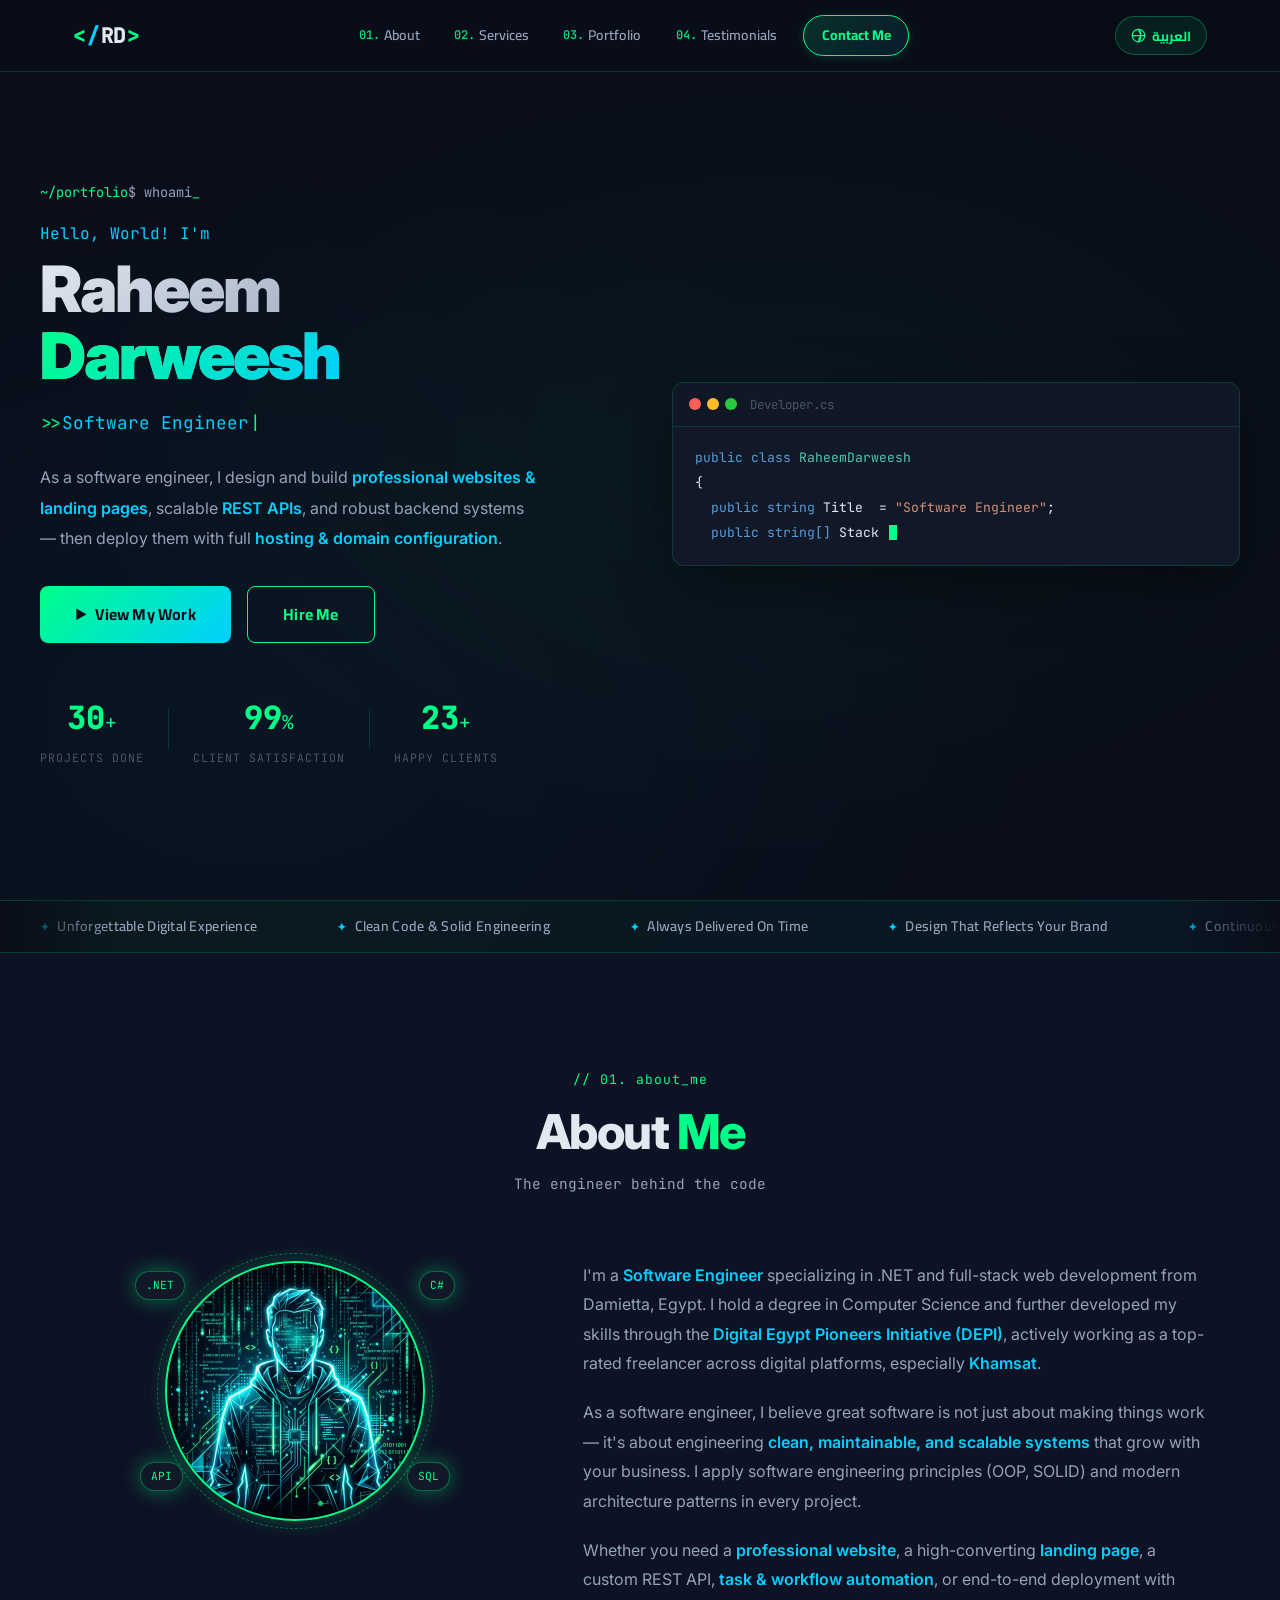
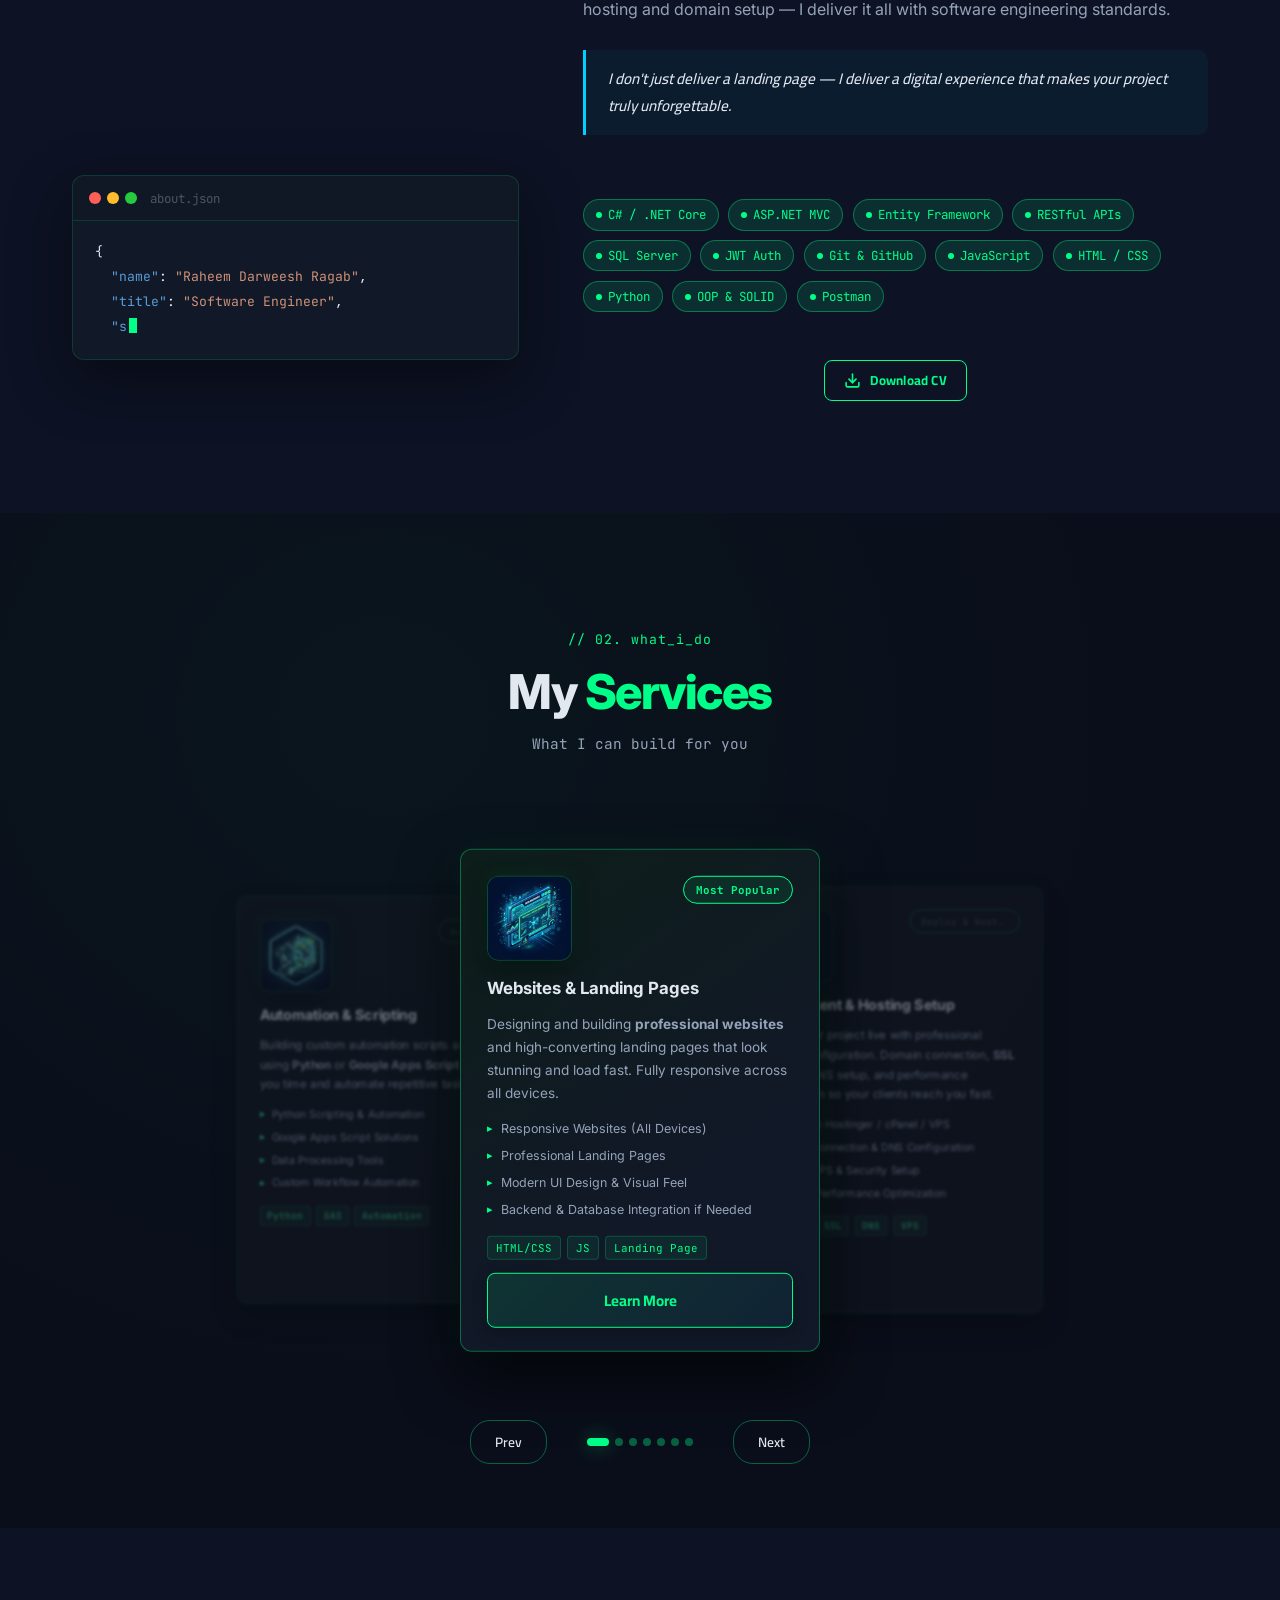
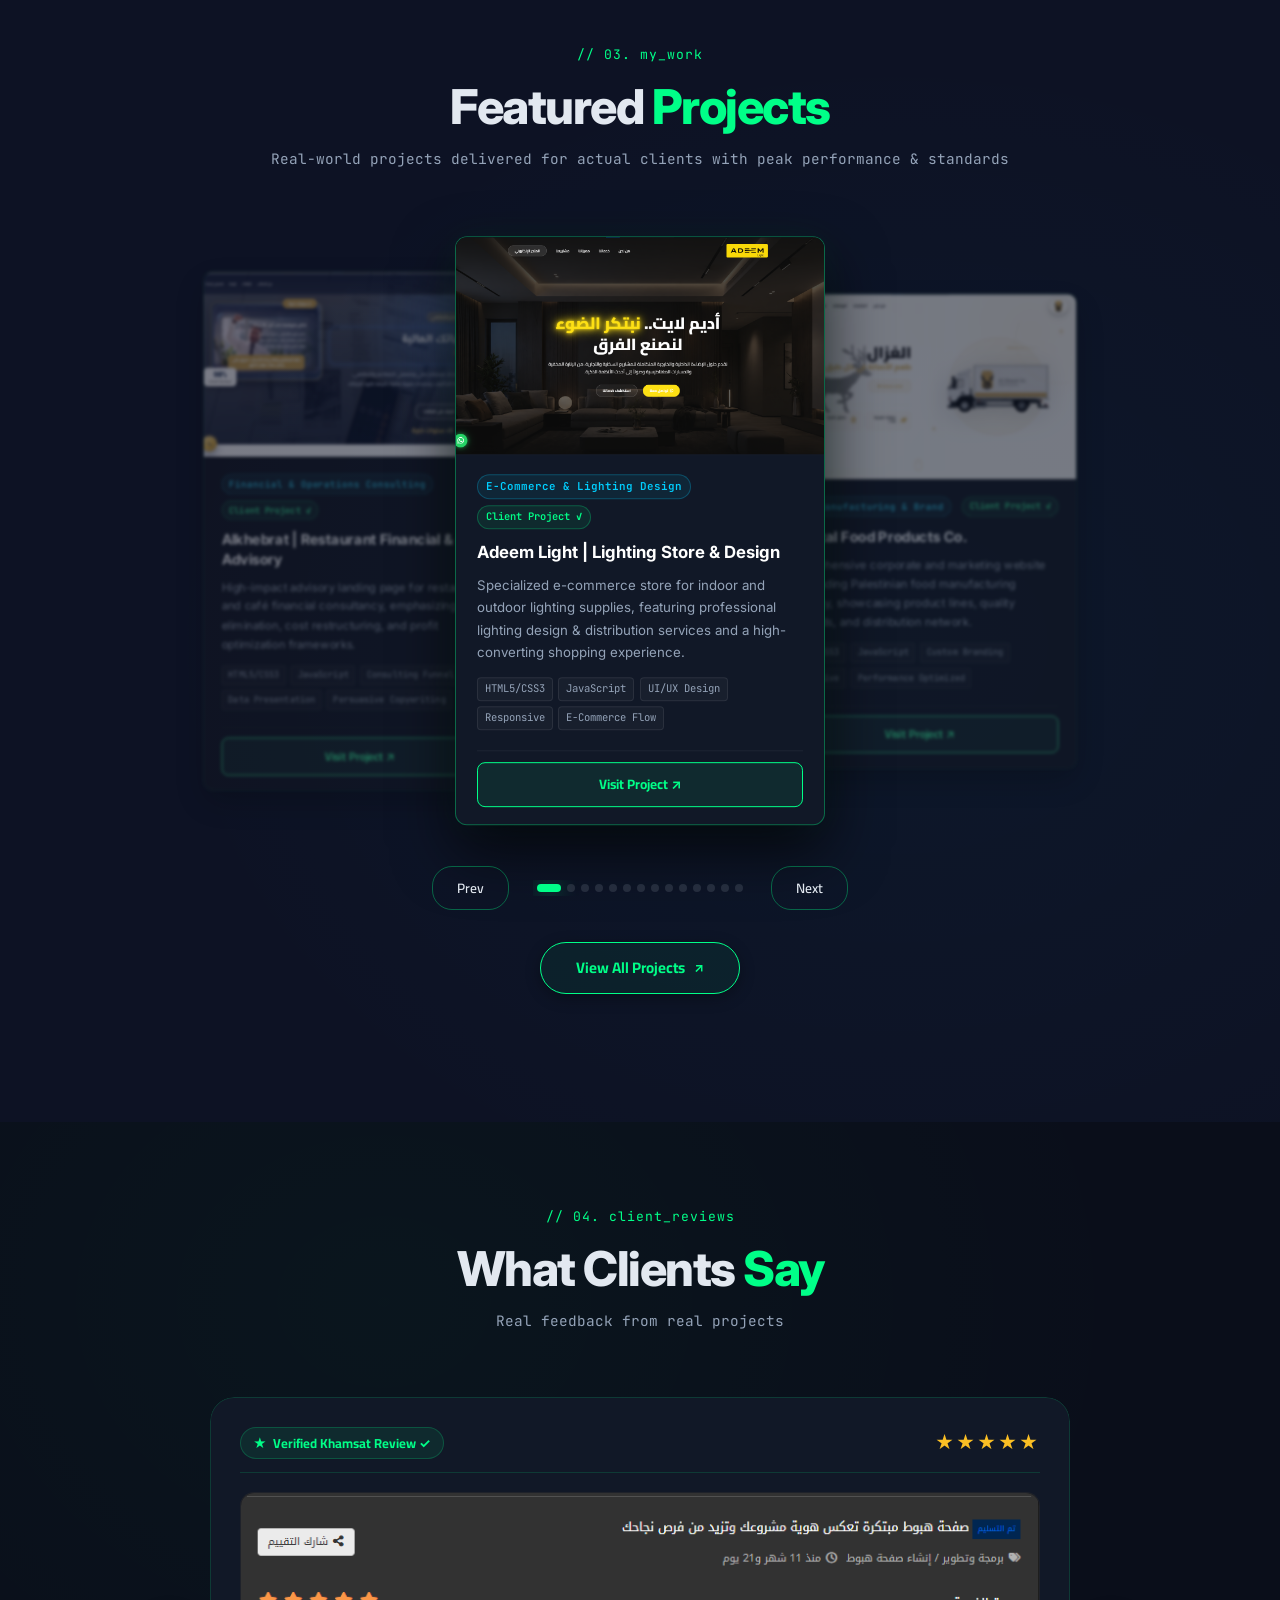
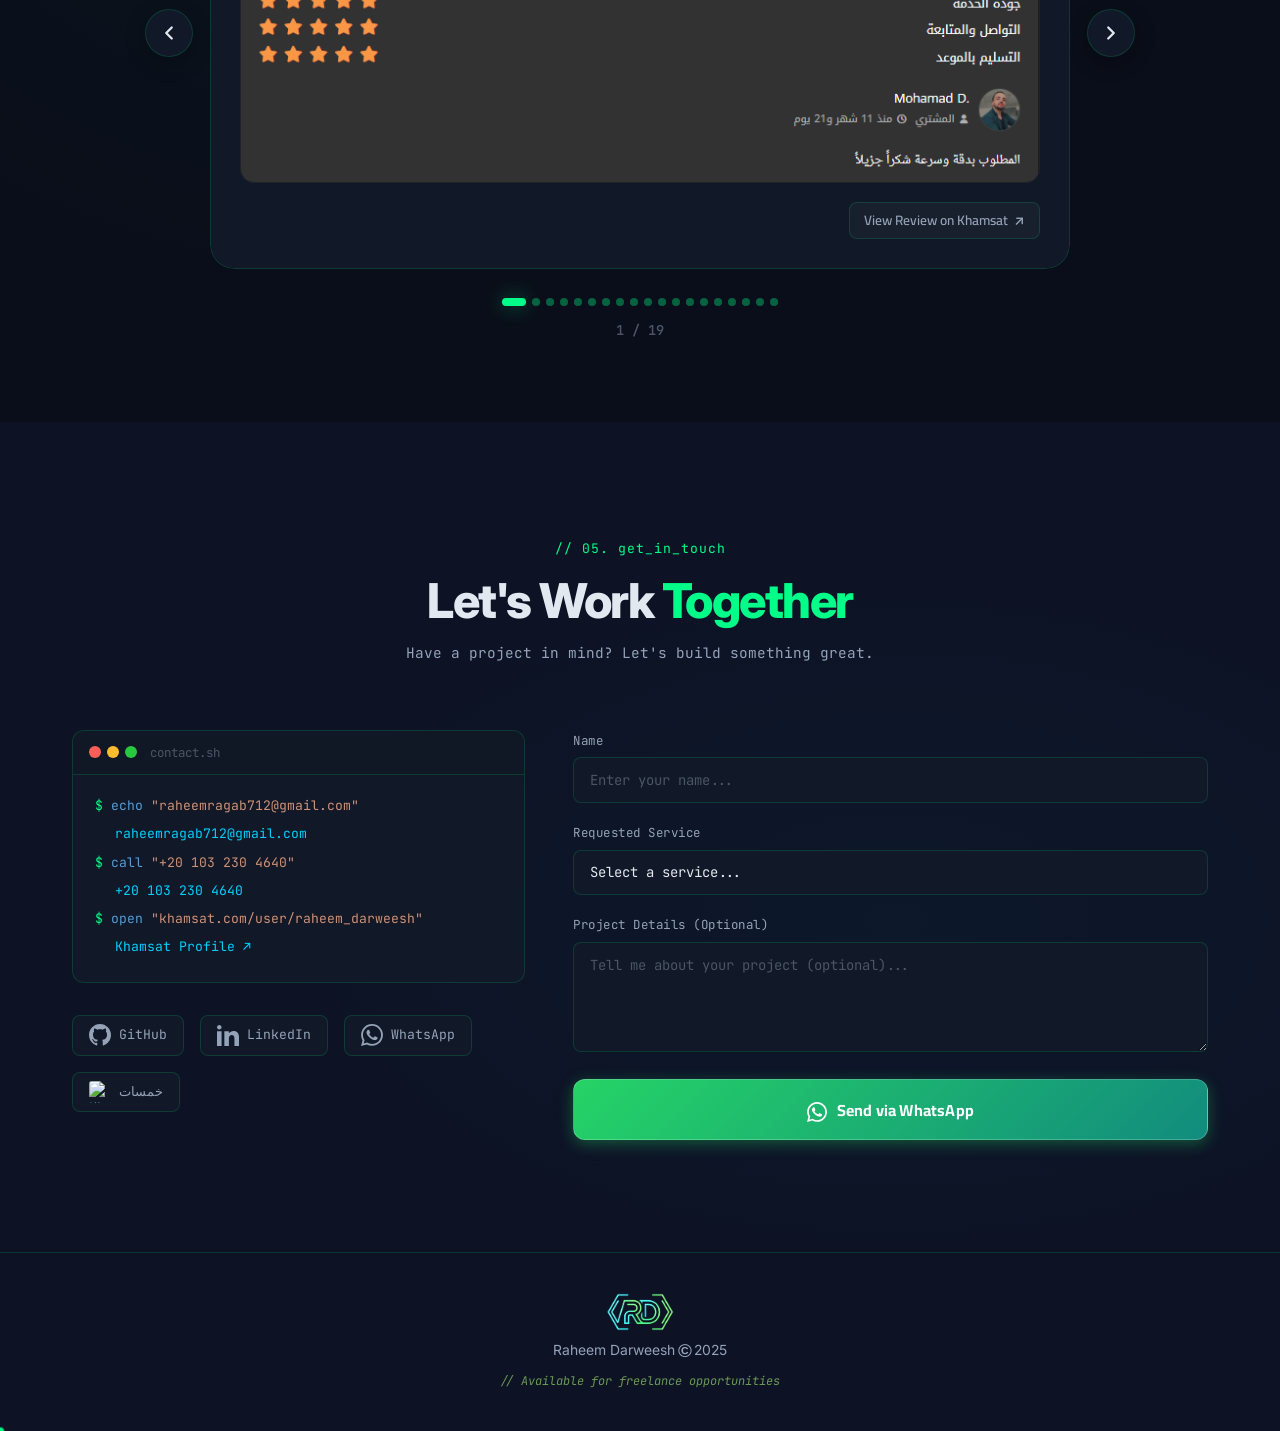
==== index.html @ 0e4fdbc1 "Initial commit" ====
<!DOCTYPE html>
<html lang="en" dir="ltr">

<head>
  <meta charset="UTF-8" />
  <meta name="viewport" content="width=device-width, initial-scale=1.0" />
  <title>Raheem Darweesh | Software Engineer</title>
  <link rel="icon" type="image/jpeg" href="favicon.png" />
  <meta name="description"
    content="Raheem Darweesh — Software Engineer & Full-Stack .NET Developer building modern web applications and RESTful APIs. Available for freelance projects." />
  <meta property="og:title" content="Raheem Darweesh | Software Engineer" />
  <meta property="og:description" content="Raheem Darweesh — Software Engineer & Full-Stack .NET Developer." />
  <link rel="preconnect" href="https://fonts.googleapis.com" />
  <link rel="preconnect" href="https://fonts.gstatic.com" crossorigin />
  <link
    href="https://fonts.googleapis.com/css2?family=Fira+Code:wght@300;400;500;600&family=Inter:wght@300;400;500;600;700;800;900&family=JetBrains+Mono:wght@300;400;700&family=Cairo:wght@300;400;500;600;700;800;900&display=swap"
    rel="stylesheet" />
  <link rel="stylesheet" href="style.css" />
</head>

<body>

  <div class="page-loader" id="page-loader" role="status" aria-live="polite">
    <div class="page-loader-orbit" aria-hidden="true"></div>
    <div class="page-loader-mark"><img src="favicon.png" alt="Raheem Darweesh logo" /></div>
    <span class="page-loader-status" data-i18n="loader_status">Initializing...</span>
  </div>

  <canvas id="matrix-canvas"></canvas>

  <!-- ============================  NAVBAR  ============================ -->
  <nav class="navbar" id="navbar">
    <div class="nav-container">
      <a href="#hero" class="nav-logo" dir="ltr">
        <span class="logo-bracket">&lt;</span>
        <span class="logo-slash"> /</span>
        <span class="logo-name">RD</span>
        <span class="logo-bracket">&gt;</span>
      </a>
      <ul class="nav-links" id="nav-links">
        <li><a href="#about" class="nav-link"><span class="nav-num">01.</span> <span
              data-i18n="nav_about">عني</span></a></li>
        <li><a href="#services" class="nav-link"><span class="nav-num">02.</span> <span
              data-i18n="nav_services">خدماتي</span></a></li>
        <li><a href="#portfolio" class="nav-link"><span class="nav-num">03.</span> <span
              data-i18n="nav_portfolio">أعمالي</span></a></li>
        <li><a href="#testimonials" class="nav-link"><span class="nav-num">04.</span> <span
              data-i18n="nav_testimonials">آراء العملاء</span></a></li>
        <li><a href="#contact" class="nav-link nav-link-cta" data-i18n="nav_contact">تواصل معي</a></li>
      </ul>

      <!-- Controls: Language + Hamburger -->
      <div class="nav-controls">
        <!-- Language Toggle -->
        <button class="lang-toggle" id="lang-toggle" aria-label="Toggle language" title="تغيير اللغة / Switch Language">
          <svg class="lang-icon" width="16" height="16" viewBox="0 0 24 24" fill="none" stroke="currentColor"
            stroke-width="2" stroke-linecap="round" stroke-linejoin="round">
            <circle cx="12" cy="12" r="10"></circle>
            <line x1="2" y1="12" x2="22" y2="12"></line>
            <path d="M12 2a15.3 15.3 0 0 1 4 10 15.3 15.3 0 0 1-4 10 15.3 15.3 0 0 1 4-10z"></path>
          </svg>
          <span id="lang-label">العربية</span>
        </button>
        <!-- Hamburger -->
        <button class="hamburger" id="hamburger" aria-label="Toggle menu">
          <span></span><span></span><span></span>
        </button>
      </div>
    </div>
  </nav>

  <!-- ============================  HERO  ============================ -->
  <section class="hero" id="hero">
    <div class="hero-container">
      <div class="hero-text">
        <div class="hero-terminal-line" dir="ltr">
          <span class="terminal-prompt">~/portfolio</span>
          <span class="terminal-cmd"> $ whoami</span>
          <span class="terminal-cursor">_</span>
        </div>
        <div class="hero-title-block">
          <p class="hero-greeting" data-i18n="hero_greeting">مرحباً، أنا</p>
          <h1 class="hero-name">رحيم<br /><span class="accent-text">درويش</span></h1>
        </div>
        <div class="hero-typed-wrapper" dir="ltr">
          <span class="typed-prefix" id="typed-prefix">&gt;&gt; </span>
          <span class="typed-text" id="typed-text"></span>
          <span class="typed-cursor">|</span>
        </div>
        <p class="hero-desc" data-i18n="hero_desc">
          أصمم وأبني <span class="highlight">أنظمة .NET الخلفية</span> وـ<span class="highlight">RESTful APIs</span>
          وتطبيقات ويب متكاملة تحوّل أفكارك إلى منتجات حقيقية تعمل بكفاءة.
        </p>
        <div class="hero-cta-group">
          <a href="#portfolio" class="btn btn-primary" id="hero-portfolio-btn">
            <span class="btn-icon">&#9654;</span> <span data-i18n="hero_btn_work">شوف أعمالي</span>
          </a>
          <a href="#contact" class="btn btn-outline" id="hero-contact-btn">
            <span data-i18n="hero_btn_hire">وظفني</span>
          </a>
        </div>
        <div class="hero-stats">
          <div class="stat-item">
            <span class="stat-num" data-target="30">0</span><span class="stat-plus">+</span>
            <span class="stat-label" data-i18n="stat_projects">مشروع منجز</span>
          </div>
          <div class="stat-divider"></div>
          <div class="stat-item">
            <span class="stat-num" data-target="99">0</span><span class="stat-plus">%</span>
            <span class="stat-label" data-i18n="stat_satisfaction">رضا العملاء</span>
          </div>
          <div class="stat-divider"></div>
          <div class="stat-item">
            <span class="stat-num" data-target="23">0</span><span class="stat-plus">+</span>
            <span class="stat-label" data-i18n="stat_clients">عميل سعيد</span>
          </div>
        </div>
      </div>
      <div class="hero-visual">

        <div class="hero-code-snippet" dir="ltr">
          <div class="snippet-header">
            <div class="snippet-dots">
              <span class="dot red"></span>
              <span class="dot yellow"></span>
              <span class="dot green"></span>
            </div>
            <span class="snippet-title">Developer.cs</span>
          </div>
          <pre class="snippet-body"><code id="hero-code-text"><span class="code-line"><span class="c-keyword">public class</span> <span class="c-class">RaheemDarweesh</span></span><span class="code-line">{</span><span class="code-line">  <span class="c-keyword">public string</span> Title  = <span class="c-string">"Software Engineer"</span>;</span><span class="code-line">  <span class="c-keyword">public string[]</span> Stack = {</span><span class="code-line">    <span class="c-string">"C#"</span>, <span class="c-string">".NET Core"</span>, <span class="c-string">"SQL Server"</span>,</span><span class="code-line">    <span class="c-string">"REST APIs"</span>, <span class="c-string">"HTML5/CSS3"</span>, <span class="c-string">"JavaScript"</span>,</span><span class="code-line">    <span class="c-string">"Full-Stack"</span></span><span class="code-line">  };</span><span class="code-line">  <span class="c-keyword">public bool</span> Available = <span class="c-bool">true</span>;</span><span class="code-line">  <span class="c-comment">// Ready to engineer your dream!</span></span><span class="code-line">}</span></code></pre>
        </div>
      </div>
    </div>

  </section>

  <!-- ============================  USP MARQUEE STRIP  ============================ -->
  <div class="usp-marquee-strip" aria-hidden="true">
    <div class="usp-marquee-track">
      <span class="usp-item"><span class="usp-dot">✦</span> <span data-i18n="usp1">تجربة رقمية لا تُنسى</span></span>
      <span class="usp-item"><span class="usp-dot">✦</span> <span data-i18n="usp2">كود نظيف وهندسة متقنة</span></span>
      <span class="usp-item"><span class="usp-dot">✦</span> <span data-i18n="usp3">تسليم في الموعد دائماً</span></span>
      <span class="usp-item"><span class="usp-dot">✦</span> <span data-i18n="usp4">تصميم يعكس هوية مشروعك</span></span>
      <span class="usp-item"><span class="usp-dot">✦</span> <span data-i18n="usp5">دعم وتواصل مستمر</span></span>
      <span class="usp-item"><span class="usp-dot">✦</span> <span data-i18n="usp6">Full Stack من الفكرة
          للإطلاق</span></span>
      <!-- Duplicate for seamless loop -->
      <span class="usp-item"><span class="usp-dot">✦</span> <span data-i18n="usp1">تجربة رقمية لا تُنسى</span></span>
      <span class="usp-item"><span class="usp-dot">✦</span> <span data-i18n="usp2">كود نظيف وهندسة متقنة</span></span>
      <span class="usp-item"><span class="usp-dot">✦</span> <span data-i18n="usp3">تسليم في الموعد دائماً</span></span>
      <span class="usp-item"><span class="usp-dot">✦</span> <span data-i18n="usp4">تصميم يعكس هوية مشروعك</span></span>
      <span class="usp-item"><span class="usp-dot">✦</span> <span data-i18n="usp5">دعم وتواصل مستمر</span></span>
      <span class="usp-item"><span class="usp-dot">✦</span> <span data-i18n="usp6">Full Stack من الفكرة
          للإطلاق</span></span>
    </div>
  </div>

  <!-- ============================  ABOUT  ============================ -->
  <section class="section about-section" id="about">
    <div class="container">
      <div class="section-header">
        <span class="section-tag">// 01. about_me</span>
        <h2 class="section-title"><span data-i18n="about_title">عني</span> <span class="accent-text"
            data-i18n="about_title2">أنا</span></h2>
        <p class="section-subtitle" data-i18n="about_subtitle">الشخص اللي وراء الكود</p>
      </div>
      <div class="about-grid">
        <div class="about-avatar-container">
          <div class="hero-avatar-wrapper">
            <div class="avatar-glow"></div>
            <div class="avatar-images-container">
              <img src="images/avatar.jpg" alt="رحيم درويش - مطور .NET" class="hero-avatar hacker-avatar" />
              <img src="images/profilePhoto2.png" alt="رحيم درويش" class="hero-avatar real-avatar real-avatar-one" />
              <img src="images/profilePhoto.jpg" alt="رحيم درويش" class="hero-avatar real-avatar real-avatar-two" />
            </div>
            <div class="avatar-border-ring"></div>
            <div class="avatar-code-badge top-left">.NET</div>
            <div class="avatar-code-badge top-right">C#</div>
            <div class="avatar-code-badge bottom-left">API</div>
            <div class="avatar-code-badge bottom-right">SQL</div>
          </div>
        </div>
        <div class="terminal-card about-terminal-card" dir="ltr">
          <div class="terminal-card-header">
            <div class="snippet-dots"><span class="dot red"></span><span class="dot yellow"></span><span
                class="dot green"></span></div>
            <span>about.json</span>
          </div>
          <div class="terminal-card-body">
            <pre><code id="about-code-text"><span class="code-line">{</span><span class="code-line">  <span class="c-key">"name"</span>: <span class="c-string">"Raheem Darweesh Ragab"</span>,</span><span class="code-line">  <span class="c-key">"title"</span>: <span class="c-string">"Software Engineer"</span>,</span><span class="code-line">  <span class="c-key">"specialty"</span>: <span class="c-string">".NET &amp; Full-Stack Web Dev"</span>,</span><span class="code-line">  <span class="c-key">"location"</span>: <span class="c-string">"Damietta, Egypt"</span>,</span><span class="code-line">  <span class="c-key">"education"</span>: <span class="c-string">"CS Graduate"</span>,</span><span class="code-line">  <span class="c-key">"training"</span>: <span class="c-string">"DEPI Initiative"</span>,</span><span class="code-line">  <span class="c-key">"freelance"</span>: <span class="c-string">"khamsat.com"</span>,</span><span class="code-line">  <span class="c-key">"passion"</span>: <span class="c-string">"Software Engineering &amp; Architecture"</span>,</span><span class="code-line">  <span class="c-key">"available"</span>: <span class="c-bool">true</span></span><span class="code-line">}</span></code></pre>
          </div>
        </div>
        <div class="about-bio-text">
          <p class="about-bio" data-i18n="about_p1">
            أنا مطور <span class="highlight">.NET Back-End</span> وفول ستاك من دمياط، مصر. تخرجت في علوم الكمبيوتر
            وطوّرت مهاراتي من خلال <span class="highlight">مبادرة بناة مصر الرقمية (DEPI)</span>.
          </p>
          <p class="about-bio" data-i18n="about_p2">
            أؤمن إن البرمجة الممتازة مش بس إنك تخلي الكود يشتغل — ده إنك تكتب <span class="highlight">كود نظيف وقابل
              للصيانة والتطوير</span> يكبر مع أعمالك. بطبّق مبادئ OOP وأنماط المعمارية الحديثة في كل مشروع.
          </p>
          <p class="about-bio" data-i18n="about_p3">
            سواء كنت محتاج <span class="highlight">موقع ويب</span> أو <span class="highlight">صفحة هبوط</span> أو API أو
            تطبيق Backend مخصص أو <span class="highlight">أتمتة المهام والعمليات</span>، وكمان بقدر أنشره على الإنترنت
            وأضبط إعدادات <span class="highlight">الاستضافة والدومين</span> — أنا هنا أحوّل رؤيتك لواقع بأعلى معايير
            هندسة البرمجيات.
          </p>

          <blockquote class="about-quote" data-i18n="about_quote">
            أنا لا أقدم فقط صفحة مقصودة، بل أقدم أيضًا تجربة رقمية تجعل المشروع الخاص بك لا يُنسى.
          </blockquote>
        </div>
        <div class="about-skills-wrapper">
          <div class="about-skills-grid">
            <div class="skill-pill"><span class="skill-dot"></span>C# / .NET Core</div>
            <div class="skill-pill"><span class="skill-dot"></span>ASP.NET MVC</div>
            <div class="skill-pill"><span class="skill-dot"></span>Entity Framework</div>
            <div class="skill-pill"><span class="skill-dot"></span>RESTful APIs</div>
            <div class="skill-pill"><span class="skill-dot"></span>SQL Server</div>
            <div class="skill-pill"><span class="skill-dot"></span>JWT Auth</div>
            <div class="skill-pill"><span class="skill-dot"></span>Git &amp; GitHub</div>
            <div class="skill-pill"><span class="skill-dot"></span>JavaScript</div>
            <div class="skill-pill"><span class="skill-dot"></span>HTML / CSS</div>
            <div class="skill-pill"><span class="skill-dot"></span>Python</div>
            <div class="skill-pill"><span class="skill-dot"></span>OOP &amp; SOLID</div>
            <div class="skill-pill"><span class="skill-dot"></span>Postman</div>
          </div>
          <a href="Raheem Darweesh .Net Developer.pdf" download class="btn btn-outline btn-sm" id="download-cv-btn">
            <svg class="btn-icon download-icon" width="16" height="16" viewBox="0 0 24 24" fill="none"
              stroke="currentColor" stroke-width="2.2" stroke-linecap="round" stroke-linejoin="round">
              <path d="M21 15v4a2 2 0 0 1-2 2H5a2 2 0 0 1-2-2v-4"></path>
              <polyline points="7 10 12 15 17 10"></polyline>
              <line x1="12" y1="15" x2="12" y2="3"></line>
            </svg>
            <span data-i18n="about_cv">تحميل السيرة الذاتية</span>
          </a>
        </div>
      </div>
    </div>
  </section>


  <!-- ============================  SERVICES  ============================ -->
  <section class="section services-section" id="services">
    <div class="container">
      <div class="section-header reveal">
        <span class="section-tag">// 02. what_i_do</span>
        <h2 class="section-title"><span data-i18n="services_title">خدماتي</span> <span class="accent-text"
            data-i18n="services_title2">المتاحة</span></h2>
        <p class="section-subtitle" data-i18n="services_subtitle">إيه اللي أقدر أبنيه لك</p>
      </div>

      <!-- Carousel Stage -->
      <div class="services-stage reveal">
        <div class="services-carousel" id="servicesCarousel">

          <!-- Slide 1 — Featured -->
          <article class="service-slide service-slide--featured" id="service-fullstack">
            <div class="service-slide-inner">
              <div class="service-slide-top">
                <div class="service-slide-icon"><img src="assets/images/service_web.jpg" alt="Websites" /></div>
                <span class="service-slide-badge service-slide-badge--hot" data-i18n="most_popular">الأكثر طلباً</span>
              </div>
              <h3 class="service-slide-title" data-i18n="s3_title">مواقع ويب وصفحات هبوط</h3>
              <p class="service-slide-desc" data-i18n="s3_desc">تصميم وبناء <strong>مواقع ويب احترافية</strong> وصفحات
                هبوط جذابة وسريعة تحوّل الزوار لعملاء. متجاوبة مع كل الشاشات.</p>
              <ul class="service-slide-features">
                <li data-i18n="s3_f1">مواقع ويب متجاوبة (Responsive)</li>
                <li data-i18n="s3_f2">صفحات هبوط محترفة وجذابة</li>
                <li data-i18n="s3_f3">تصميم UI عصري بإحساس بصري عالي</li>
                <li data-i18n="s3_f4">دمج Backend وقاعدة بيانات لو احتيجت</li>
              </ul>
              <div class="service-slide-tags"><span>HTML/CSS</span><span>JS</span><span>Landing Page</span></div>
              <button class="service-slide-btn" data-i18n="learn_more">اعرف المزيد</button>
            </div>
          </article>

          <!-- Slide 2 -->
          <article class="service-slide" id="service-analysis">
            <div class="service-slide-inner">
              <div class="service-slide-top">
                <div class="service-slide-icon"><img src="assets/images/service_deploy.jpg" alt="Deploy" /></div>
                <span class="service-slide-badge" data-i18n="s6_badge">استضافة ونشر</span>
              </div>
              <h3 class="service-slide-title" data-i18n="s6_title">النشر وإعدادات الاستضافة</h3>
              <p class="service-slide-desc" data-i18n="s6_desc">نشر مشروعك على الإنترنت وإعداد بيئة الاستضافة بشكل
                احترافي. ربط الدومين، ضبط <strong>SSL</strong> والأمان، وتحسين الأداء.</p>
              <ul class="service-slide-features">
                <li data-i18n="s6_f1">Deploy على Hostinger / cPanel / VPS</li>
                <li data-i18n="s6_f2">ربط الدومين وإعدادات DNS</li>
                <li data-i18n="s6_f3">ضبط SSL وHTTPS والأمان</li>
                <li data-i18n="s6_f4">تحسين سرعة الموقع (Performance)</li>
              </ul>
              <div class="service-slide-tags"><span>cPanel</span><span>SSL</span><span>DNS</span><span>VPS</span></div>
              <button class="service-slide-btn" data-i18n="learn_more">اعرف المزيد</button>
            </div>
          </article>

          <!-- Slide 3 -->
          <article class="service-slide" id="service-salla">
            <div class="service-slide-inner">
              <div class="service-slide-top">
                <div class="service-slide-icon"><img src="assets/images/service_ecommerce.jpg" alt="E-Commerce" /></div>
                <span class="service-slide-badge" data-i18n="s7_badge">متاجر إلكترونية</span>
              </div>
              <h3 class="service-slide-title" data-i18n="s7_title">تخصيص المتاجر الإلكترونية</h3>
              <p class="service-slide-desc" data-i18n="s7_desc">تطوير وتحسين مظهر متجرك على منصات <strong>سلة، زد،
                  Shopify، WooCommerce، و ExpandCart</strong>. تصميم واجهات احترافية وتعديلات برمجية مخصصة لزيادة
                المبيعات وتحسين تجربة العميل.</p>
              <ul class="service-slide-features">
                <li data-i18n="s7_f1">تعديلات برمجية مخصصة (HTML, CSS)</li>
                <li data-i18n="s7_f2">تصميم واجهات جذابة وعصرية</li>
                <li data-i18n="s7_f3">تحسين سرعة المتجر وتجربة الشراء</li>
                <li data-i18n="s7_f4">ربط ودمج الإضافات الخارجية</li>
              </ul>
              <div class="service-slide-tags">
                <span>Salla</span><span>Shopify</span><span>Zid</span><span>WooCommerce</span>
              </div>
              <button class="service-slide-btn" data-i18n="learn_more">اعرف المزيد</button>
            </div>
          </article>

          <!-- Slide 4 -->
          <article class="service-slide" id="service-backend">
            <div class="service-slide-inner">
              <div class="service-slide-top">
                <div class="service-slide-icon"><img src="assets/images/service_backend.jpg" alt="Back-End" /></div>
                <span class="service-slide-badge" data-i18n="s1_badge">Back-End</span>
              </div>
              <h3 class="service-slide-title" data-i18n="s1_title">تطوير الـ Back-End</h3>
              <p class="service-slide-desc" data-i18n="s1_desc">بناء تطبيقات Server-Side قوية ومنطق أعمال احترافي
                باستخدام <strong>ASP.NET Core</strong>. من معمارية قواعد البيانات لـ APIs نظيفة.</p>
              <ul class="service-slide-features">
                <li data-i18n="s1_f1">تطبيقات ASP.NET Core</li>
                <li data-i18n="s1_f2">معمارية MVC</li>
                <li data-i18n="s1_f3">طبقات منطق الأعمال والبيانات</li>
                <li data-i18n="s1_f4">تصميم وتحسين قواعد البيانات</li>
              </ul>
              <div class="service-slide-tags"><span>C#</span><span>.NET</span><span>SQL</span></div>
              <button class="service-slide-btn" data-i18n="learn_more">اعرف المزيد</button>
            </div>
          </article>

          <!-- Slide 4 -->
          <article class="service-slide" id="service-api">
            <div class="service-slide-inner">
              <div class="service-slide-top">
                <div class="service-slide-icon"><img src="assets/images/service_api.jpg" alt="APIs" /></div>
                <span class="service-slide-badge" data-i18n="s2_badge">APIs</span>
              </div>
              <h3 class="service-slide-title" data-i18n="s2_title">تطوير RESTful APIs</h3>
              <p class="service-slide-desc" data-i18n="s2_desc">تصميم وبناء <strong>REST APIs</strong> آمنة وقابلة
                للتطوير وموثّقة بشكل محترف لتشغيل تطبيقات الويب والموبايل. مع JWT Authentication.</p>
              <ul class="service-slide-features">
                <li data-i18n="s2_f1">تصميم وتنفيذ REST API</li>
                <li data-i18n="s2_f2">أنظمة JWT والمصادقة</li>
                <li data-i18n="s2_f3">اختبار API بـ Postman</li>
                <li data-i18n="s2_f4">تكامل مع APIs خارجية</li>
              </ul>
              <div class="service-slide-tags"><span>REST</span><span>JWT</span><span>Postman</span></div>
              <button class="service-slide-btn" data-i18n="learn_more">اعرف المزيد</button>
            </div>
          </article>

          <!-- Slide 5 -->
          <article class="service-slide" id="service-db">
            <div class="service-slide-inner">
              <div class="service-slide-top">
                <div class="service-slide-icon"><img src="assets/images/service_db.jpg" alt="Database" /></div>
                <span class="service-slide-badge" data-i18n="s4_badge">قواعد بيانات</span>
              </div>
              <h3 class="service-slide-title" data-i18n="s4_title">تصميم وإدارة قواعد البيانات</h3>
              <p class="service-slide-desc" data-i18n="s4_desc">تصميم schemas قواعد بيانات فعّالة وكتابة queries محسّنة
                بـ <strong>SQL Server</strong> وـEntity Framework. تخزين سريع وموثوق.</p>
              <ul class="service-slide-features">
                <li data-i18n="s4_f1">ERD وتصميم قاعدة البيانات</li>
                <li data-i18n="s4_f2">إدارة SQL Server</li>
                <li data-i18n="s4_f3">Entity Framework Core (LINQ)</li>
                <li data-i18n="s4_f4">تحسين الاستعلامات</li>
              </ul>
              <div class="service-slide-tags"><span>SQL</span><span>LINQ</span><span>EF Core</span></div>
              <button class="service-slide-btn" data-i18n="learn_more">اعرف المزيد</button>
            </div>
          </article>

          <!-- Slide 6 -->
          <article class="service-slide" id="service-script">
            <div class="service-slide-inner">
              <div class="service-slide-top">
                <div class="service-slide-icon"><img src="assets/images/service_automation.jpg" alt="Automation" />
                </div>
                <span class="service-slide-badge" data-i18n="s5_badge">أتمتة (Automation)</span>
              </div>
              <h3 class="service-slide-title" data-i18n="s5_title">الأتمتة والسكريبتات</h3>
              <p class="service-slide-desc" data-i18n="s5_desc">بناء سكريبتات وأدوات أتمتة مخصصة باستخدام
                <strong>Python</strong> أو <strong>Google Apps Script</strong> لتوفير وقتك وأتمتة المهام المتكررة.
              </p>
              <ul class="service-slide-features">
                <li data-i18n="s5_f1">سكريبتات Python والأتمتة</li>
                <li data-i18n="s5_f2">حلول Google Apps Script</li>
                <li data-i18n="s5_f3">أدوات معالجة البيانات</li>
                <li data-i18n="s5_f4">أتمتة سير العمل المخصصة</li>
              </ul>
              <div class="service-slide-tags"><span>Python</span><span>GAS</span><span>Automation</span></div>
              <button class="service-slide-btn" data-i18n="learn_more">اعرف المزيد</button>
            </div>
          </article>

        </div><!-- /.services-carousel -->

        <!-- Navigation Controls -->
        <div class="services-controls">
          <button class="services-nav-btn" id="servicesPrev" aria-label="Previous">
            <span data-i18n="slider_prev">السابق</span>
          </button>
          <div class="services-dots" id="servicesDots"></div>
          <button class="services-nav-btn" id="servicesNext" aria-label="Next">
            <span data-i18n="slider_next">التالي</span>
          </button>
        </div>

      </div><!-- /.services-stage -->
    </div>
  </section>






  <!-- ============================  PORTFOLIO  ============================ -->
  <section class="section portfolio-section" id="portfolio">
    <div class="container">
      <div class="section-header">
        <span class="section-tag">// 03. my_work</span>
        <h2 class="section-title"><span data-i18n="portfolio_title">أعمال</span> <span class="accent-text"
            data-i18n="portfolio_title2">مميزة</span></h2>
        <p class="section-subtitle" data-i18n="portfolio_subtitle">مشاريع حقيقية تم تسليمها لعملاء حقيقيين بأعلى معايير
          الجودة والأداء</p>
      </div>


      <!-- Portfolio 3D Coverflow Carousel Stage -->
      <div class="portfolio-stage">
        <div class="portfolio-carousel" id="portfolioCarousel">

          <!-- 1. Adeem Light -->
          <article class="portfolio-slide active" data-category="landing ecommerce" id="project-adeem">
            <div class="portfolio-slide-inner">
              <div class="project-img-wrapper">
                <img src="Projects/adeem-light.png" alt="Adeem Light" loading="lazy" />
                <div class="project-overlay">
                  <a href="https://ra-7-eem.github.io/adeem-light/" target="_blank" rel="noopener"
                    class="project-preview-btn" data-i18n="view_live">معاينة حية ↗</a>
                </div>
              </div>
              <div class="project-content">
                <div class="project-header">
                  <span class="project-category-badge" data-i18n="p_adeem_badge">متجر إلكتروني وتوزيع إضاءة</span>
                  <span class="project-verified-badge" data-i18n="client_project">مشروع معتمد ✓</span>
                </div>
                <h3 class="project-title" data-i18n="p_adeem_title">متجر أديم لايت | Adeem Light</h3>
                <p class="project-desc" data-i18n="p_adeem_desc">متجر إلكتروني متخصص في بيع مواد الإضاءة الداخلية
                  والخارجية، مع تقديم خدمة هندسية احترافية لتصميم وتوزيع الإضاءة وفق أعلى المعايير الفنية وتجربة شراء
                  سلسة وسريعة.</p>
                <div class="project-tech-list">
                  <span>HTML5/CSS3</span><span>JavaScript</span><span>UI/UX
                    Design</span><span>Responsive</span><span>E-Commerce Flow</span>
                </div>
                <div class="project-actions">
                  <a href="https://ra-7-eem.github.io/adeem-light/" target="_blank" rel="noopener"
                    class="project-cta-btn" data-i18n="visit_project">زيارة الموقع ↗</a>
                </div>
              </div>
            </div>
          </article>

          <!-- 2. Al Ghzal -->
          <article class="portfolio-slide next" data-category="landing corporate" id="project-alghzal">
            <div class="portfolio-slide-inner">
              <div class="project-img-wrapper">
                <img src="Projects/Alghzal.png" alt="Al Ghzal Food Products" loading="lazy" />
                <div class="project-overlay">
                  <a href="https://ra-7-eem.github.io/ALghzal/" target="_blank" rel="noopener"
                    class="project-preview-btn" data-i18n="view_live">معاينة حية ↗</a>
                </div>
              </div>
              <div class="project-content">
                <div class="project-header">
                  <span class="project-category-badge" data-i18n="p_alghzal_badge">شركة ومصنع غذائي</span>
                  <span class="project-verified-badge" data-i18n="client_project">مشروع معتمد ✓</span>
                </div>
                <h3 class="project-title" data-i18n="p_alghzal_title">شركة الغزال للمنتجات الغذائية</h3>
                <p class="project-desc" data-i18n="p_alghzal_desc">موقع تعريفي وتسويقي متكامل لشركة فلسطينية رائدة في
                  تصنيع وتسويق المنتجات الغذائية عالية الجودة، يبرز خطوط الإنتاج والشهادات والقدرات التوزيعية بهوية
                  بصرية مميزة.</p>
                <div class="project-tech-list">
                  <span>HTML5/CSS3</span><span>JavaScript</span><span>Custom
                    Branding</span><span>Responsive</span><span>Performance Optimized</span>
                </div>
                <div class="project-actions">
                  <a href="https://ra-7-eem.github.io/ALghzal/" target="_blank" rel="noopener" class="project-cta-btn"
                    data-i18n="visit_project">زيارة الموقع ↗</a>
                </div>
              </div>
            </div>
          </article>

          <!-- 3. Fahs Mabani -->
          <article class="portfolio-slide" data-category="landing corporate" id="project-fahsmabani">
            <div class="portfolio-slide-inner">
              <div class="project-img-wrapper">
                <img src="Projects/fahs-mabani.png" alt="Fahs Mabani" loading="lazy" />
                <div class="project-overlay">
                  <a href="https://ra-7-eem.github.io/fahs-mabani/" target="_blank" rel="noopener"
                    class="project-preview-btn" data-i18n="view_live">معاينة حية ↗</a>
                </div>
              </div>
              <div class="project-content">
                <div class="project-header">
                  <span class="project-category-badge" data-i18n="p_fahsmabani_badge">فحص واستشارات هندسية</span>
                  <span class="project-verified-badge" data-i18n="client_project">مشروع معتمد ✓</span>
                </div>
                <h3 class="project-title" data-i18n="p_fahsmabani_title">منصة فحص وتقييم المباني</h3>
                <p class="project-desc" data-i18n="p_fahsmabani_desc">صفحة هبوط تسويقية متقدمة لمهندس فحص منشآت معتمد،
                  مزودة بأحدث نماذج الحجز وعرض التقنيات والأجهزة الحديثة لضمان سلامة المباني والاستثمار العقاري.</p>
                <div class="project-tech-list">
                  <span>HTML5/CSS3</span><span>JavaScript</span><span>Lead
                    Generation</span><span>UI/UX</span><span>Direct WhatsApp Flow</span>
                </div>
                <div class="project-actions">
                  <a href="https://ra-7-eem.github.io/fahs-mabani/" target="_blank" rel="noopener"
                    class="project-cta-btn" data-i18n="visit_project">زيارة الموقع ↗</a>
                </div>
              </div>
            </div>
          </article>

          <!-- 4. Power Fitness Gym & Dashboard -->
          <article class="portfolio-slide featured-project" data-category="webapps landing" id="project-powerfitness">
            <div class="portfolio-slide-inner">
              <div class="project-img-wrapper">
                <img src="Projects/power-fitness.png" alt="Power Fitness Gym" loading="lazy" />
                <div class="project-overlay">
                  <a href="https://ra-7-eem.github.io/power-fitness/" target="_blank" rel="noopener"
                    class="project-preview-btn" data-i18n="view_live">معاينة حية ↗</a>
                </div>
              </div>
              <div class="project-content">
                <div class="project-header">
                  <span class="project-category-badge" data-i18n="p_powerfitness_badge">تطبيق ويب + لوحة تحكم</span>
                  <span class="project-verified-badge" data-i18n="client_project">مشروع معتمد ✓</span>
                </div>
                <h3 class="project-title" data-i18n="p_powerfitness_title">باور فيتنس جيم + لوحة تحكم الأدمن</h3>
                <p class="project-desc" data-i18n="p_powerfitness_desc">منصة إلكترونية متكاملة لتسجيل عضويات الجيم
                  واختيار الباقات، مع لوحة تحكم أدمن تفاعلية وشاملة لإدارة المشتركين والمدربين والتقارير المالية بكفاءة
                  وسلاسة.</p>
                <div class="project-tech-list">
                  <span>JavaScript (ES6+)</span><span>Admin Dashboard</span><span>State Management</span><span>Data
                    Visualization</span><span>Responsive UI</span>
                </div>
                <div class="project-actions multi-actions">
                  <a href="https://ra-7-eem.github.io/power-fitness/" target="_blank" rel="noopener"
                    class="project-cta-btn" data-i18n="visit_gym">موقع الجيم ↗</a>
                  <a href="https://ra-7-eem.github.io/power-fitness/dashboard" target="_blank" rel="noopener"
                    class="project-cta-btn secondary-btn" data-i18n="visit_dashboard">لوحة التحكم ↗</a>
                </div>
              </div>
            </div>
          </article>

          <!-- 5. ARCADE - Full Stack E-Commerce & Admin ERP -->
          <article class="portfolio-slide featured-project" data-category="ecommerce webapps" id="project-arcade">
            <div class="portfolio-slide-inner">
              <div class="project-img-wrapper">
                <img src="Projects/ARCADE/2.png" alt="ARCADE — Electronics Store & Admin ERP" loading="lazy" />
                <div class="project-overlay">
                  <button type="button" class="project-preview-btn open-arcade-gallery" data-i18n="p_arcade_cta">معاينة
                    الموقع ↗</button>
                </div>
              </div>
              <div class="project-content">
                <div class="project-header">
                  <span class="project-category-badge" data-i18n="p_arcade_badge">متجر إلكتروني + لوحة إدارة (Full
                    Stack)</span>
                  <span class="project-verified-badge" data-i18n="fullstack_badge">مشروع متكامل (Full Stack)</span>
                </div>
                <h3 class="project-title" data-i18n="p_arcade_title">منصة ARCADE | متجر إلكترونيات ولوحة تحكم شاملة</h3>
                <p class="project-desc" data-i18n="p_arcade_desc">منصة تجارة إلكترونية متكاملة لبيع الإلكترونيات وأجهزة
                  الكمبيوتر مع لوحة تحكم ERP شاملة لإدارة المنتجات، المخزون، الطلبات، والعملاء، مبنية بهندسة برمجية
                  متطورة (Angular 17 + ASP.NET Core 9 + SQL Server).</p>
                <div class="project-tech-list">
                  <span>Angular 17</span><span>ASP.NET Core 9.0</span><span>MS SQL Server</span><span>JWT
                    Auth</span><span>RESTful API</span><span>Inventory ERP</span><span>Order Workflow</span>
                </div>
                <div class="project-actions">
                  <button type="button" class="project-cta-btn open-arcade-gallery" data-i18n="p_arcade_cta">معاينة
                    الموقع ↗</button>
                </div>
              </div>
            </div>
          </article>

          <!-- 6. MZ Creative -->
          <article class="portfolio-slide" data-category="landing corporate" id="project-mzcreative">
            <div class="portfolio-slide-inner">
              <div class="project-img-wrapper">
                <img src="Projects/mzcreative.png" alt="MZ Creative Agency" loading="lazy" />
                <div class="project-overlay">
                  <a href="https://ra-7-eem.github.io/mzcreative/" target="_blank" rel="noopener"
                    class="project-preview-btn" data-i18n="view_live">معاينة حية ↗</a>
                </div>
              </div>
              <div class="project-content">
                <div class="project-header">
                  <span class="project-category-badge" data-i18n="p_mzcreative_badge">وكالة تصميم داخلي 3D</span>
                  <span class="project-verified-badge" data-i18n="client_project">مشروع معتمد ✓</span>
                </div>
                <h3 class="project-title" data-i18n="p_mzcreative_title">وكالة MZ Creative للتصميم الداخلي و3D</h3>
                <p class="project-desc" data-i18n="p_mzcreative_desc">موقع إلكتروني عصري وفخم لوكالة هندسة داخلية متخصصة
                  في التصميم المعماري ثلاثي الأبعاد وتخطيط المساحات الحديثة، يتميز بمعرض أعمال سينمائي وتجربة تصفح
                  غامرة.</p>
                <div class="project-tech-list">
                  <span>HTML5/CSS3</span><span>JavaScript</span><span>Cinematic UI</span><span>Image
                    Galleries</span><span>Dark Luxury Aesthetic</span>
                </div>
                <div class="project-actions">
                  <a href="https://ra-7-eem.github.io/mzcreative/" target="_blank" rel="noopener"
                    class="project-cta-btn" data-i18n="visit_project">زيارة الموقع ↗</a>
                </div>
              </div>
            </div>
          </article>

          <!-- 6. 3ds Max Architectural Course -->
          <article class="portfolio-slide" data-category="landing" id="project-3dsmax">
            <div class="portfolio-slide-inner">
              <div class="project-img-wrapper">
                <img src="Projects/3dsmax.mzcreative.png" alt="3ds Max Course" loading="lazy" />
                <div class="project-overlay">
                  <a href="https://3dsmax.mzcreative.ma/" target="_blank" rel="noopener" class="project-preview-btn"
                    data-i18n="view_live">معاينة حية ↗</a>
                </div>
              </div>
              <div class="project-content">
                <div class="project-header">
                  <span class="project-category-badge" data-i18n="p_3dsmax_badge">صفحة هبوط دورة تدريبية</span>
                  <span class="project-verified-badge" data-i18n="client_project">مشروع معتمد ✓</span>
                </div>
                <h3 class="project-title" data-i18n="p_3dsmax_title">دورة التصميم المعماري 3ds Max & V-Ray</h3>
                <p class="project-desc" data-i18n="p_3dsmax_desc">صفحة هبوط تسويقية مخصصة للتسجيل في دورة حضورية لتعليم
                  التصميم المعماري ثلاثي الأبعاد والـ Rendering بـ 3ds Max و V-Ray، مصممة لرفع معدل التحويل وسرعة
                  التسجيل.</p>
                <div class="project-tech-list">
                  <span>HTML5/CSS3</span><span>JavaScript</span><span>Conversion Funnel</span><span>Countdown
                    Logic</span><span>Registration Form</span>
                </div>
                <div class="project-actions">
                  <a href="https://3dsmax.mzcreative.ma/" target="_blank" rel="noopener" class="project-cta-btn"
                    data-i18n="visit_project">زيارة الموقع ↗</a>
                </div>
              </div>
            </div>
          </article>

          <!-- 7. Tamayouz Award -->
          <article class="portfolio-slide" data-category="landing corporate" id="project-tamayouz">
            <div class="portfolio-slide-inner">
              <div class="project-img-wrapper">
                <img src="Projects/tamayouz-award.png" alt="Tamayouz Award" loading="lazy" />
                <div class="project-overlay">
                  <a href="https://ra-7-eem.github.io/tamayouz-award/" target="_blank" rel="noopener"
                    class="project-preview-btn" data-i18n="view_live">معاينة حية ↗</a>
                </div>
              </div>
              <div class="project-content">
                <div class="project-header">
                  <span class="project-category-badge" data-i18n="p_tamayouz_badge">منصة جوائز وتكريم</span>
                  <span class="project-verified-badge" data-i18n="client_project">مشروع معتمد ✓</span>
                </div>
                <h3 class="project-title" data-i18n="p_tamayouz_title">جائزة التميز في التدريب والموارد البشرية</h3>
                <p class="project-desc" data-i18n="p_tamayouz_desc">بوابة رقمية رسمية لجائزة التميز في التدريب وتطوير
                  الموارد البشرية، تتيح للمؤسسات والمدربين الاطلاع على معايير الجائزة، الشروط، وتقديم ملفات الترشح
                  إلكترونياً.</p>
                <div class="project-tech-list">
                  <span>HTML5/CSS3</span><span>JavaScript</span><span>Corporate UI</span><span>Multi-section
                    Portal</span><span>Responsive Design</span>
                </div>
                <div class="project-actions">
                  <a href="https://ra-7-eem.github.io/tamayouz-award/" target="_blank" rel="noopener"
                    class="project-cta-btn" data-i18n="visit_project">زيارة الموقع ↗</a>
                </div>
              </div>
            </div>
          </article>

          <!-- 8. Bilal Musleh -->
          <article class="portfolio-slide" data-category="landing corporate" id="project-bilal">
            <div class="portfolio-slide-inner">
              <div class="project-img-wrapper">
                <img src="Projects/Bilal-Musleh.png" alt="Bilal Musleh" loading="lazy" />
                <div class="project-overlay">
                  <a href="https://ra-7-eem.github.io/Bilal-Musleh/" target="_blank" rel="noopener"
                    class="project-preview-btn" data-i18n="view_live">معاينة حية ↗</a>
                </div>
              </div>
              <div class="project-content">
                <div class="project-header">
                  <span class="project-category-badge" data-i18n="p_bilal_badge">مطابخ وديكورات خشبية</span>
                  <span class="project-verified-badge" data-i18n="client_project">مشروع معتمد ✓</span>
                </div>
                <h3 class="project-title" data-i18n="p_bilal_title">بلال مصلح للمطابخ والديكور الخشبي</h3>
                <p class="project-desc" data-i18n="p_bilal_desc">موقع تعريفي احترافي يستعرض أعمال تصنيع وتركيب المطابخ
                  والديكورات الخشبية الراقية، مع كتالوج مشاريع مصورة ونماذج تفاعلية لحساب القياسات والتواصل الفوري.</p>
                <div class="project-tech-list">
                  <span>HTML5/CSS3</span><span>JavaScript</span><span>Custom Gallery</span><span>Interactive
                    Quotes</span><span>RTL/LTR Layout</span>
                </div>
                <div class="project-actions">
                  <a href="https://ra-7-eem.github.io/Bilal-Musleh/" target="_blank" rel="noopener"
                    class="project-cta-btn" data-i18n="visit_project">زيارة الموقع ↗</a>
                </div>
              </div>
            </div>
          </article>

          <!-- 9. Juman -->
          <article class="portfolio-slide" data-category="landing corporate" id="project-juman">
            <div class="portfolio-slide-inner">
              <div class="project-img-wrapper">
                <img src="Projects/Juman.png" alt="Juman Kitchens & Furniture" loading="lazy" />
                <div class="project-overlay">
                  <a href="https://ra-7-eem.github.io/Juman/" target="_blank" rel="noopener" class="project-preview-btn"
                    data-i18n="view_live">معاينة حية ↗</a>
                </div>
              </div>
              <div class="project-content">
                <div class="project-header">
                  <span class="project-category-badge" data-i18n="p_juman_badge">أثاث ومطابخ عصرية</span>
                  <span class="project-verified-badge" data-i18n="client_project">مشروع معتمد ✓</span>
                </div>
                <h3 class="project-title" data-i18n="p_juman_title">جمان لتصميم وتصنيع المطابخ والأثاث</h3>
                <p class="project-desc" data-i18n="p_juman_desc">موقع إلكتروني يعكس هوية شركة جمان في تصميم وتنفيذ
                  الأثاث الداخلي والمطابخ العصرية بأعلى جودة وخامات مستوردة، مدمج به معرض صور فائق الجودة وقنوات طلب
                  مباشرة.</p>
                <div class="project-tech-list">
                  <span>HTML5/CSS3</span><span>JavaScript</span><span>Modern UI/UX</span><span>Smooth
                    Scroll</span><span>Mobile-First Grid</span>
                </div>
                <div class="project-actions">
                  <a href="https://ra-7-eem.github.io/Juman/" target="_blank" rel="noopener" class="project-cta-btn"
                    data-i18n="visit_project">زيارة الموقع ↗</a>
                </div>
              </div>
            </div>
          </article>

          <!-- 10. Dr. Asma Clinic -->
          <article class="portfolio-slide featured-project has-gallery" data-category="landing corporate"
            id="project-drasma">
            <div class="portfolio-slide-inner">
              <div class="project-img-wrapper">
                <div class="project-gallery-slides">
                  <img src="Projects/DrAsma.clinic.png" alt="Dr. Asma Clinic — Page 1"
                    class="project-gallery-img active" loading="lazy" />
                  <img src="Projects/DrAsma.clinic2.png" alt="Dr. Asma Clinic — Page 2" class="project-gallery-img"
                    loading="lazy" />
                </div>
                <div class="project-gallery-nav">
                  <button class="gallery-dot active" data-img-idx="0" aria-label="Page 1" title="الصفحة 1"></button>
                  <button class="gallery-dot" data-img-idx="1" aria-label="Page 2" title="الصفحة 2"></button>
                </div>
                <div class="project-overlay">
                  <a href="https://ra-7-eem.github.io/DrAsma.clinic/" target="_blank" rel="noopener"
                    class="project-preview-btn" data-i18n="view_live">معاينة حية ↗</a>
                </div>
              </div>
              <div class="project-content">
                <div class="project-header">
                  <span class="project-category-badge" data-i18n="p_drasma_badge">عيادة طب وتجميل أسنان</span>
                  <span class="project-verified-badge" data-i18n="client_project">مشروع معتمد ✓</span>
                </div>
                <h3 class="project-title" data-i18n="p_drasma_title">عيادة د. أسماء لتجميل وزراعة الأسنان</h3>
                <p class="project-desc" data-i18n="p_drasma_desc">صفحة هبوط طبية فاخرة لطبيبة أسنان متخصصة في زراعة
                  الأسنان وتجميل الوجه اللاجراحي، تشمل استعراض حالات العلاج، آراء المراجعين، وحجز مواعيد فوري بنسختين
                  متطورتين.</p>
                <div class="project-tech-list">
                  <span>HTML5/CSS3</span><span>JavaScript</span><span>Medical UI/UX</span><span>Online
                    Booking</span><span>Dual Layouts</span>
                </div>
                <div class="project-actions multi-actions">
                  <a href="https://ra-7-eem.github.io/DrAsma.clinic/" target="_blank" rel="noopener"
                    class="project-cta-btn" data-i18n="visit_version1">الصفحة 1 ↗</a>
                  <a href="https://ra-7-eem.github.io/DrAsma.clinic2/" target="_blank" rel="noopener"
                    class="project-cta-btn secondary-btn" data-i18n="visit_version2">الصفحة 2 ↗</a>
                </div>
              </div>
            </div>
          </article>

          <!-- 11. Smart Catalog & Order System -->
          <article class="portfolio-slide featured-project has-gallery" data-category="ecommerce webapps"
            id="project-catalog">
            <div class="portfolio-slide-inner">
              <div class="project-img-wrapper">
                <div class="project-gallery-slides">
                  <img src="Projects/catalog.png" alt="Smart Product Catalog — Intro" class="project-gallery-img active"
                    loading="lazy" />
                  <img src="Projects/catalog2.png" alt="Smart Product Catalog — Products & Cart"
                    class="project-gallery-img" loading="lazy" />
                </div>
                <div class="project-gallery-nav">
                  <button class="gallery-dot active" data-img-idx="0" aria-label="Intro Screen"
                    title="الواجهة"></button>
                  <button class="gallery-dot" data-img-idx="1" aria-label="Catalog & Cart"
                    title="الكتالوج والسلة"></button>
                </div>
                <div class="project-overlay">
                  <a href="https://catalog.page.gd/" target="_blank" rel="noopener" class="project-preview-btn"
                    data-i18n="view_live">معاينة حية ↗</a>
                </div>
              </div>
              <div class="project-content">
                <div class="project-header">
                  <span class="project-category-badge" data-i18n="p_catalog_badge">كتالوج وسلة + لوحة تحكم</span>
                  <span class="project-verified-badge" data-i18n="client_project">مشروع معتمد ✓</span>
                </div>
                <h3 class="project-title" data-i18n="p_catalog_title">كتالوج المنتجات الذكي + سلة ولوحة تحكم</h3>
                <p class="project-desc" data-i18n="p_catalog_desc">منصة تجارة إلكترونية سريعة تتيح تصفح المنتجات
                  وإضافتها للسلة وإرسال الطلبات عبر الواتساب، مع لوحة تحكم أدمن كاملة لإضافة وتعديل المنتجات والأسعار
                  وإدارة المخزون.</p>
                <div class="project-tech-list">
                  <span>JavaScript (SPA)</span><span>Admin Dashboard</span><span>Shopping Cart Logic</span><span>CRUD
                    Operations</span><span>WhatsApp Checkout</span>
                </div>
                <div class="project-actions">
                  <a href="https://catalog.page.gd/" target="_blank" rel="noopener" class="project-cta-btn"
                    data-i18n="visit_project">زيارة المنصة ↗</a>
                </div>
              </div>
            </div>
          </article>

          <!-- 12. OPIS International School -->
          <article class="portfolio-slide" data-category="landing corporate" id="project-opis">
            <div class="portfolio-slide-inner">
              <div class="project-img-wrapper">
                <img src="Projects/opis.png" alt="OPIS International School" loading="lazy" />
                <div class="project-overlay">
                  <a href="https://opis.edu.sa/co/" target="_blank" rel="noopener" class="project-preview-btn"
                    data-i18n="view_live">معاينة حية ↗</a>
                </div>
              </div>
              <div class="project-content">
                <div class="project-header">
                  <span class="project-category-badge" data-i18n="p_opis_badge">صرح تعليمي ودولي</span>
                  <span class="project-verified-badge" data-i18n="client_project">مشروع معتمد ✓</span>
                </div>
                <h3 class="project-title" data-i18n="p_opis_title">مدارس رواد المدارات العالمية والأهلية</h3>
                <p class="project-desc" data-i18n="p_opis_desc">بوابة تعريفية شاملة لمؤسسة تعليمية دولية كبرى، تستعرض
                  البرامج الأكاديمية والمراحل الدراسية والأنشطة والاعتمادات الدولية مع نموذج تسجيل وقبول إلكتروني سلس.
                </p>
                <div class="project-tech-list">
                  <span>HTML5/CSS3</span><span>JavaScript</span><span>Educational Portal</span><span>Admission
                    Forms</span><span>Responsive UI</span>
                </div>
                <div class="project-actions">
                  <a href="https://opis.edu.sa/co/" target="_blank" rel="noopener" class="project-cta-btn"
                    data-i18n="visit_project">زيارة الموقع ↗</a>
                </div>
              </div>
            </div>
          </article>

          <!-- 13. Alkhebrat -->
          <article class="portfolio-slide prev" data-category="landing corporate" id="project-alkhebrat">
            <div class="portfolio-slide-inner">
              <div class="project-img-wrapper">
                <img src="Projects/alkhebrat.png" alt="Alkhebrat Restaurant Advisory" loading="lazy" />
                <div class="project-overlay">
                  <a href="https://ra-7-eem.github.io/alkhebrat/" target="_blank" rel="noopener"
                    class="project-preview-btn" data-i18n="view_live">معاينة حية ↗</a>
                </div>
              </div>
              <div class="project-content">
                <div class="project-header">
                  <span class="project-category-badge" data-i18n="p_alkhebrat_badge">استشارات مالية وتشغيلية</span>
                  <span class="project-verified-badge" data-i18n="client_project">مشروع معتمد ✓</span>
                </div>
                <h3 class="project-title" data-i18n="p_alkhebrat_title">مكتب الخبرات المتعددة | استشارات المطاعم</h3>
                <p class="project-desc" data-i18n="p_alkhebrat_desc">صفحة هبوط تسويقية لمستشار مالي وتشغيلي متخصص في
                  قطاع المطاعم والمقاهي، تركز على كشف الهدر وهيكلة التكاليف وبناء خطط مالية دقيقة تضاعف أرباح
                  المستثمرين.</p>
                <div class="project-tech-list">
                  <span>HTML5/CSS3</span><span>JavaScript</span><span>Consulting Funnel</span><span>Data
                    Presentation</span><span>Persuasive Copywriting</span>
                </div>
                <div class="project-actions">
                  <a href="https://ra-7-eem.github.io/alkhebrat/" target="_blank" rel="noopener" class="project-cta-btn"
                    data-i18n="visit_project">زيارة الموقع ↗</a>
                </div>
              </div>
            </div>
          </article>

        </div><!-- /#portfolioCarousel -->

        <!-- Navigation Controls -->
        <div class="portfolio-controls">
          <button class="portfolio-nav-btn" id="portfolioPrev" aria-label="Previous Project"
            data-i18n="slider_prev">السابق</button>
          <div class="portfolio-dots" id="portfolioDots"></div>
          <button class="portfolio-nav-btn" id="portfolioNext" aria-label="Next Project"
            data-i18n="slider_next">التالي</button>
        </div>

        <!-- View All Projects Button -->
        <div class="portfolio-all-btn-wrapper">
          <a href="projects.html" class="portfolio-view-all-btn" target="_blank">
            <span data-i18n="view_all_projects_btn">عرض جميع الأعمال</span>
            <span class="btn-icon">↗</span>
          </a>
        </div>

      </div><!-- /.portfolio-stage -->

    </div>
  </section>

  <!-- ============================  TESTIMONIALS  ============================ -->
  <section class="section testimonials-section" id="testimonials">
    <div class="container">
      <div class="section-header">
        <span class="section-tag">// 04. client_reviews</span>
        <h2 class="section-title"><span data-i18n="test_title">آراء</span> <span class="accent-text"
            data-i18n="test_title2">العملاء</span></h2>
        <p class="section-subtitle" data-i18n="test_subtitle">تقييمات حقيقية من مشاريع حقيقية</p>
      </div>
      <!-- Testimonials Carousel Stage -->
      <div class="testimonials-stage">
        <button class="testimonials-arrow testimonials-prev" id="testPrev" aria-label="Previous Review">
          <svg width="22" height="22" viewBox="0 0 24 24" fill="none" stroke="currentColor" stroke-width="2.5"
            stroke-linecap="round" stroke-linejoin="round">
            <polyline points="9 18 15 12 9 6"></polyline>
          </svg>
        </button>

        <div class="testimonials-carousel" id="testimonialsCarousel">
          <!-- 1 -->
          <div class="testimonial-slide active" data-index="0">
            <div class="testimonial-slide-inner">
              <div class="testimonial-header">
                <div class="testimonial-platform-badge">
                  <span class="platform-icon">★</span>
                  <span data-i18n="review_verified">تقييم موثق على خمسات ✓</span>
                </div>
                <div class="testimonial-stars-gold">★★★★★</div>
              </div>
              <div class="testimonial-img-wrapper">
                <img src="client_reviews/1.png" alt="Khamsat Client Review 1" loading="lazy" />
              </div>
              <div class="testimonial-footer">
                <a href="https://khamsat.com/user/raheem_darweesh/reviews/1089096" target="_blank" rel="noopener"
                  class="testimonial-link-btn">
                  <span data-i18n="view_khamsat_review">عرض التقييم في خمسات</span> ↗
                </a>
              </div>
            </div>
          </div>

          <!-- 2 -->
          <div class="testimonial-slide" data-index="1">
            <div class="testimonial-slide-inner">
              <div class="testimonial-header">
                <div class="testimonial-platform-badge">
                  <span class="platform-icon">★</span>
                  <span data-i18n="review_verified">تقييم موثق على خمسات ✓</span>
                </div>
                <div class="testimonial-stars-gold">★★★★★</div>
              </div>
              <div class="testimonial-img-wrapper">
                <img src="client_reviews/2.png" alt="Khamsat Client Review 2" loading="lazy" />
              </div>
              <div class="testimonial-footer">
                <a href="https://khamsat.com/user/raheem_darweesh/reviews/1089515" target="_blank" rel="noopener"
                  class="testimonial-link-btn">
                  <span data-i18n="view_khamsat_review">عرض التقييم في خمسات</span> ↗
                </a>
              </div>
            </div>
          </div>

          <!-- 3 -->
          <div class="testimonial-slide" data-index="2">
            <div class="testimonial-slide-inner">
              <div class="testimonial-header">
                <div class="testimonial-platform-badge">
                  <span class="platform-icon">★</span>
                  <span data-i18n="review_verified">تقييم موثق على خمسات ✓</span>
                </div>
                <div class="testimonial-stars-gold">★★★★★</div>
              </div>
              <div class="testimonial-img-wrapper">
                <img src="client_reviews/3.png" alt="Khamsat Client Review 3" loading="lazy" />
              </div>
              <div class="testimonial-footer">
                <a href="https://khamsat.com/user/raheem_darweesh/reviews/1126121" target="_blank" rel="noopener"
                  class="testimonial-link-btn">
                  <span data-i18n="view_khamsat_review">عرض التقييم في خمسات</span> ↗
                </a>
              </div>
            </div>
          </div>

          <!-- 4 -->
          <div class="testimonial-slide" data-index="3">
            <div class="testimonial-slide-inner">
              <div class="testimonial-header">
                <div class="testimonial-platform-badge">
                  <span class="platform-icon">★</span>
                  <span data-i18n="review_verified">تقييم موثق على خمسات ✓</span>
                </div>
                <div class="testimonial-stars-gold">★★★★★</div>
              </div>
              <div class="testimonial-img-wrapper">
                <img src="client_reviews/4.png" alt="Khamsat Client Review 4" loading="lazy" />
              </div>
              <div class="testimonial-footer">
                <a href="https://khamsat.com/user/raheem_darweesh/reviews/1145497" target="_blank" rel="noopener"
                  class="testimonial-link-btn">
                  <span data-i18n="view_khamsat_review">عرض التقييم في خمسات</span> ↗
                </a>
              </div>
            </div>
          </div>

          <!-- 5 -->
          <div class="testimonial-slide" data-index="4">
            <div class="testimonial-slide-inner">
              <div class="testimonial-header">
                <div class="testimonial-platform-badge">
                  <span class="platform-icon">★</span>
                  <span data-i18n="review_verified">تقييم موثق على خمسات ✓</span>
                </div>
                <div class="testimonial-stars-gold">★★★★★</div>
              </div>
              <div class="testimonial-img-wrapper">
                <img src="client_reviews/5.png" alt="Khamsat Client Review 5" loading="lazy" />
              </div>
              <div class="testimonial-footer">
                <a href="https://khamsat.com/user/raheem_darweesh/reviews/1130767" target="_blank" rel="noopener"
                  class="testimonial-link-btn">
                  <span data-i18n="view_khamsat_review">عرض التقييم في خمسات</span> ↗
                </a>
              </div>
            </div>
          </div>

          <!-- 6 -->
          <div class="testimonial-slide" data-index="5">
            <div class="testimonial-slide-inner">
              <div class="testimonial-header">
                <div class="testimonial-platform-badge">
                  <span class="platform-icon">★</span>
                  <span data-i18n="review_verified">تقييم موثق على خمسات ✓</span>
                </div>
                <div class="testimonial-stars-gold">★★★★★</div>
              </div>
              <div class="testimonial-img-wrapper">
                <img src="client_reviews/6.png" alt="Khamsat Client Review 6" loading="lazy" />
              </div>
              <div class="testimonial-footer">
                <a href="https://khamsat.com/user/raheem_darweesh/reviews/1133749" target="_blank" rel="noopener"
                  class="testimonial-link-btn">
                  <span data-i18n="view_khamsat_review">عرض التقييم في خمسات</span> ↗
                </a>
              </div>
            </div>
          </div>

          <!-- 7 -->
          <div class="testimonial-slide" data-index="6">
            <div class="testimonial-slide-inner">
              <div class="testimonial-header">
                <div class="testimonial-platform-badge">
                  <span class="platform-icon">★</span>
                  <span data-i18n="review_verified">تقييم موثق على خمسات ✓</span>
                </div>
                <div class="testimonial-stars-gold">★★★★★</div>
              </div>
              <div class="testimonial-img-wrapper">
                <img src="client_reviews/7.png" alt="Khamsat Client Review 7" loading="lazy" />
              </div>
              <div class="testimonial-footer">
                <a href="https://khamsat.com/user/raheem_darweesh/reviews/1134309" target="_blank" rel="noopener"
                  class="testimonial-link-btn">
                  <span data-i18n="view_khamsat_review">عرض التقييم في خمسات</span> ↗
                </a>
              </div>
            </div>
          </div>

          <!-- 8 -->
          <div class="testimonial-slide" data-index="7">
            <div class="testimonial-slide-inner">
              <div class="testimonial-header">
                <div class="testimonial-platform-badge">
                  <span class="platform-icon">★</span>
                  <span data-i18n="review_verified">تقييم موثق على خمسات ✓</span>
                </div>
                <div class="testimonial-stars-gold">★★★★★</div>
              </div>
              <div class="testimonial-img-wrapper">
                <img src="client_reviews/8.png" alt="Khamsat Client Review 8" loading="lazy" />
              </div>
              <div class="testimonial-footer">
                <a href="https://khamsat.com/user/raheem_darweesh/reviews/1137011" target="_blank" rel="noopener"
                  class="testimonial-link-btn">
                  <span data-i18n="view_khamsat_review">عرض التقييم في خمسات</span> ↗
                </a>
              </div>
            </div>
          </div>

          <!-- 9 -->
          <div class="testimonial-slide" data-index="8">
            <div class="testimonial-slide-inner">
              <div class="testimonial-header">
                <div class="testimonial-platform-badge">
                  <span class="platform-icon">★</span>
                  <span data-i18n="review_verified">تقييم موثق على خمسات ✓</span>
                </div>
                <div class="testimonial-stars-gold">★★★★★</div>
              </div>
              <div class="testimonial-img-wrapper">
                <img src="client_reviews/9.png" alt="Khamsat Client Review 9" loading="lazy" />
              </div>
              <div class="testimonial-footer">
                <a href="https://khamsat.com/user/raheem_darweesh/reviews/1138684" target="_blank" rel="noopener"
                  class="testimonial-link-btn">
                  <span data-i18n="view_khamsat_review">عرض التقييم في خمسات</span> ↗
                </a>
              </div>
            </div>
          </div>

          <!-- 10 -->
          <div class="testimonial-slide" data-index="9">
            <div class="testimonial-slide-inner">
              <div class="testimonial-header">
                <div class="testimonial-platform-badge">
                  <span class="platform-icon">★</span>
                  <span data-i18n="review_verified">تقييم موثق على خمسات ✓</span>
                </div>
                <div class="testimonial-stars-gold">★★★★★</div>
              </div>
              <div class="testimonial-img-wrapper">
                <img src="client_reviews/10.png" alt="Khamsat Client Review 10" loading="lazy" />
              </div>
              <div class="testimonial-footer">
                <a href="https://khamsat.com/user/raheem_darweesh/reviews/1139656" target="_blank" rel="noopener"
                  class="testimonial-link-btn">
                  <span data-i18n="view_khamsat_review">عرض التقييم في خمسات</span> ↗
                </a>
              </div>
            </div>
          </div>

          <!-- 11 -->
          <div class="testimonial-slide" data-index="10">
            <div class="testimonial-slide-inner">
              <div class="testimonial-header">
                <div class="testimonial-platform-badge">
                  <span class="platform-icon">★</span>
                  <span data-i18n="review_verified">تقييم موثق على خمسات ✓</span>
                </div>
                <div class="testimonial-stars-gold">★★★★★</div>
              </div>
              <div class="testimonial-img-wrapper">
                <img src="client_reviews/11.png" alt="Khamsat Client Review 11" loading="lazy" />
              </div>
              <div class="testimonial-footer">
                <a href="https://khamsat.com/user/raheem_darweesh/reviews/1141613" target="_blank" rel="noopener"
                  class="testimonial-link-btn">
                  <span data-i18n="view_khamsat_review">عرض التقييم في خمسات</span> ↗
                </a>
              </div>
            </div>
          </div>

          <!-- 12 -->
          <div class="testimonial-slide" data-index="11">
            <div class="testimonial-slide-inner">
              <div class="testimonial-header">
                <div class="testimonial-platform-badge">
                  <span class="platform-icon">★</span>
                  <span data-i18n="review_verified">تقييم موثق على خمسات ✓</span>
                </div>
                <div class="testimonial-stars-gold">★★★★★</div>
              </div>
              <div class="testimonial-img-wrapper">
                <img src="client_reviews/12.png" alt="Khamsat Client Review 12" loading="lazy" />
              </div>
              <div class="testimonial-footer">
                <a href="https://khamsat.com/user/raheem_darweesh/reviews/1142025" target="_blank" rel="noopener"
                  class="testimonial-link-btn">
                  <span data-i18n="view_khamsat_review">عرض التقييم في خمسات</span> ↗
                </a>
              </div>
            </div>
          </div>

          <!-- 13 -->
          <div class="testimonial-slide" data-index="12">
            <div class="testimonial-slide-inner">
              <div class="testimonial-header">
                <div class="testimonial-platform-badge">
                  <span class="platform-icon">★</span>
                  <span data-i18n="review_verified">تقييم موثق على خمسات ✓</span>
                </div>
                <div class="testimonial-stars-gold">★★★★★</div>
              </div>
              <div class="testimonial-img-wrapper">
                <img src="client_reviews/13.png" alt="Khamsat Client Review 13" loading="lazy" />
              </div>
              <div class="testimonial-footer">
                <a href="https://khamsat.com/user/raheem_darweesh/reviews/1128966" target="_blank" rel="noopener"
                  class="testimonial-link-btn">
                  <span data-i18n="view_khamsat_review">عرض التقييم في خمسات</span> ↗
                </a>
              </div>
            </div>
          </div>

          <!-- 14 -->
          <div class="testimonial-slide" data-index="13">
            <div class="testimonial-slide-inner">
              <div class="testimonial-header">
                <div class="testimonial-platform-badge">
                  <span class="platform-icon">★</span>
                  <span data-i18n="review_verified">تقييم موثق على خمسات ✓</span>
                </div>
                <div class="testimonial-stars-gold">★★★★★</div>
              </div>
              <div class="testimonial-img-wrapper">
                <img src="client_reviews/14.png" alt="Khamsat Client Review 14" loading="lazy" />
              </div>
              <div class="testimonial-footer">
                <a href="https://khamsat.com/user/raheem_darweesh/reviews/1145790" target="_blank" rel="noopener"
                  class="testimonial-link-btn">
                  <span data-i18n="view_khamsat_review">عرض التقييم في خمسات</span> ↗
                </a>
              </div>
            </div>
          </div>

          <!-- 15 -->
          <div class="testimonial-slide" data-index="14">
            <div class="testimonial-slide-inner">
              <div class="testimonial-header">
                <div class="testimonial-platform-badge">
                  <span class="platform-icon">★</span>
                  <span data-i18n="review_verified">تقييم موثق على خمسات ✓</span>
                </div>
                <div class="testimonial-stars-gold">★★★★★</div>
              </div>
              <div class="testimonial-img-wrapper">
                <img src="client_reviews/15.png" alt="Khamsat Client Review 15" loading="lazy" />
              </div>
              <div class="testimonial-footer">
                <a href="https://khamsat.com/user/raheem_darweesh/reviews/1146723" target="_blank" rel="noopener"
                  class="testimonial-link-btn">
                  <span data-i18n="view_khamsat_review">عرض التقييم في خمسات</span> ↗
                </a>
              </div>
            </div>
          </div>

          <!-- 16 -->
          <div class="testimonial-slide" data-index="15">
            <div class="testimonial-slide-inner">
              <div class="testimonial-header">
                <div class="testimonial-platform-badge">
                  <span class="platform-icon">★</span>
                  <span data-i18n="review_verified">تقييم موثق على خمسات ✓</span>
                </div>
                <div class="testimonial-stars-gold">★★★★★</div>
              </div>
              <div class="testimonial-img-wrapper">
                <img src="client_reviews/16.png" alt="Khamsat Client Review 16" loading="lazy" />
              </div>
              <div class="testimonial-footer">
                <a href="https://khamsat.com/user/raheem_darweesh/reviews/1133749" target="_blank" rel="noopener"
                  class="testimonial-link-btn">
                  <span data-i18n="view_khamsat_review">عرض التقييم في خمسات</span> ↗
                </a>
              </div>
            </div>
          </div>

          <!-- 17 -->
          <div class="testimonial-slide" data-index="16">
            <div class="testimonial-slide-inner">
              <div class="testimonial-header">
                <div class="testimonial-platform-badge">
                  <span class="platform-icon">★</span>
                  <span data-i18n="review_verified">تقييم موثق على خمسات ✓</span>
                </div>
                <div class="testimonial-stars-gold">★★★★★</div>
              </div>
              <div class="testimonial-img-wrapper">
                <img src="client_reviews/17.png" alt="Khamsat Client Review 17" loading="lazy" />
              </div>
              <div class="testimonial-footer">
                <a href="https://khamsat.com/user/raheem_darweesh/reviews/1138687" target="_blank" rel="noopener"
                  class="testimonial-link-btn">
                  <span data-i18n="view_khamsat_review">عرض التقييم في خمسات</span> ↗
                </a>
              </div>
            </div>
          </div>

          <!-- 18 -->
          <div class="testimonial-slide" data-index="17">
            <div class="testimonial-slide-inner">
              <div class="testimonial-header">
                <div class="testimonial-platform-badge">
                  <span class="platform-icon">★</span>
                  <span data-i18n="review_verified">تقييم موثق على خمسات ✓</span>
                </div>
                <div class="testimonial-stars-gold">★★★★★</div>
              </div>
              <div class="testimonial-img-wrapper">
                <img src="client_reviews/18.png" alt="Khamsat Client Review 18" loading="lazy" />
              </div>
              <div class="testimonial-footer">
                <a href="https://khamsat.com/user/raheem_darweesh/reviews/1145499" target="_blank" rel="noopener"
                  class="testimonial-link-btn">
                  <span data-i18n="view_khamsat_review">عرض التقييم في خمسات</span> ↗
                </a>
              </div>
            </div>
          </div>

          <!-- 19 -->
          <div class="testimonial-slide" data-index="18">
            <div class="testimonial-slide-inner">
              <div class="testimonial-header">
                <div class="testimonial-platform-badge">
                  <span class="platform-icon">★</span>
                  <span data-i18n="client_project">مشروع معتمد ✓</span>
                </div>
                <div class="testimonial-stars-gold">★★★★★</div>
              </div>
              <div class="testimonial-img-wrapper">
                <img src="client_reviews/19.png" alt="Client Review 19" loading="lazy" />
              </div>
              <div class="testimonial-footer">
                <button type="button" class="testimonial-link-btn open-review-lightbox"
                  data-img="client_reviews/19.png">
                  <span data-i18n="view_khamsat_review">عرض التقييم</span> ↗
                </button>
              </div>
            </div>
          </div>


        </div>

        <button class="testimonials-arrow testimonials-next" id="testNext" aria-label="Next Review">
          <svg width="22" height="22" viewBox="0 0 24 24" fill="none" stroke="currentColor" stroke-width="2.5"
            stroke-linecap="round" stroke-linejoin="round">
            <polyline points="15 18 9 12 15 6"></polyline>
          </svg>
        </button>
      </div>

      <!-- Navigation Dots & Counter -->
      <div class="testimonials-controls">
        <div class="testimonials-dots" id="testDots"></div>
        <div class="testimonials-counter" id="testCounter" dir="ltr">1 / 18</div>
      </div>
    </div>
  </section>

  <!-- ============================  CONTACT  ============================ -->
  <section class="section contact-section" id="contact">
    <div class="container">
      <div class="section-header">
        <span class="section-tag">// 05. get_in_touch</span>
        <h2 class="section-title"><span data-i18n="contact_title">هيا نشتغل</span> <span class="accent-text"
            data-i18n="contact_title2">مع بعض</span></h2>
        <p class="section-subtitle" data-i18n="contact_subtitle">عندك مشروع في بالك؟ هيا نبني حاجة عظيمة.</p>
      </div>
      <div class="contact-grid">
        <div class="contact-info-block">
          <div class="contact-terminal" dir="ltr">
            <div class="terminal-card-header">
              <div class="snippet-dots"><span class="dot red"></span><span class="dot yellow"></span><span
                  class="dot green"></span></div>
              <span>contact.sh</span>
            </div>
            <div class="terminal-card-body contact-commands">
              <p><span class="terminal-prompt">$</span> <span class="c-keyword">echo</span> <span
                  class="c-string">"raheemragab712@gmail.com"</span></p>
              <p class="cmd-output"><a href="mailto:raheemragab712@gmail.com"
                  id="contact-email-link">raheemragab712@gmail.com</a></p>
              <p><span class="terminal-prompt">$</span> <span class="c-keyword">call</span> <span class="c-string">"+20
                  103 230 4640"</span></p>
              <p class="cmd-output"><a href="tel:+201032304640" id="contact-phone-link">+20 103 230 4640</a></p>
              <p><span class="terminal-prompt">$</span> <span class="c-keyword">open</span> <span
                  class="c-string">"khamsat.com/user/raheem_darweesh"</span></p>
              <p class="cmd-output"><a href="https://khamsat.com/user/raheem_darweesh" target="_blank" rel="noopener"
                  id="contact-khamsat-link">Khamsat Profile ↗</a></p>
            </div>
          </div>
          <div class="contact-social-links">
            <a href="https://github.com/ra-7-eem" target="_blank" rel="noopener" class="social-link" id="social-github"
              aria-label="GitHub Profile">
              <svg xmlns="http://www.w3.org/2000/svg" width="22" height="22" viewBox="0 0 24 24" fill="currentColor">
                <path
                  d="M12 0c-6.626 0-12 5.373-12 12 0 5.302 3.438 9.8 8.207 11.387.599.111.793-.261.793-.577v-2.234c-3.338.726-4.033-1.416-4.033-1.416-.546-1.387-1.333-1.756-1.333-1.756-1.089-.745.083-.729.083-.729 1.205.084 1.839 1.237 1.839 1.237 1.07 1.834 2.807 1.304 3.492.997.107-.775.418-1.305.762-1.604-2.665-.305-5.467-1.334-5.467-5.931 0-1.311.469-2.381 1.236-3.221-.124-.303-.535-1.524.117-3.176 0 0 1.008-.322 3.301 1.23.957-.266 1.983-.399 3.003-.404 1.02.005 2.047.138 3.006.404 2.291-1.552 3.297-1.23 3.297-1.23.653 1.653.242 2.874.118 3.176.77.84 1.235 1.911 1.235 3.221 0 4.609-2.807 5.624-5.479 5.921.43.372.823 1.102.823 2.222v3.293c0 .319.192.694.801.576 4.765-1.589 8.199-6.086 8.199-11.386 0-6.627-5.373-12-12-12z" />
              </svg>
              GitHub
            </a>
            <a href="https://www.linkedin.com/in/raheem-darweesh" target="_blank" rel="noopener" class="social-link"
              id="social-linkedin" aria-label="LinkedIn Profile">
              <svg xmlns="http://www.w3.org/2000/svg" width="22" height="22" viewBox="0 0 24 24" fill="currentColor">
                <path
                  d="M4.98 3.5c0 1.381-1.11 2.5-2.48 2.5s-2.48-1.119-2.48-2.5c0-1.38 1.11-2.5 2.48-2.5s2.48 1.12 2.48 2.5zm.02 4.5h-5v16h5v-16zm7.982 0h-4.968v16h4.969v-8.399c0-4.67 6.029-5.052 6.029 0v8.399h4.988v-10.131c0-7.88-8.922-7.593-11.018-3.714v-2.155z" />
              </svg>
              LinkedIn
            </a>
            <a href="https://wa.me/201032304640" target="_blank" rel="noopener" class="social-link whatsapp"
              id="social-whatsapp" aria-label="WhatsApp Contact">
              <svg xmlns="http://www.w3.org/2000/svg" width="22" height="22" viewBox="0 0 24 24" fill="currentColor">
                <path
                  d="M.057 24l1.687-6.163c-1.041-1.804-1.588-3.849-1.587-5.946.003-6.556 5.338-11.891 11.893-11.891 3.181.001 6.167 1.24 8.413 3.488 2.245 2.248 3.481 5.236 3.48 8.414-.003 6.557-5.338 11.892-11.893 11.892-1.99-.001-3.951-.5-5.688-1.448l-6.305 1.654zm6.597-3.807c1.676.995 3.276 1.591 5.392 1.592 5.448 0 9.886-4.434 9.889-9.885.002-5.462-4.415-9.89-9.881-9.892-5.452 0-9.887 4.434-9.889 9.884-.001 2.225.651 3.891 1.746 5.634l-.999 3.648 3.742-.981zm11.387-5.464c-.074-.124-.272-.198-.57-.347-.297-.149-1.758-.868-2.031-.967-.272-.099-.47-.149-.669.149-.198.297-.768.967-.941 1.165-.173.198-.347.223-.644.074-.297-.149-1.255-.462-2.39-1.475-.883-.788-1.48-1.761-1.653-2.059-.173-.297-.018-.458.13-.606.134-.133.297-.347.446-.521.151-.172.2-.296.3-.495.099-.198.05-.372-.025-.521-.075-.148-.669-1.611-.916-2.206-.242-.579-.487-.501-.669-.51l-.57-.01c-.198 0-.52.074-.792.372s-1.04 1.016-1.04 2.479 1.065 2.876 1.213 3.074c.149.198 2.095 3.2 5.076 4.487.709.306 1.263.489 1.694.626.712.226 1.36.194 1.872.118.571-.085 1.758-.719 2.006-1.413.248-.695.248-1.29.173-1.414z" />
              </svg>
              WhatsApp
            </a>
            <a href="https://khamsat.com/user/raheem_darweesh" target="_blank" rel="noopener"
              class="social-link khamsat" id="social-khamsat" aria-label="Khamsat Profile">
              <img src="https://khamsat.com/favicon.ico" width="22" height="22" alt="Khamsat"
                style="border-radius:3px; object-fit:contain;" />
              خمسات
            </a>
          </div>

        </div>
        <div class="contact-form-block">
          <form class="contact-form" id="contact-form">
            <div class="form-group">
              <label for="contact-name" class="form-label" data-i18n="form_name">الاسم</label>
              <input type="text" id="contact-name" name="name" class="form-input" data-placeholder-ar="اكتب اسمك هنا..."
                data-placeholder-en="Enter your name..." placeholder="اكتب اسمك هنا..." required />
            </div>
            <div class="form-group">
              <label for="contact-subject" class="form-label" data-i18n="form_subject">الخدمة المطلوبة</label>
              <select id="contact-subject" name="subject" class="form-input form-select" required>
                <option value="" data-i18n="form_select_placeholder">اختر نوع الخدمة...</option>
                <option value="service-fullstack" data-i18n="form_opt3">مواقع ويب وصفحات هبوط</option>
                <option value="service-analysis" data-i18n="form_opt6">النشر وإعدادات الاستضافة</option>
                <option value="service-salla" data-i18n="form_opt7">تخصيص المتاجر الإلكترونية</option>
                <option value="service-backend" data-i18n="form_opt1">تطوير Back-End (.NET)</option>
                <option value="service-api" data-i18n="form_opt2">تطوير RESTful APIs</option>
                <option value="service-db" data-i18n="form_opt4">تصميم وإدارة قواعد البيانات</option>
                <option value="service-script" data-i18n="form_opt5">أتمتة وسكريبتات (Python/GAS)</option>
                <option value="other" data-i18n="form_opt8">استشارة أو مشروع آخر</option>
              </select>
            </div>
            <div class="form-group">
              <label for="contact-message" class="form-label" data-i18n="form_message">تفاصيل المشروع (اختياري)</label>
              <textarea id="contact-message" name="message" class="form-input form-textarea" rows="4"
                data-placeholder-ar="اكتب أي تفاصيل إضافية عن مشروعك (اختياري)..."
                data-placeholder-en="Tell me about your project (optional)..."
                placeholder="اكتب أي تفاصيل إضافية عن مشروعك (اختياري)..."></textarea>
            </div>
            <button type="submit" class="btn btn-primary btn-full contact-whatsapp-btn" id="contact-submit-btn">
              <span>
                <svg width="20" height="20" viewBox="0 0 24 24" fill="currentColor"
                  style="vertical-align: middle; margin-inline-end: 6px;">
                  <path
                    d="M.057 24l1.687-6.163c-1.041-1.804-1.588-3.849-1.587-5.946.003-6.556 5.338-11.891 11.893-11.891 3.181.001 6.167 1.24 8.413 3.488 2.245 2.248 3.481 5.236 3.48 8.414-.003 6.557-5.338 11.892-11.893 11.892-1.99-.001-3.951-.5-5.688-1.448l-6.305 1.654zm6.597-3.807c1.676.995 3.276 1.591 5.392 1.592 5.448 0 9.886-4.434 9.889-9.885.002-5.462-4.415-9.89-9.881-9.892-5.452 0-9.887 4.434-9.889 9.884-.001 2.225.651 3.891 1.746 5.634l-.999 3.648 3.742-.981zm11.387-5.464c-.074-.124-.272-.198-.57-.347-.297-.149-1.758-.868-2.031-.967-.272-.099-.47-.149-.669.149-.198.297-.768.967-.941 1.165-.173.198-.347.223-.644.074-.297-.149-1.255-.462-2.39-1.475-.883-.788-1.48-1.761-1.653-2.059-.173-.297-.018-.458.13-.606.134-.133.297-.347.446-.521.151-.172.2-.296.3-.495.099-.198.05-.372-.025-.521-.075-.148-.669-1.611-.916-2.206-.242-.579-.487-.501-.669-.51l-.57-.01c-.198 0-.52.074-.792.372s-1.04 1.016-1.04 2.479 1.065 2.876 1.213 3.074c.149.198 2.095 3.2 5.076 4.487.709.306 1.263.489 1.694.626.712.226 1.36.194 1.872.118.571-.085 1.758-.719 2.006-1.413.248-.695.248-1.29.173-1.414z" />
                </svg>
                <span data-i18n="form_send">إرسال عبر واتساب</span>
              </span>
            </button>
          </form>
        </div>
      </div>
    </div>
  </section>

  <!-- ============================  SERVICE MODAL  ============================ -->
  <div class="service-modal" id="serviceModal">
    <div class="service-modal-overlay" id="serviceModalOverlay"></div>
    <div class="service-modal-content">
      <button class="service-modal-close" id="serviceModalClose" aria-label="Close Modal">&times;</button>

      <div class="service-modal-body">
        <!-- Service Image (First on Mobile, Top-Left on Desktop) -->
        <div class="service-modal-image-wrapper">
          <img src="" id="serviceModalImg" alt="Service Image" />
        </div>

        <!-- Main Column: Header + Detailed Overview + Deliverables -->
        <div class="service-modal-info">
          <div class="service-modal-header">
            <span class="service-slide-badge" id="serviceModalBadge"></span>
            <h3 class="service-modal-title" id="serviceModalTitle"></h3>
          </div>

          <div class="service-modal-section">
            <h4 class="service-modal-subheading" id="serviceModalOverviewTitle">نبذة عن الخدمة</h4>
            <p class="service-modal-desc" id="serviceModalDesc"></p>
          </div>

          <div class="service-modal-section">
            <h4 class="service-modal-subheading" id="serviceModalFeaturesTitle">ما الذي ستحصل عليه بالتحديد:</h4>
            <ul class="service-modal-features-list" id="serviceModalFeatures"></ul>
          </div>
        </div>

        <!-- Sidebar / Bottom CTA Area: Tech Stack + CTA Button -->
        <div class="service-modal-sidebar">
          <div class="service-modal-tech-box">
            <div class="service-slide-tags" id="serviceModalTags"></div>
          </div>
          <a href="#contact" class="service-modal-cta-btn" id="serviceModalCta">
            <span id="serviceModalCtaText">اطلب هذه الخدمة الآن</span>
            <span class="btn-icon">◄</span>
          </a>
        </div>
      </div>
    </div>
  </div>

  <!-- ============================  FOOTER  ============================ -->
  <footer class="footer">
    <div class="container footer-inner">
      <div class="footer-logo">
        <img src="favicon2.png" alt="RD Logo" style="height: 38px; width: auto; display: block; border-radius: 4px;" />
      </div>
      <div class="footer-text" dir="ltr">
        <span class="footer-copy">Raheem Darweesh <span class="copyright-symbol">©</span> 2025</span>
      </div>
      <p class="footer-sub">
        <span class="c-comment">// <span data-i18n="footer_available">متاح لمشاريع العمل الحر</span></span>
      </p>
    </div>
  </footer>

  <!-- ============================  PROJECT SHOWCASE / VIDEO MODAL  ============================ -->
  <div class="project-modal" id="projectGalleryModal" aria-hidden="true" role="dialog"
    aria-label="معرض واستعراض المشروع">
    <div class="project-modal-overlay" id="projectModalOverlay"></div>
    <div class="project-modal-wrapper">
      <div class="project-modal-container">

        <!-- Modal Top Bar -->
        <div class="project-modal-top">
          <div class="project-modal-header-info">
            <div class="project-modal-badges">
              <span class="project-modal-tag" id="pmTag" data-i18n="arcade_modal_tag">Full Stack Enterprise</span>
              <div class="project-modal-mode-tabs">
                <button type="button" class="pm-mode-tab active" id="pmTabVideo">
                  <span data-i18n="tab_video">استعراض الفيديو ▶</span>
                </button>
                <button type="button" class="pm-mode-tab" id="pmTabGallery">
                  <span data-i18n="tab_screens">صور الواجهات</span>
                </button>
              </div>
            </div>
            <h2 class="project-modal-title" id="pmTitle" data-i18n="arcade_modal_title">منصة ARCADE | متجر إلكترونيات
              ولوحة تحكم متكاملة</h2>
          </div>
          <button type="button" class="project-modal-close" id="projectModalClose" aria-label="إغلاق المعرض">
            <svg width="22" height="22" viewBox="0 0 24 24" fill="none" stroke="currentColor" stroke-width="2.2"
              stroke-linecap="round" stroke-linejoin="round">
              <line x1="18" y1="6" x2="6" y2="18"></line>
              <line x1="6" y1="6" x2="18" y2="18"></line>
            </svg>
          </button>
        </div>

        <!-- Video Stage View -->
        <div class="pm-video-stage" id="pmVideoStage">
          <div class="pm-video-frame">
            <iframe id="pmVideoIframe" src="" allow="autoplay; encrypted-media; fullscreen" allowfullscreen
              webkitallowfullscreen="true" mozallowfullscreen="true"></iframe>
          </div>
          <div class="pm-video-actions">
            <a href="https://drive.google.com/file/d/1jtJatQcDNpOSRsGC-Wgm11loa31jvqkb/view?usp=drivesdk"
              target="_blank" rel="noopener" class="pm-drive-btn" id="pmDriveLink">
              <span data-i18n="open_in_drive">فتح الفيديو على Google Drive ↗</span>
            </a>
          </div>
        </div>

        <!-- Screenshots Gallery Stage View (Hidden when in video mode) -->
        <div class="project-modal-stage" id="pmGalleryStage" style="display: none;">
          <button type="button" class="pm-nav-btn pm-prev-btn" id="pmPrevBtn" aria-label="الصورة السابقة">
            <svg width="22" height="22" viewBox="0 0 24 24" fill="none" stroke="currentColor" stroke-width="2.5"
              stroke-linecap="round" stroke-linejoin="round">
              <polyline points="15 18 9 12 15 6"></polyline>
            </svg>
          </button>

          <div class="pm-image-frame">
            <img src="Projects/ARCADE/2.png" alt="Screen preview" id="pmMainImage" class="pm-main-image" />
          </div>

          <button type="button" class="pm-nav-btn pm-next-btn" id="pmNextBtn" aria-label="الصورة التالية">
            <svg width="22" height="22" viewBox="0 0 24 24" fill="none" stroke="currentColor" stroke-width="2.5"
              stroke-linecap="round" stroke-linejoin="round">
              <polyline points="9 18 15 12 9 6"></polyline>
            </svg>
          </button>
        </div>

        <!-- Caption & Tech Stack Info -->
        <div class="project-modal-details">
          <div class="pm-caption-box">
            <h4 class="pm-screen-title" id="pmScreenTitle">واجهة المتجر الرئيسية (Storefront Home)</h4>
            <p class="pm-screen-desc" id="pmScreenDesc">استعراض فيديو حي لجميع عمليات الشراء، تصفح الكتالوج، وتحديثات
              لوحة تحكم الأدمن والـ ERP.</p>
          </div>
          <div class="pm-tech-chips" id="pmTechChips">
            <span>Angular 17</span>
            <span>ASP.NET Core 9.0</span>
            <span>MS SQL Server</span>
            <span>JWT Auth</span>
            <span>REST API</span>
          </div>
        </div>

        <!-- Thumbnails Strip (Only visible in Gallery Mode) -->
        <div class="pm-thumbnails-bar" id="pmThumbnailsBar" style="display: none;"></div>

      </div>
    </div>
  </div>

  <!-- ============================  REVIEW LIGHTBOX MODAL  ============================ -->
  <div class="lightbox-modal" id="lightboxModal" aria-hidden="true" role="dialog" aria-label="عرض الصورة بالكامل">
    <div class="lightbox-overlay" id="lightboxOverlay"></div>
    <div class="lightbox-content" id="lightboxContent">
      <button class="lightbox-close" id="lightboxClose" aria-label="إغلاق">&times;</button>
      <img src="" id="lightboxImg" alt="Review Image" />
      <div class="lightbox-controls">
        <button class="lightbox-nav lightbox-prev" id="lightboxPrev" aria-label="الصورة السابقة">
          <svg width="20" height="20" viewBox="0 0 24 24" fill="none" stroke="currentColor" stroke-width="2.5"
            stroke-linecap="round" stroke-linejoin="round">
            <polyline points="15 18 9 12 15 6"></polyline>
          </svg>
        </button>
        <div class="lightbox-counter" id="lightboxCounter"></div>
        <button class="lightbox-nav lightbox-next" id="lightboxNext" aria-label="الصورة التالية">
          <svg width="20" height="20" viewBox="0 0 24 24" fill="none" stroke="currentColor" stroke-width="2.5"
            stroke-linecap="round" stroke-linejoin="round">
            <polyline points="9 18 15 12 9 6"></polyline>
          </svg>
        </button>
      </div>
    </div>
  </div>

  <script src="script.js"></script>
</body>

</html>
---- style.css ----
/* =====================================================
   RAHEEM DARWEESH — PORTFOLIO CSS
   Developer / Software Engineer Aesthetic
   Dark + Light Mode | RTL + LTR | Terminal Vibes
   ===================================================== */

/* ---- IMPORTS & RESET ---- */
*,
*::before,
*::after {
  box-sizing: border-box;
  margin: 0;
  padding: 0;
}

html {
  scroll-behavior: smooth;
  font-size: 16px;
}

/* ---- DARK THEME (Default) ---- */
:root {
  --bg-primary: #0a0e1a;
  --bg-secondary: #0d1224;
  --bg-card: #111827;
  --bg-card-hover: #161e30;
  --bg-navbar: rgba(10, 14, 26, 0.85);
  --bg-mobile-menu: rgba(10, 14, 26, 0.98);
  --accent-green: #00ff88;
  --accent-cyan: #00cfff;
  --accent-dim: rgba(0, 255, 136, 0.12);
  --text-primary: #e2e8f0;
  --text-secondary: #94a3b8;
  --text-muted: #4b5563;
  --text-card-title: #ffffff;
  --border: rgba(0, 255, 136, 0.15);
  --border-strong: rgba(0, 255, 136, 0.35);
  --glow-green: 0 0 20px rgba(0, 255, 136, 0.4);
  --glow-cyan: 0 0 20px rgba(0, 207, 255, 0.4);
  --shadow-card: 0 20px 60px rgba(0, 0, 0, 0.4);
  --shadow-hover: 0 25px 50px rgba(0, 0, 0, 0.4);
  --font-mono: 'JetBrains Mono', 'Fira Code', monospace;
  --font-sans: 'Cairo', 'Inter', sans-serif;
  --radius: 12px;
  --radius-sm: 8px;
  --transition: 0.3s cubic-bezier(0.4, 0, 0.2, 1);
  --matrix-bg: rgba(10, 14, 26, 0.05);
  --matrix-color: #00ff88;
}

/* ---- LIGHT THEME ---- */
body.light-theme {
  --bg-primary: #f0f4ff;
  --bg-secondary: #e8edf8;
  --bg-card: #ffffff;
  --bg-card-hover: #f5f8ff;
  --bg-navbar: rgba(240, 244, 255, 0.9);
  --bg-mobile-menu: rgba(240, 244, 255, 0.99);
  --accent-green: #00a85a;
  --accent-cyan: #0080c8;
  --accent-dim: rgba(0, 168, 90, 0.1);
  --text-primary: #0f172a;
  --text-secondary: #334155;
  --text-muted: #64748b;
  --text-card-title: #0f172a;
  --border: rgba(0, 168, 90, 0.2);
  --border-strong: rgba(0, 168, 90, 0.45);
  --glow-green: 0 0 20px rgba(0, 168, 90, 0.25);
  --glow-cyan: 0 0 20px rgba(0, 128, 200, 0.25);
  --shadow-card: 0 4px 24px rgba(0, 0, 0, 0.08);
  --shadow-hover: 0 12px 40px rgba(0, 0, 0, 0.12);
  --matrix-bg: rgba(240, 244, 255, 0.08);
  --matrix-color: #00a85a;
}

/* ---- BASE ---- */
body {
  background-color: var(--bg-primary);
  color: var(--text-primary);
  font-family: var(--font-sans);
  line-height: 1.7;
  overflow-x: hidden;
  transition: background-color 0.4s ease, color 0.4s ease;
}

/* Arabic font preference when RTL */
html[lang="ar"] body {
  font-family: 'Cairo', 'Inter', sans-serif;
}

html[lang="en"] body {
  font-family: 'Inter', 'Cairo', sans-serif;
}

/* ---- PAGE LOADER ---- */
.page-loader {
  position: fixed;
  inset: 0;
  z-index: 9999;
  display: grid;
  place-items: center;
  background: var(--bg-primary);
  transition: opacity 0.6s ease, visibility 0.6s ease;
}

.page-loader.is-hidden {
  opacity: 0;
  visibility: hidden;
  pointer-events: none;
}

.page-loader-orbit {
  position: absolute;
  width: 82px;
  height: 82px;
  border: 2px solid rgba(148, 163, 184, 0.22);
  border-top-color: var(--accent-cyan);
  border-right-color: var(--accent-green);
  border-radius: 50%;
  animation: loader-orbit 1.2s linear infinite;
}

.page-loader-mark {
  position: relative;
  z-index: 1;
  display: grid;
  place-items: center;
  width: 48px;
  height: 48px;
}

.page-loader-mark img {
  display: block;
  width: 100%;
  height: 100%;
  object-fit: contain;
  border-radius: 8px;
}

.page-loader-status {
  position: absolute;
  top: calc(50% + 64px);
  color: var(--text-secondary);
  font-family: var(--font-mono);
  font-size: 0.72rem;
  letter-spacing: 0.02em;
}

@keyframes loader-orbit {
  to {
    transform: rotate(360deg);
  }
}

@media (prefers-reduced-motion: reduce) {
  .page-loader-orbit {
    animation: none;
  }
}

@media (min-width: 769px) {
  .page-loader-orbit {
    width: 112px;
    height: 112px;
  }

  .page-loader-mark {
    width: 66px;
    height: 66px;
  }

  .page-loader-status {
    top: calc(50% + 82px);
  }
}

/* ---- MATRIX CANVAS ---- */
#matrix-canvas {
  position: fixed;
  top: 0;
  left: 0;
  width: 100%;
  height: 100%;
  z-index: 0;
  opacity: 0.05;
  pointer-events: none;
}

/* ---- SCROLLBAR ---- */
::-webkit-scrollbar {
  width: 6px;
}

::-webkit-scrollbar-track {
  background: var(--bg-primary);
}

::-webkit-scrollbar-thumb {
  background: var(--accent-green);
  border-radius: 3px;
}

/* ---- UTILITY ---- */
.container {
  max-width: 1200px;
  margin: 0 auto;
  padding: 0 2rem;
  position: relative;
  z-index: 2;
}

.accent-text {
  color: var(--accent-green);
}

.highlight {
  color: var(--accent-cyan);
  font-weight: 600;
}

.section {
  padding: 7rem 0;
  position: relative;
  z-index: 2;
}

/* ---- BUTTONS ---- */
.btn {
  display: inline-flex;
  align-items: center;
  gap: 0.5rem;
  padding: 0.9rem 2.2rem;
  border-radius: var(--radius-sm);
  font-family: var(--font-sans);
  font-size: 1rem;
  font-weight: 700;
  cursor: pointer;
  border: none;
  text-decoration: none;
  transition: var(--transition);
  position: relative;
  overflow: hidden;
  letter-spacing: 0.2px;
}

.btn::before {
  content: '';
  position: absolute;
  inset: 0;
  background: linear-gradient(135deg, rgba(255, 255, 255, 0.12), transparent);
  opacity: 0;
  transition: var(--transition);
}

.btn:hover::before {
  opacity: 1;
}

.btn-primary {
  background: linear-gradient(135deg, var(--accent-green), var(--accent-cyan));
  color: #0a0e1a;
  font-weight: 700;
}

.btn-primary:hover {
  transform: translateY(-3px);
  box-shadow: var(--glow-green);
}

.btn-outline {
  background: transparent;
  color: var(--accent-green);
  border: 1.5px solid var(--accent-green);
}

.btn-outline:hover {
  background: var(--accent-dim);
  transform: translateY(-3px);
  box-shadow: var(--glow-green);
}

.btn-sm {
  padding: 0.5rem 1.2rem;
  font-size: 0.82rem;
  margin-top: 1.5rem;
}

.btn-full {
  width: 100%;
  justify-content: center;
}

.btn-icon {
  font-size: 0.8rem;
}

/* =====================================================
   NAVBAR
   ===================================================== */
/* =====================================================
   NAVBAR — DYNAMIC FLOATING GLASS CAPSULE (SMOOTH SCROLL MORPH)
   ===================================================== */
.navbar {
  position: fixed;
  top: 0;
  left: 0;
  width: 100%;
  z-index: 1000;
  padding: 0.9rem 0;
  background: var(--bg-navbar);
  backdrop-filter: blur(16px);
  -webkit-backdrop-filter: blur(16px);
  border-bottom: 1px solid var(--border);
  pointer-events: auto;
  transition: all 0.4s cubic-bezier(0.4, 0, 0.2, 1);
}

.navbar.scrolled {
  padding: 0.6rem 1rem 0;
  background: transparent;
  backdrop-filter: none;
  -webkit-backdrop-filter: none;
  border-bottom-color: transparent;
  pointer-events: none;
}

.nav-container {
  max-width: 1200px;
  width: 100%;
  margin: 0 auto;
  padding: 0 2rem;
  display: flex;
  align-items: center;
  justify-content: space-between;
  border-radius: 0;
  background: transparent;
  border: 1px solid transparent;
  box-shadow: none;
  backdrop-filter: none;
  -webkit-backdrop-filter: none;
  pointer-events: auto;
  transition: all 0.4s cubic-bezier(0.4, 0, 0.2, 1);
}

/* Scrolled Floating Pill Shape */
.navbar.scrolled .nav-container {
  max-width: 1120px;
  border-radius: 50px;
  background: rgba(10, 14, 26, 0.92);
  backdrop-filter: blur(16px);
  -webkit-backdrop-filter: blur(16px);
  border: 1px solid rgba(0, 255, 136, 0.25);
  box-shadow: 0 15px 35px rgba(0, 0, 0, 0.5), 0 0 25px rgba(0, 255, 136, 0.08);
  padding: 0.5rem 1.5rem;
}

body.light-theme .navbar.scrolled .nav-container {
  background: rgba(255, 255, 255, 0.95);
  border-color: rgba(0, 180, 90, 0.3);
  box-shadow: 0 12px 30px rgba(0, 0, 0, 0.1), 0 0 20px rgba(0, 255, 136, 0.08);
}

.nav-logo {
  font-family: var(--font-mono);
  font-size: 1.35rem;
  font-weight: 700;
  text-decoration: none;
  color: var(--text-primary);
  letter-spacing: -1px;
  display: inline-flex;
  align-items: center;
  gap: 2px;
  transition: transform 0.3s ease, filter 0.3s ease;
}

.nav-logo:hover {
  transform: scale(1.06);
  filter: drop-shadow(0 0 10px rgba(0, 255, 136, 0.5));
}

.logo-bracket {
  color: var(--accent-green);
  font-weight: 800;
}

.logo-slash {
  color: var(--accent-cyan);
  font-weight: 800;
}

.logo-name {
  font-weight: 800;
}

.nav-links {
  display: flex;
  align-items: center;
  gap: 0.35rem;
  list-style: none;
  margin: 0;
  padding: 0;
}

.nav-link {
  font-family: var(--font-sans);
  font-size: 0.88rem;
  font-weight: 600;
  color: var(--text-secondary);
  text-decoration: none;
  padding: 0.45rem 0.9rem;
  border-radius: 25px;
  transition: all 0.3s cubic-bezier(0.4, 0, 0.2, 1);
  display: inline-flex;
  align-items: center;
  position: relative;
}

.nav-link:hover {
  color: var(--accent-green);
  background: rgba(0, 255, 136, 0.08);
  transform: translateY(-1px);
}

.nav-link.active {
  color: var(--accent-green) !important;
  background: rgba(0, 255, 136, 0.12) !important;
  box-shadow: inset 0 0 0 1px rgba(0, 255, 136, 0.25), 0 0 15px rgba(0, 255, 136, 0.15);
}

.nav-num {
  color: var(--accent-green);
  margin-inline-end: 4px;
  font-size: 0.75rem;
  font-family: var(--font-mono);
  opacity: 0.85;
}

.nav-link-cta {
  background: linear-gradient(135deg, rgba(0, 255, 136, 0.15), rgba(0, 207, 255, 0.08));
  border: 1px solid var(--accent-green);
  color: var(--accent-green);
  padding: 0.45rem 1.1rem;
  margin-inline-start: 0.4rem;
  font-weight: 700;
  border-radius: 25px;
  box-shadow: 0 2px 10px rgba(0, 255, 136, 0.15);
}

.nav-link-cta:hover {
  background: linear-gradient(135deg, var(--accent-green), var(--accent-cyan));
  color: #0a0e1a !important;
  border-color: transparent;
  box-shadow: 0 0 20px rgba(0, 255, 136, 0.45), 0 4px 12px rgba(0, 0, 0, 0.25);
  transform: translateY(-2px);
}

/* Nav Controls */
.nav-controls {
  display: flex;
  align-items: center;
  gap: 0.6rem;
}

/* Language Toggle Button — Enhanced Pill Design */
.lang-toggle {
  display: inline-flex;
  align-items: center;
  gap: 6px;
  padding: 0.4rem 0.95rem;
  border-radius: 20px;
  background: rgba(0, 255, 136, 0.08);
  border: 1px solid rgba(0, 255, 136, 0.28);
  color: var(--accent-green);
  cursor: pointer;
  font-family: var(--font-sans);
  font-size: 0.82rem;
  font-weight: 700;
  transition: all 0.3s cubic-bezier(0.4, 0, 0.2, 1);
  box-shadow: 0 2px 8px rgba(0, 0, 0, 0.25);
}

.lang-toggle .lang-icon {
  width: 15px;
  height: 15px;
  stroke: var(--accent-green);
  transition: transform 0.4s ease, stroke 0.3s ease;
  flex-shrink: 0;
}

.lang-toggle:hover {
  background: rgba(0, 255, 136, 0.18);
  border-color: var(--accent-green);
  color: #ffffff;
  box-shadow: 0 0 15px rgba(0, 255, 136, 0.35), 0 4px 12px rgba(0, 0, 0, 0.3);
  transform: translateY(-2px);
}

.lang-toggle:hover .lang-icon {
  transform: rotate(25deg);
  stroke: #ffffff;
}

.lang-toggle:active {
  transform: translateY(0) scale(0.96);
}

/* Hamburger for Mobile */
.hamburger {
  display: none;
  flex-direction: column;
  gap: 5px;
  cursor: pointer;
  background: none;
  border: none;
  padding: 6px;
  border-radius: 8px;
}

.hamburger span {
  display: block;
  width: 22px;
  height: 2px;
  background: var(--accent-green);
  border-radius: 2px;
  transition: all 0.3s cubic-bezier(0.4, 0, 0.2, 1);
}

.hamburger.open span:nth-child(1) {
  transform: rotate(45deg) translate(5px, 5px);
}

.hamburger.open span:nth-child(2) {
  opacity: 0;
}

.hamburger.open span:nth-child(3) {
  transform: rotate(-45deg) translate(5px, -5px);
}

/* =====================================================
   HERO SECTION
   ===================================================== */
.hero {
  min-height: 100vh;
  display: flex;
  align-items: center;
  justify-content: center;
  position: relative;
  z-index: 2;
  padding: 7rem 2rem 4rem;
  background: radial-gradient(ellipse at 60% 50%, rgba(0, 255, 136, 0.04) 0%, transparent 65%),
    radial-gradient(ellipse at 20% 80%, rgba(0, 207, 255, 0.04) 0%, transparent 55%);
}

.hero-container {
  max-width: 1200px;
  width: 100%;
  margin: 0 auto;
  display: grid;
  grid-template-columns: 1fr 1fr;
  gap: 4rem;
  align-items: center;
}

.hero-terminal-line {
  font-family: var(--font-mono);
  font-size: 0.85rem;
  color: var(--text-muted);
  margin-bottom: 1rem;
  display: flex;
  align-items: center;
}

.terminal-prompt {
  color: var(--accent-green);
}

.terminal-cmd {
  color: var(--text-secondary);
}

.terminal-cursor {
  color: var(--accent-green);
  animation: blink 1s infinite;
}

@keyframes blink {

  0%,
  100% {
    opacity: 1
  }

  50% {
    opacity: 0
  }
}

.hero-title-block {
  display: flex;
  flex-direction: column;
  align-items: flex-start;
  width: 100%;
}

.hero-greeting {
  font-family: var(--font-mono);
  font-size: 1rem;
  color: var(--accent-cyan);
  margin-bottom: 0.5rem;
}

.hero-name {
  font-size: clamp(2.8rem, 5vw, 4.5rem);
  font-weight: 900;
  line-height: 1.05;
  letter-spacing: -2px;
  margin-bottom: 1.2rem;
  background: linear-gradient(135deg, var(--text-primary) 0%, var(--text-secondary) 100%);
  -webkit-background-clip: text;
  -webkit-text-fill-color: transparent;
  background-clip: text;
}

.hero-name .accent-text {
  background: linear-gradient(135deg, var(--accent-green), var(--accent-cyan));
  -webkit-background-clip: text;
  -webkit-text-fill-color: transparent;
  background-clip: text;
}

/* Arabic hero name — no negative letter-spacing */
html[lang="ar"] .hero-name {
  letter-spacing: 0;
}

/* Typed wrapper */
.hero-typed-wrapper {
  font-family: var(--font-mono);
  font-size: 1.1rem;
  color: var(--text-secondary);
  margin-bottom: 1.5rem;
  min-height: 1.8rem;
  display: flex;
  align-items: center;
}

html[lang="ar"] .hero-typed-wrapper {
  justify-content: flex-end;
}

.typed-prefix {
  color: var(--accent-green);
}

.typed-text {
  color: var(--accent-cyan);
}

.typed-cursor {
  color: var(--accent-green);
  animation: blink 0.8s infinite;
  margin-left: 1px;
}

.hero-desc {
  font-size: 1rem;
  color: var(--text-secondary);
  max-width: 500px;
  margin-bottom: 2rem;
  line-height: 1.9;
}

html[lang="ar"] .hero-desc {
  max-width: 520px;
  line-height: 2.1;
  text-align: right;
}

.hero-cta-group {
  display: flex;
  gap: 1rem;
  margin-bottom: 3rem;
  flex-wrap: wrap;
}

html[lang="ar"] .hero-cta-group {
  flex-direction: row-reverse;
}

.hero-stats {
  display: flex;
  align-items: center;
  gap: 1.5rem;
}

html[lang="ar"] .hero-stats {
  direction: ltr;
}

.stat-item {
  text-align: center;
}

.stat-num {
  font-family: var(--font-mono);
  font-size: 2rem;
  font-weight: 800;
  color: var(--accent-green);
}

.stat-plus {
  font-family: var(--font-mono);
  font-size: 1.2rem;
  color: var(--accent-green);
}

.stat-label {
  display: block;
  font-size: 0.72rem;
  color: var(--text-muted);
  font-family: var(--font-mono);
  text-transform: uppercase;
  letter-spacing: 1px;
  margin-top: 2px;
}

html[lang="ar"] .stat-label {
  font-family: 'Cairo', sans-serif;
  text-transform: none;
  letter-spacing: 0;
  font-size: 0.75rem;
}

.stat-divider {
  width: 1px;
  height: 40px;
  background: var(--border);
}

/* Hero Visual */
.hero-visual {
  display: flex;
  flex-direction: column;
  gap: 2rem;
  align-items: center;
}

.hero-avatar-wrapper {
  position: relative;
  width: 260px;
  height: 260px;
}

.avatar-glow {
  position: absolute;
  inset: -20px;
  background: radial-gradient(circle, rgba(0, 255, 136, 0.2) 0%, transparent 70%);
  border-radius: 50%;
  animation: pulse-glow 3s ease-in-out infinite;
}

@keyframes pulse-glow {

  0%,
  100% {
    opacity: 0.6;
    transform: scale(1)
  }

  50% {
    opacity: 1;
    transform: scale(1.1)
  }
}

.avatar-images-container {
  width: 100%;
  height: 100%;
  border-radius: 50%;
  overflow: hidden;
  position: relative;
  z-index: 2;
  border: 2.5px solid var(--accent-green);
  box-shadow: 0 0 20px rgba(0, 255, 136, 0.2);
}

.hero-avatar {
  width: 100%;
  height: 100%;
  object-fit: cover;
  position: absolute;
  top: 0;
  left: 0;
  border-radius: 50%;
  transition: opacity 0.8s cubic-bezier(0.4, 0, 0.2, 1), transform 0.8s cubic-bezier(0.4, 0, 0.2, 1);
}

.hero-avatar.hacker-avatar {
  z-index: 2;
  opacity: 1;
  animation: avatar-fade-hacker 12s ease-in-out infinite;
}

.hero-avatar.real-avatar {
  z-index: 1;
  opacity: 0;
  transform: scale(1.1);
}

.hero-avatar.real-avatar-one {
  animation: avatar-fade-real-one 12s ease-in-out infinite;
}

.hero-avatar.real-avatar-two {
  animation: avatar-fade-real-two 12s ease-in-out infinite;
}

/* Pause animation and apply hover cross-fade */
.hero-avatar-wrapper:hover .hero-avatar.hacker-avatar {
  animation-play-state: paused;
  opacity: 0 !important;
  transform: scale(0.9) rotate(-5deg) !important;
}

.hero-avatar-wrapper:hover .hero-avatar.real-avatar {
  animation-play-state: paused;
  opacity: 1 !important;
  transform: scale(1) rotate(0deg) !important;
}

@keyframes avatar-fade-hacker {

  0%,
  28%,
  100% {
    opacity: 1;
    transform: scale(1);
  }

  32%,
  92% {
    opacity: 0;
    transform: scale(0.9) rotate(-5deg);
  }
}

@keyframes avatar-fade-real-one {

  0%,
  28%,
  60%,
  100% {
    opacity: 0;
    transform: scale(1.1);
  }

  32%,
  56% {
    opacity: 1;
    transform: scale(1) rotate(0deg);
  }
}

@keyframes avatar-fade-real-two {

  0%,
  56%,
  100% {
    opacity: 0;
    transform: scale(1.1);
  }

  60%,
  92% {
    opacity: 1;
    transform: scale(1) rotate(0deg);
  }
}

.avatar-border-ring {
  position: absolute;
  inset: -8px;
  border-radius: 50%;
  border: 1.5px dashed rgba(0, 255, 136, 0.4);
  animation: spin-slow 20s linear infinite;
  z-index: 1;
}

@keyframes spin-slow {
  from {
    transform: rotate(0deg)
  }

  to {
    transform: rotate(360deg)
  }
}

.avatar-code-badge {
  position: absolute;
  font-family: var(--font-mono);
  font-size: 0.7rem;
  background: var(--bg-card);
  border: 1px solid var(--border-strong);
  color: var(--accent-green);
  padding: 4px 10px;
  border-radius: 20px;
  white-space: nowrap;
  z-index: 3;
  box-shadow: var(--glow-green);
  animation: float-badge 3s ease-in-out infinite;
}

.avatar-code-badge.top-left {
  top: 10px;
  left: -30px;
  animation-delay: 0s;
}

.avatar-code-badge.top-right {
  top: 10px;
  right: -30px;
  animation-delay: 0.5s;
}

.avatar-code-badge.bottom-left {
  bottom: 30px;
  left: -25px;
  animation-delay: 1s;
}

.avatar-code-badge.bottom-right {
  bottom: 30px;
  right: -25px;
  animation-delay: 1.5s;
}

@keyframes float-badge {

  0%,
  100% {
    transform: translateY(0)
  }

  50% {
    transform: translateY(-6px)
  }
}

/* Code Snippet Card */
.hero-code-snippet {
  width: 100%;
  background: var(--bg-card);
  border: 1px solid var(--border);
  border-radius: var(--radius);
  overflow: hidden;
  box-shadow: var(--shadow-card);
}

.snippet-header {
  display: flex;
  align-items: center;
  gap: 0.8rem;
  padding: 0.7rem 1rem;
  background: rgba(0, 0, 0, 0.06);
  border-bottom: 1px solid var(--border);
}

.snippet-dots {
  display: flex;
  gap: 6px;
}

.dot {
  width: 12px;
  height: 12px;
  border-radius: 50%;
}

.dot.red {
  background: #ff5f56;
}

.dot.yellow {
  background: #ffbd2e;
}

.dot.green {
  background: #27c93f;
}

.snippet-title {
  font-family: var(--font-mono);
  font-size: 0.78rem;
  color: var(--text-muted);
}

.snippet-body {
  padding: 1.2rem 1.4rem;
  max-width: 100%;
  overflow-x: auto;
}

.snippet-body code {
  font-family: var(--font-mono);
  font-size: 0.82rem;
  line-height: 1.9;
  white-space: pre;
}

.code-line {
  display: block;
  max-height: 0;
  overflow: hidden;
}

.code-line.is-active {
  max-height: 20em;
}

.snippet-char {
  display: none;
}

.snippet-char.is-visible {
  display: inline;
}

.snippet-typing-cursor {
  display: inline-block;
  width: 0.55em;
  height: 1.15em;
  margin-left: 2px;
  vertical-align: -0.18em;
  background: var(--accent-green);
  animation: snippet-cursor-blink 0.8s steps(1) infinite;
}

@keyframes snippet-cursor-blink {
  50% {
    opacity: 0;
  }
}

@media (prefers-reduced-motion: reduce) {
  .snippet-char {
    display: inline;
  }

  .snippet-typing-cursor {
    animation: none;
  }
}

/* Code Coloring */
.c-keyword {
  color: #569cd6;
}

.c-class {
  color: #4ec9b0;
}

.c-string {
  color: #ce9178;
}

.c-comment {
  color: #6a9955;
  font-style: italic;
}

.c-bool {
  color: #569cd6;
}

.c-key {
  color: #569cd6;
}

.hero-scroll-indicator {
  position: absolute;
  bottom: 2rem;
  left: 50%;
  transform: translateX(-50%);
  text-align: center;
  font-family: var(--font-mono);
  font-size: 0.72rem;
  color: var(--text-muted);
  letter-spacing: 2px;
  text-transform: uppercase;
  animation: fade-up 2s ease-in-out infinite;
  z-index: 2;
}

.scroll-arrow {
  font-size: 1.1rem;
  margin-top: 6px;
  color: var(--accent-green);
}

@keyframes fade-up {

  0%,
  100% {
    opacity: 0.4;
    transform: translateX(-50%) translateY(0)
  }

  50% {
    opacity: 1;
    transform: translateX(-50%) translateY(5px)
  }
}

/* =====================================================
   SECTION HEADERS (Shared)
   ===================================================== */
.section-header {
  text-align: center;
  margin-bottom: 4rem;
}

.section-tag {
  display: inline-block;
  font-family: var(--font-mono);
  font-size: 0.82rem;
  color: var(--accent-green);
  margin-bottom: 0.8rem;
  letter-spacing: 1px;
  direction: ltr;
  unicode-bidi: embed;
}

.section-title {
  font-size: clamp(2rem, 4vw, 3rem);
  font-weight: 800;
  letter-spacing: -1.5px;
  line-height: 1.15;
  margin-bottom: 0.8rem;
}

.section-subtitle {
  font-family: var(--font-mono);
  font-size: 0.9rem;
  color: var(--text-secondary);
}

/* =====================================================
   ABOUT SECTION
   ===================================================== */
/* =====================================================
   USP MARQUEE STRIP
   ===================================================== */
.usp-marquee-strip {
  width: 100%;
  overflow: hidden;
  background: linear-gradient(135deg, rgba(0, 255, 136, 0.05) 0%, rgba(0, 207, 255, 0.05) 100%);
  border-top: 1px solid rgba(0, 255, 136, 0.15);
  border-bottom: 1px solid rgba(0, 255, 136, 0.15);
  padding: 0.85rem 0;
  position: relative;
}

/* Fade edges */
.usp-marquee-strip::before,
.usp-marquee-strip::after {
  content: '';
  position: absolute;
  top: 0;
  width: 120px;
  height: 100%;
  z-index: 2;
  pointer-events: none;
}

.usp-marquee-strip::before {
  left: 0;
  background: linear-gradient(to right, var(--bg-primary), transparent);
}

.usp-marquee-strip::after {
  right: 0;
  background: linear-gradient(to left, var(--bg-primary), transparent);
}

.usp-marquee-track {
  display: flex;
  align-items: center;
  gap: 0;
  white-space: nowrap;
  width: max-content;
}

html[lang="ar"] .usp-marquee-track {
  animation: usp-scroll-ar 28s linear infinite;
}

html[lang="en"] .usp-marquee-track {
  animation: usp-scroll-en 28s linear infinite;
}

.usp-marquee-strip:hover .usp-marquee-track {
  animation-play-state: paused;
}

@keyframes usp-scroll-ar {
  from {
    transform: translateX(0);
  }

  to {
    transform: translateX(50%);
  }
}

@keyframes usp-scroll-en {
  from {
    transform: translateX(0);
  }

  to {
    transform: translateX(-50%);
  }
}

.usp-item {
  display: inline-flex;
  align-items: center;
  gap: 0.5rem;
  font-family: var(--font-sans);
  font-size: 0.88rem;
  font-weight: 600;
  color: var(--text-secondary);
  letter-spacing: 0.02em;
  padding: 0 2.5rem;
  transition: color 0.2s ease;
}

.usp-item:hover {
  color: var(--accent-green);
}

.usp-dot {
  color: var(--accent-cyan);
  font-size: 0.7rem;
  flex-shrink: 0;
}

/* ===================================================== */
.about-section {
  background: var(--bg-secondary);
}


.about-avatar-container {
  grid-area: avatar;
  display: flex;
  justify-content: center;
  margin-bottom: 0;
  width: 100%;
}

.about-grid {
  display: grid;
  grid-template-columns: 1fr 1.4fr;
  grid-template-areas:
    "avatar bio-text"
    "terminal skills";
  gap: 2.5rem 4rem;
  align-items: start;
}

.about-terminal-card {
  grid-area: terminal;
}

.about-bio-text {
  grid-area: bio-text;
}

.about-skills-wrapper {
  grid-area: skills;
  display: flex;
  flex-direction: column;
  align-items: center;
  text-align: center;
  width: 100%;
}

#download-cv-btn {
  display: inline-flex !important;
  align-items: center !important;
  justify-content: center !important;
  gap: 0.55rem;
  align-self: center !important;
  margin: 1.5rem auto 0 !important;
  text-align: center !important;
}

#download-cv-btn .download-icon {
  width: 17px;
  height: 17px;
  stroke: currentColor;
  flex-shrink: 0;
  transition: transform 0.25s ease;
}

#download-cv-btn:hover .download-icon {
  transform: translateY(2px);
}

.terminal-card {
  background: var(--bg-card);
  border: 1px solid var(--border);
  border-radius: var(--radius);
  overflow: hidden;
  box-shadow: var(--shadow-card);
  transition: background 0.4s ease, border-color 0.4s ease;
}

.terminal-card-header {
  display: flex;
  align-items: center;
  gap: 0.8rem;
  padding: 0.7rem 1rem;
  background: rgba(0, 0, 0, 0.06);
  border-bottom: 1px solid var(--border);
  font-family: var(--font-mono);
  font-size: 0.78rem;
  color: var(--text-muted);
}

.terminal-card-body {
  padding: 1.2rem 1.4rem;
  font-family: var(--font-mono);
  font-size: 0.82rem;
  line-height: 1.9;
  overflow-x: auto;
}

.terminal-card-body pre code {
  font-family: var(--font-mono);
  font-size: 0.82rem;
  line-height: 1.9;
  white-space: pre;
}

.about-bio {
  color: var(--text-secondary);
  margin-bottom: 1.2rem;
  line-height: 1.85;
}

.about-quote {
  margin: 1.6rem 0 0;
  padding: 1rem 1.4rem;
  border-inline-start: 3px solid var(--accent-cyan);
  background: rgba(0, 207, 255, 0.05);
  border-radius: 0 10px 10px 0;
  font-family: var(--font-sans);
  font-size: 0.95rem;
  font-style: italic;
  font-weight: 500;
  line-height: 1.75;
  color: var(--text-primary);
  position: relative;
}

html[lang="ar"] .about-quote {
  border-radius: 10px 0 0 10px;
}

.about-skills-grid {
  display: flex;
  flex-wrap: wrap;
  gap: 0.6rem;
  margin: 1.5rem 0;
}

.skill-pill {
  display: flex;
  align-items: center;
  gap: 6px;
  font-family: var(--font-mono);
  font-size: 0.78rem;
  background: var(--accent-dim);
  border: 1px solid var(--border-strong);
  color: var(--accent-green);
  padding: 4px 12px;
  border-radius: 20px;
  transition: var(--transition);
}

.skill-pill:hover {
  background: rgba(0, 255, 136, 0.2);
  transform: translateY(-2px);
}

.skill-dot {
  width: 6px;
  height: 6px;
  border-radius: 50%;
  background: var(--accent-green);
  animation: pulse-glow 2s infinite;
}

/* =====================================================
   SERVICES — 3D COVERFLOW CAROUSEL
   ===================================================== */
/* ===================================================== */
.services-section {
  background: var(--bg-primary);
  background-image: radial-gradient(ellipse at 30% 20%, rgba(0, 255, 136, 0.03) 0%, transparent 60%);

  overflow: hidden;
  padding-bottom: 3rem;
}

.services-stage {
  position: relative;
  width: 100%;
  margin-top: 3rem;
  padding-bottom: 1rem;
}

.services-carousel {
  position: relative;
  width: 100%;
  max-width: 1100px;
  height: 560px;
  margin: 0 auto;
}

/* Each slide */
.service-slide {
  position: absolute;
  top: 50%;
  left: 50%;
  width: 360px;
  transform: translate(-50%, -50%) scale(0.6);
  opacity: 0;
  z-index: 1;
  transition: all 0.6s cubic-bezier(0.25, 1, 0.5, 1);
  pointer-events: none;
}

.service-slide-inner {
  background: #111827;
  /* 100% Solid Opaque Background */
  border: 1px solid var(--border);
  border-radius: var(--radius);
  padding: 1.6rem 1.6rem 1.4rem;
  height: 100%;
  display: flex;
  flex-direction: column;
  gap: 0.8rem;
  position: relative;
  overflow: hidden;
  box-shadow: 0 15px 35px rgba(0, 0, 0, 0.4);
}

.service-slide-inner::before {
  content: '';
  position: absolute;
  inset: 0;
  background: linear-gradient(135deg, rgba(0, 255, 136, 0.05) 0%, transparent 60%);
  opacity: 0;
  transition: opacity 0.3s;
  pointer-events: none;
}

/* Active Card */
.service-slide.active {
  transform: translate(-50%, -50%) scale(1);
  opacity: 1;
  z-index: 10;
  pointer-events: auto;
}

.service-slide.active .service-slide-inner {
  border-color: var(--border-strong);
  box-shadow: 0 25px 60px rgba(0, 0, 0, 0.7), 0 0 35px rgba(0, 255, 136, 0.06);
}

/* Side Cards (Prev/Next) */
/* RTL default: Prev is older (right), Next is newer (left) */
.service-slide.prev {
  transform: translate(calc(-50% + 250px), -50%) scale(0.85);
  opacity: 0.45;
  z-index: 5;
  pointer-events: auto;
  cursor: pointer;
  filter: blur(2px) grayscale(30%);
}

.service-slide.next {
  transform: translate(calc(-50% - 250px), -50%) scale(0.85);
  opacity: 0.45;
  z-index: 5;
  pointer-events: auto;
  cursor: pointer;
  filter: blur(2px) grayscale(30%);
}

.service-slide.prev:hover,
.service-slide.next:hover {
  opacity: 0.8;
  filter: blur(0) grayscale(0%);
}

/* LTR adjustments */
html[lang="en"] .service-slide.prev {
  transform: translate(calc(-50% - 250px), -50%) scale(0.85);
}

html[lang="en"] .service-slide.next {
  transform: translate(calc(-50% + 250px), -50%) scale(0.85);
}

/* Hover effects on active */
.service-slide.active:hover .service-slide-inner::before {
  opacity: 1;
}

/* Featured Card */
.service-slide--featured .service-slide-inner {
  border-color: var(--accent-green);
  background: linear-gradient(145deg, #0d1e19 0%, #111827 65%);
  box-shadow: 0 20px 50px rgba(0, 0, 0, 0.6), 0 0 30px rgba(0, 255, 136, 0.1);
}

/* Top row */
.service-slide-top {
  display: flex;
  align-items: flex-start;
  justify-content: space-between;
  gap: 1rem;
  margin-bottom: 0.2rem;
}

.service-slide-icon {
  width: 85px;
  height: 85px;
  flex-shrink: 0;
  border-radius: 12px;
  overflow: hidden;
  border: 1px solid rgba(0, 255, 136, 0.25);
  box-shadow: 0 8px 24px rgba(0, 0, 0, 0.5), 0 0 20px rgba(0, 255, 136, 0.08);
  background: var(--bg-primary);
}

.service-slide-icon img {
  width: 100%;
  height: 100%;
  object-fit: cover;
  transition: transform 0.5s ease;
}

.service-slide.active:hover .service-slide-icon img {
  transform: scale(1.1);
}

.service-slide-badge {
  font-family: var(--font-mono);
  font-size: 0.68rem;
  padding: 4px 12px;
  border-radius: 20px;
  border: 1px solid var(--border-strong);
  color: var(--text-muted);
  white-space: nowrap;
  overflow: hidden;
  text-overflow: ellipsis;
  max-width: 130px;
}

.service-slide-badge--hot {
  border-color: var(--accent-green);
  color: var(--accent-green);
  background: rgba(0, 255, 136, 0.08);
  font-weight: 700;
}

.service-slide-title {
  font-size: 1.05rem;
  font-weight: 700;
  color: var(--text-primary);
  line-height: 1.4;
}

.service-slide-desc {
  font-size: 0.85rem;
  color: var(--text-secondary);
  line-height: 1.7;
}

.service-slide-features {
  list-style: none;
  display: flex;
  flex-direction: column;
  gap: 0.35rem;
  margin: 0;
  padding: 0;
}

.service-slide-features li {
  font-size: 0.78rem;
  color: var(--text-secondary);
  display: flex;
  align-items: center;
  gap: 0.5rem;
}

.service-slide-features li::before {
  content: '▸';
  color: var(--accent-green);
  font-size: 0.7rem;
  flex-shrink: 0;
}

html[lang="ar"] .service-slide-features li {
  flex-direction: row-reverse;
}

html[lang="ar"] .service-slide-features li::before {
  content: '◂';
}

.service-slide-tags {
  display: flex;
  flex-wrap: wrap;
  gap: 0.4rem;
  margin-top: 0.2rem;
}

.service-slide-tags span {
  font-family: var(--font-mono);
  font-size: 0.68rem;
  background: rgba(0, 255, 136, 0.07);
  color: var(--accent-green);
  border: 1px solid rgba(0, 255, 136, 0.2);
  padding: 2px 8px;
  border-radius: 4px;
}

.service-slide-btn {
  margin-top: auto;
  padding: 0.75rem 1.2rem;
  background: linear-gradient(135deg, rgba(0, 255, 136, 0.12) 0%, rgba(0, 207, 255, 0.06) 100%);
  border: 1px solid var(--accent-green);
  color: var(--accent-green);
  border-radius: 8px;
  font-family: var(--font-sans);
  font-weight: 700;
  font-size: 0.95rem;
  cursor: pointer;
  transition: all 0.3s ease;
  pointer-events: none;
  opacity: 0;
  text-align: center;
  position: relative;
  z-index: 10;
  display: flex;
  align-items: center;
  justify-content: center;
  gap: 0.5rem;
  letter-spacing: 0;
  box-shadow: 0 4px 15px rgba(0, 0, 0, 0.25);
}

.service-slide.active .service-slide-btn {
  pointer-events: auto;
  opacity: 1;
}

.service-slide-btn:hover {
  background: linear-gradient(135deg, #00ff88 0%, #00d2ff 100%);
  color: #0a0e1a;
  border-color: transparent;
  box-shadow: 0 0 25px rgba(0, 255, 136, 0.5), 0 4px 15px rgba(0, 0, 0, 0.4);
  transform: translateY(-2px);
}

.service-slide-btn:active {
  transform: translateY(0) scale(0.98);
}

/* Navigation Controls */
.services-controls {
  display: flex;
  align-items: center;
  justify-content: center;
  gap: 1.5rem;
  margin-top: 2.5rem;
  position: relative;
  z-index: 20;
}

.services-nav-btn {
  background: transparent;
  border: 1px solid var(--border-strong);
  color: var(--text-primary);
  font-size: 0.85rem;
  font-family: var(--font-sans);
  font-weight: 600;
  padding: 8px 24px;
  border-radius: 20px;
  cursor: pointer;
  transition: var(--transition);
  display: flex;
  align-items: center;
  justify-content: center;
}

.services-nav-btn:hover {
  border-color: var(--accent-green);
  color: var(--accent-green);
  background: rgba(0, 255, 136, 0.05);
}

.services-dots {
  display: flex;
  gap: 6px;
  align-items: center;
  margin: 0 1rem;
}

.services-dot {
  width: 8px;
  height: 8px;
  border-radius: 50%;
  background: var(--border-strong);
  cursor: pointer;
  transition: var(--transition);
  border: none;
  padding: 0;
  flex-shrink: 0;
}

.services-dot.active {
  background: var(--accent-green);
  width: 22px;
  border-radius: 4px;
  box-shadow: var(--glow-green);
}

@media (max-width: 900px) {
  .service-slide.prev {
    transform: translate(calc(-50% + 140px), -50%) scale(0.8);
  }

  .service-slide.next {
    transform: translate(calc(-50% - 140px), -50%) scale(0.8);
  }

  html[lang="en"] .service-slide.prev {
    transform: translate(calc(-50% - 140px), -50%) scale(0.8);
  }

  html[lang="en"] .service-slide.next {
    transform: translate(calc(-50% + 140px), -50%) scale(0.8);
  }
}

@media (max-width: 600px) {

  .service-slide.prev,
  .service-slide.next {
    opacity: 0;
    pointer-events: none;
  }

  .services-stage {
    height: 520px;
  }

  .service-slide {
    width: 90%;
  }
}

/* =====================================================
   PORTFOLIO SECTION — RICH PROJECT CARDS
   ===================================================== */
.portfolio-section {
  background: var(--bg-secondary);
  background-image: radial-gradient(ellipse at 70% 60%, rgba(0, 207, 255, 0.03) 0%, transparent 60%);
  position: relative;
  overflow: hidden;
}

/* Portfolio Filter Tabs */
.portfolio-filter-wrapper {
  display: flex;
  align-items: center;
  justify-content: center;
  flex-wrap: wrap;
  gap: 0.75rem;
  margin-bottom: 3.5rem;
  position: relative;
  z-index: 10;
}

.portfolio-filter-btn {
  background: rgba(255, 255, 255, 0.03);
  border: 1px solid var(--border);
  color: var(--text-secondary);
  font-family: var(--font-sans);
  font-size: 0.88rem;
  font-weight: 600;
  padding: 0.6rem 1.4rem;
  border-radius: 30px;
  cursor: pointer;
  transition: all 0.3s cubic-bezier(0.4, 0, 0.2, 1);
  backdrop-filter: blur(10px);
}

.portfolio-filter-btn:hover {
  color: var(--accent-green);
  border-color: var(--border-strong);
  background: rgba(0, 255, 136, 0.06);
  transform: translateY(-2px);
}

.portfolio-filter-btn.active {
  background: linear-gradient(135deg, rgba(0, 255, 136, 0.18) 0%, rgba(0, 207, 255, 0.12) 100%);
  border-color: var(--accent-green);
  color: var(--accent-green);
  box-shadow: 0 0 20px rgba(0, 255, 136, 0.25);
  font-weight: 700;
}

/* Portfolio 3D Coverflow Carousel Stage */
.portfolio-stage {
  position: relative;
  width: 100%;
  margin-top: 2.5rem;
  padding-bottom: 1rem;
}

.portfolio-carousel {
  position: relative;
  width: 100%;
  max-width: 1100px;
  height: 590px;
  margin: 0 auto;
}

/* Each Slide */
.portfolio-slide {
  position: absolute;
  top: 50%;
  left: 50%;
  width: 370px;
  transform: translate(-50%, -50%) scale(0.6);
  opacity: 0;
  z-index: 1;
  transition: all 0.6s cubic-bezier(0.25, 1, 0.5, 1);
  pointer-events: none;
}

.portfolio-slide-inner {
  background: var(--bg-card);
  border: 1px solid var(--border);
  border-radius: var(--radius);
  height: 100%;
  display: flex;
  flex-direction: column;
  position: relative;
  overflow: hidden;
  box-shadow: 0 15px 35px rgba(0, 0, 0, 0.4);
  transition: all 0.35s ease;
}

/* Active Card */
.portfolio-slide.active {
  transform: translate(-50%, -50%) scale(1);
  opacity: 1;
  z-index: 10;
  pointer-events: auto;
}

.portfolio-slide.active .portfolio-slide-inner {
  border-color: var(--border-strong);
  box-shadow: 0 25px 60px rgba(0, 0, 0, 0.7), 0 0 35px rgba(0, 255, 136, 0.06);
}

/* Side Cards (Prev/Next) */
/* RTL default: Prev is right, Next is left */
.portfolio-slide.prev {
  transform: translate(calc(-50% + 280px), -50%) scale(0.85);
  opacity: 0.45;
  z-index: 5;
  pointer-events: auto;
  cursor: pointer;
  filter: blur(2px) grayscale(30%);
}

.portfolio-slide.next {
  transform: translate(calc(-50% - 280px), -50%) scale(0.85);
  opacity: 0.45;
  z-index: 5;
  pointer-events: auto;
  cursor: pointer;
  filter: blur(2px) grayscale(30%);
}

.portfolio-slide.prev:hover,
.portfolio-slide.next:hover {
  opacity: 0.8;
  filter: blur(0) grayscale(0%);
}

/* LTR adjustments */
html[lang="en"] .portfolio-slide.prev {
  transform: translate(calc(-50% - 280px), -50%) scale(0.85);
}

html[lang="en"] .portfolio-slide.next {
  transform: translate(calc(-50% + 280px), -50%) scale(0.85);
}

/* Featured Card */
.portfolio-slide.featured-project .portfolio-slide-inner {
  border-color: rgba(0, 207, 255, 0.3);
  box-shadow: 0 15px 40px rgba(0, 0, 0, 0.5), 0 0 25px rgba(0, 207, 255, 0.08);
}

.portfolio-slide.featured-project.active .portfolio-slide-inner {
  border-color: var(--accent-cyan);
  box-shadow: 0 25px 60px rgba(0, 0, 0, 0.7), 0 0 35px rgba(0, 207, 255, 0.18);
}

/* Image Thumbnail & Live Overlay */
.project-img-wrapper {
  position: relative;
  width: 100%;
  aspect-ratio: 16 / 9.5;
  overflow: hidden;
  background: #090e18;
  border-bottom: 1px solid rgba(255, 255, 255, 0.06);
}

.project-img-wrapper img {
  width: 100%;
  height: 100%;
  object-fit: cover;
  display: block;
  transition: transform 0.6s cubic-bezier(0.25, 1, 0.5, 1);
}

.portfolio-slide.active:hover .project-img-wrapper img {
  transform: scale(1.06);
}

/* Card Multi-Image Gallery */
.project-gallery-slides {
  position: relative;
  width: 100%;
  height: 100%;
}

.project-gallery-img {
  position: absolute;
  inset: 0;
  width: 100%;
  height: 100%;
  object-fit: cover;
  opacity: 0;
  transition: opacity 0.45s ease, transform 0.6s cubic-bezier(0.25, 1, 0.5, 1);
  pointer-events: none;
}

.project-gallery-img.active {
  opacity: 1;
  pointer-events: auto;
  position: relative;
}

.project-gallery-nav {
  position: absolute;
  bottom: 8px;
  right: 10px;
  display: flex;
  align-items: center;
  gap: 5px;
  z-index: 20;
  background: rgba(10, 14, 26, 0.75);
  backdrop-filter: blur(8px);
  padding: 3px 7px;
  border-radius: 20px;
  border: 1px solid rgba(255, 255, 255, 0.12);
}

html[lang="ar"] .project-gallery-nav {
  right: auto;
  left: 10px;
}

.gallery-dot {
  width: 7px;
  height: 7px;
  border-radius: 50%;
  background: rgba(255, 255, 255, 0.35);
  border: none;
  cursor: pointer;
  padding: 0;
  transition: all 0.3s ease;
}

.gallery-dot:hover {
  background: var(--accent-cyan);
  transform: scale(1.2);
}

.gallery-dot.active {
  background: var(--accent-green);
  width: 16px;
  border-radius: 4px;
  box-shadow: var(--glow-green);
}

.project-overlay {
  position: absolute;
  inset: 0;
  background: rgba(10, 14, 26, 0.75);
  backdrop-filter: blur(4px);
  display: flex;
  align-items: center;
  justify-content: center;
  opacity: 0;
  pointer-events: none;
  transition: all 0.3s ease;
  z-index: 10;
}

.portfolio-slide.active:hover .project-overlay {
  opacity: 1;
  pointer-events: auto;
}

.project-preview-btn {
  padding: 0.55rem 1.2rem;
  background: linear-gradient(135deg, var(--accent-green), var(--accent-cyan));
  color: #0a0e1a;
  border-radius: 20px;
  font-family: var(--font-sans);
  font-size: 0.82rem;
  font-weight: 700;
  text-decoration: none;
  box-shadow: 0 6px 20px rgba(0, 255, 136, 0.4);
  transform: translateY(10px);
  transition: all 0.3s ease;
}

.portfolio-slide.active:hover .project-preview-btn {
  transform: translateY(0);
}

.project-preview-btn:hover {
  transform: translateY(-2px) scale(1.04);
  box-shadow: 0 10px 25px rgba(0, 255, 136, 0.6);
}

/* Card Content Area */
.project-content {
  padding: 1.2rem 1.3rem 1.1rem;
  display: flex;
  flex-direction: column;
  flex: 1;
  gap: 0.65rem;
}

.project-header {
  display: flex;
  align-items: center;
  justify-content: space-between;
  gap: 0.4rem;
  flex-wrap: wrap;
  margin-bottom: 0.1rem;
}

.project-category-badge {
  font-family: var(--font-mono);
  font-size: 0.68rem;
  color: var(--accent-cyan);
  background: rgba(0, 207, 255, 0.08);
  border: 1px solid rgba(0, 207, 255, 0.25);
  padding: 2px 8px;
  border-radius: 20px;
  font-weight: 600;
}

.project-verified-badge {
  font-family: var(--font-mono);
  font-size: 0.65rem;
  color: var(--accent-green);
  background: rgba(0, 255, 136, 0.08);
  border: 1px solid rgba(0, 255, 136, 0.25);
  padding: 2px 8px;
  border-radius: 20px;
  font-weight: 600;
}

.project-title {
  font-size: 1.05rem;
  font-weight: 700;
  color: var(--text-card-title);
  line-height: 1.35;
}

.project-desc {
  font-size: 0.83rem;
  color: var(--text-secondary);
  line-height: 1.68;
  flex: 1;
}

/* Tech Tags */
.project-tech-list {
  display: flex;
  flex-wrap: wrap;
  gap: 0.35rem;
  margin-top: 0.2rem;
}

.project-tech-list span {
  font-family: var(--font-mono);
  font-size: 0.66rem;
  background: rgba(255, 255, 255, 0.03);
  border: 1px solid rgba(255, 255, 255, 0.08);
  color: var(--text-secondary);
  padding: 2px 7px;
  border-radius: 4px;
  transition: var(--transition);
}

.portfolio-slide.active:hover .project-tech-list span {
  border-color: rgba(0, 255, 136, 0.2);
  color: var(--accent-green);
  background: rgba(0, 255, 136, 0.04);
}

/* Project Action Buttons */
.project-actions {
  display: flex;
  gap: 0.5rem;
  margin-top: 0.6rem;
  padding-top: 0.7rem;
  border-top: 1px solid rgba(255, 255, 255, 0.05);
}

.project-cta-btn {
  flex: 1;
  display: flex;
  align-items: center;
  justify-content: center;
  gap: 0.35rem;
  padding: 0.6rem 0.8rem;
  background: rgba(0, 255, 136, 0.08);
  border: 1px solid var(--accent-green);
  color: var(--accent-green);
  border-radius: 8px;
  font-family: var(--font-sans);
  font-size: 0.85rem;
  font-weight: 700;
  text-decoration: none;
  transition: all 0.3s ease;
  text-align: center;
}

.project-cta-btn:hover {
  background: linear-gradient(135deg, var(--accent-green), var(--accent-cyan));
  color: #0a0e1a;
  border-color: transparent;
  box-shadow: 0 4px 15px rgba(0, 255, 136, 0.3);
  transform: translateY(-2px);
}

.project-cta-btn.secondary-btn {
  background: rgba(0, 207, 255, 0.08);
  border-color: var(--accent-cyan);
  color: var(--accent-cyan);
}

.project-cta-btn.secondary-btn:hover {
  background: linear-gradient(135deg, var(--accent-cyan), #0088ff);
  color: #ffffff;
  border-color: transparent;
  box-shadow: 0 4px 15px rgba(0, 207, 255, 0.3);
  transform: translateY(-2px);
}

/* Navigation Controls */
.portfolio-controls {
  display: flex;
  align-items: center;
  justify-content: center;
  gap: 1.5rem;
  margin-top: 2.5rem;
  position: relative;
  z-index: 20;
}

.portfolio-nav-btn {
  background: transparent;
  border: 1px solid var(--border-strong);
  color: var(--text-primary);
  font-size: 0.85rem;
  font-family: var(--font-sans);
  font-weight: 600;
  padding: 8px 24px;
  border-radius: 20px;
  cursor: pointer;
  transition: var(--transition);
}

.portfolio-nav-btn:hover {
  border-color: var(--accent-green);
  color: var(--accent-green);
  background: rgba(0, 255, 136, 0.06);
  transform: translateY(-2px);
}

.portfolio-dots {
  display: flex;
  gap: 6px;
  align-items: center;
  max-width: 60%;
  overflow-x: auto;
  padding: 4px;
}

.portfolio-dot {
  width: 8px;
  height: 8px;
  border-radius: 50%;
  background: var(--text-muted);
  border: none;
  cursor: pointer;
  transition: var(--transition);
  padding: 0;
  opacity: 0.4;
  flex-shrink: 0;
}

.portfolio-dot:hover {
  opacity: 0.8;
}

.portfolio-dot.active {
  width: 24px;
  border-radius: 4px;
  background: var(--accent-green);
  opacity: 1;
  box-shadow: var(--glow-green);
}

/* View All Projects Button in Carousel */
.portfolio-all-btn-wrapper {
  display: flex;
  justify-content: center;
  margin-top: 2rem;
  position: relative;
  z-index: 20;
}

.portfolio-view-all-btn {
  display: inline-flex;
  align-items: center;
  gap: 0.6rem;
  padding: 0.75rem 2.2rem;
  background: rgba(0, 255, 136, 0.06);
  border: 1.5px solid var(--accent-green);
  color: var(--accent-green);
  border-radius: 30px;
  font-family: var(--font-sans);
  font-size: 0.95rem;
  font-weight: 700;
  text-decoration: none;
  transition: all 0.3s cubic-bezier(0.4, 0, 0.2, 1);
  box-shadow: 0 4px 15px rgba(0, 0, 0, 0.3);
}

.portfolio-view-all-btn:hover {
  background: linear-gradient(135deg, var(--accent-green), var(--accent-cyan));
  color: #0a0e1a;
  border-color: transparent;
  box-shadow: 0 0 25px rgba(0, 255, 136, 0.45), 0 6px 20px rgba(0, 0, 0, 0.4);
  transform: translateY(-3px);
}

/* =====================================================
   DEDICATED PROJECTS PAGE (.portfolio-grid & .project-card)
   ===================================================== */
.projects-page-hero {
  padding: 8.5rem 0 2.5rem;
  text-align: center;
  position: relative;
  z-index: 5;
}

.projects-hero-top {
  display: flex;
  justify-content: flex-start;
  margin-bottom: 1.5rem;
}

.back-home-btn {
  display: inline-flex;
  align-items: center;
  gap: 0.6rem;
  padding: 0.6rem 1.4rem;
  background: var(--bg-card);
  border: 1.5px solid var(--border);
  color: var(--text-secondary);
  border-radius: 25px;
  font-family: var(--font-sans);
  font-size: 0.88rem;
  font-weight: 700;
  text-decoration: none;
  transition: all 0.3s cubic-bezier(0.4, 0, 0.2, 1);
  box-shadow: 0 4px 15px rgba(0, 0, 0, 0.25);
}

.back-home-btn .back-arrow {
  color: var(--accent-green);
  font-size: 1.1rem;
  line-height: 1;
  display: inline-block;
  transition: transform 0.3s ease;
}

html[lang="ar"] .back-home-btn .back-arrow {
  transform: rotate(180deg);
}

.back-home-btn:hover {
  border-color: var(--accent-green);
  color: var(--accent-green);
  background: var(--accent-dim);
  box-shadow: 0 0 20px rgba(0, 255, 136, 0.25);
  transform: translateY(-2px);
}

html[lang="ar"] .back-home-btn:hover .back-arrow {
  transform: rotate(180deg) translateX(-4px);
}

html[lang="en"] .back-home-btn:hover .back-arrow {
  transform: translateX(-4px);
}

/* Portfolio Grid */
.portfolio-grid {
  display: grid;
  grid-template-columns: repeat(3, 1fr);
  gap: 1.6rem;
  align-items: stretch;
  position: relative;
  z-index: 5;
}

@media (max-width: 1080px) {
  .portfolio-grid {
    grid-template-columns: repeat(2, 1fr);
    gap: 1.3rem;
  }
}

@media (max-width: 680px) {
  .projects-page-hero {
    padding: 6.5rem 0 1.5rem;
  }

  .portfolio-grid {
    grid-template-columns: 1fr;
    gap: 1.2rem;
  }
}

/* Project Cards in Grid */
.project-card {
  background: var(--bg-card);
  border: 1px solid var(--border);
  border-radius: 14px;
  overflow: hidden;
  display: flex;
  flex-direction: column;
  height: 100%;
  box-shadow: 0 12px 30px rgba(0, 0, 0, 0.4);
  transition: all 0.35s cubic-bezier(0.25, 1, 0.5, 1);
  position: relative;
}

.project-card:hover {
  border-color: var(--border-strong);
  transform: translateY(-6px);
  box-shadow: 0 20px 45px rgba(0, 0, 0, 0.6), 0 0 25px rgba(0, 255, 136, 0.08);
}

.project-card.featured-project {
  border-color: rgba(0, 207, 255, 0.3);
  box-shadow: 0 12px 30px rgba(0, 0, 0, 0.4), 0 0 20px rgba(0, 207, 255, 0.05);
}

.project-card.featured-project:hover {
  border-color: var(--accent-cyan);
  box-shadow: 0 20px 45px rgba(0, 0, 0, 0.6), 0 0 35px rgba(0, 207, 255, 0.15);
}

.project-card.is-hidden {
  display: none !important;
}

body.light-theme .project-card {
  box-shadow: 0 4px 20px rgba(0, 0, 0, 0.06);
}

body.light-theme .project-card:hover {
  box-shadow: 0 12px 30px rgba(0, 0, 0, 0.12);
}

/* =====================================================
   TESTIMONIALS SECTION — BILAL MUSLEH STYLE SLIDER
   ===================================================== */
.testimonials-section {
  background: var(--bg-primary);
  background-image: radial-gradient(ellipse at 30% 20%, rgba(0, 255, 136, 0.03) 0%, transparent 60%);
  position: relative;
  overflow: hidden;
  padding: 5rem 0;
}

.testimonials-stage {
  position: relative;
  max-width: 860px;
  margin: 0 auto;
  display: flex;
  align-items: center;
  justify-content: center;
}

.testimonials-carousel {
  position: relative;
  width: 100%;
  min-height: 320px;
  overflow: hidden;
  border-radius: 24px;
}

.testimonial-slide {
  position: absolute;
  top: 0;
  left: 0;
  width: 100%;
  opacity: 0;
  visibility: hidden;
  transform: translateY(20px) scale(0.97);
  transition: all 0.5s cubic-bezier(0.4, 0, 0.2, 1);
  pointer-events: none;
}

.testimonial-slide.active {
  position: relative;
  opacity: 1;
  visibility: visible;
  transform: translateY(0) scale(1);
  pointer-events: auto;
  z-index: 5;
}

.testimonial-slide-inner {
  background: var(--bg-card);
  border: 1px solid var(--border);
  border-radius: 24px;
  padding: 1.8rem;
  box-shadow: 0 15px 35px rgba(0, 0, 0, 0.35);
  backdrop-filter: blur(12px);
  -webkit-backdrop-filter: blur(12px);
  display: flex;
  flex-direction: column;
  gap: 1.2rem;
  transition: border-color 0.3s ease, box-shadow 0.3s ease;
}

.testimonial-slide-inner:hover {
  border-color: rgba(0, 255, 136, 0.3);
  box-shadow: 0 20px 45px rgba(0, 0, 0, 0.45), 0 0 25px rgba(0, 255, 136, 0.05);
}

.testimonial-header {
  display: flex;
  align-items: center;
  justify-content: space-between;
  border-bottom: 1px solid var(--border);
  padding-bottom: 0.8rem;
}

.testimonial-platform-badge {
  display: inline-flex;
  align-items: center;
  gap: 6px;
  font-family: var(--font-sans);
  font-size: 0.82rem;
  font-weight: 700;
  color: var(--accent-green);
  background: rgba(0, 255, 136, 0.08);
  padding: 4px 12px;
  border-radius: 20px;
  border: 1px solid rgba(0, 255, 136, 0.2);
}

.testimonial-stars-gold {
  color: #fbbf24;
  font-size: 1.15rem;
  letter-spacing: 2px;
}

.testimonial-img-wrapper {
  border-radius: 14px;
  overflow: hidden;
  border: 1px solid rgba(255, 255, 255, 0.06);
  background: #11141d;
  box-shadow: inset 0 2px 8px rgba(0, 0, 0, 0.4);
}

body.light-theme .testimonial-img-wrapper {
  background: #1e222d;
}

.testimonial-img-wrapper img {
  width: 100%;
  height: auto;
  display: block;
  object-fit: contain;
  transition: transform 0.4s ease;
}

.testimonial-slide-inner:hover .testimonial-img-wrapper img {
  transform: scale(1.01);
}

.testimonial-footer {
  display: flex;
  justify-content: flex-end;
  align-items: center;
}

.testimonial-link-btn {
  display: inline-flex;
  align-items: center;
  gap: 6px;
  font-family: var(--font-sans);
  font-size: 0.85rem;
  font-weight: 600;
  color: var(--text-secondary);
  text-decoration: none;
  padding: 6px 14px;
  border-radius: 8px;
  background: rgba(255, 255, 255, 0.03);
  border: 1px solid var(--border);
  transition: all 0.3s ease;
}

.testimonial-link-btn:hover {
  color: var(--accent-green);
  border-color: var(--accent-green);
  background: rgba(0, 255, 136, 0.06);
}

/* Arrow Controls */
.testimonials-arrow {
  position: absolute;
  top: 50%;
  transform: translateY(-50%);
  width: 48px;
  height: 48px;
  border-radius: 50%;
  background: var(--bg-card);
  border: 1px solid var(--border);
  color: var(--text-primary);
  display: flex;
  align-items: center;
  justify-content: center;
  cursor: pointer;
  z-index: 15;
  transition: all 0.3s ease;
  box-shadow: 0 6px 20px rgba(0, 0, 0, 0.3);
}

.testimonials-arrow:hover {
  background: var(--accent-green);
  color: #0a0e1a;
  border-color: var(--accent-green);
  box-shadow: 0 0 20px rgba(0, 255, 136, 0.4);
  transform: translateY(-50%) scale(1.08);
}

.testimonials-prev {
  right: -65px;
}

.testimonials-next {
  left: -65px;
}

html[lang="en"] .testimonials-prev {
  left: -65px;
  right: auto;
}

html[lang="en"] .testimonials-next {
  right: -65px;
  left: auto;
}

/* Flip the testimonial icons horizontally for LTR */
html[lang="en"] .testimonials-arrow svg {
  transform: scaleX(-1);
}

/* Dots & Counter */
.testimonials-controls {
  display: flex;
  flex-direction: column;
  align-items: center;
  gap: 0.8rem;
  margin-top: 1.8rem;
}

.testimonials-dots {
  display: flex;
  align-items: center;
  justify-content: center;
  flex-wrap: wrap;
  gap: 6px;
  max-width: 440px;
}

.test-dot {
  width: 8px;
  height: 8px;
  border-radius: 50%;
  background: var(--border-strong);
  cursor: pointer;
  transition: all 0.3s ease;
  border: none;
  padding: 0;
}

.test-dot.active {
  background: var(--accent-green);
  width: 24px;
  border-radius: 4px;
  box-shadow: var(--glow-green);
}

.testimonials-counter {
  font-family: var(--font-mono);
  font-size: 0.85rem;
  color: var(--text-muted);
  font-weight: 600;
  direction: ltr !important;
  unicode-bidi: isolate;
  display: inline-block;
}

@media (max-width: 1040px) {
  .testimonials-stage {
    padding: 0 1rem;
  }

  .testimonials-prev {
    right: -10px;
  }

  .testimonials-next {
    left: -10px;
  }

  html[lang="en"] .testimonials-prev {
    left: -10px;
  }

  html[lang="en"] .testimonials-next {
    right: -10px;
  }
}

@media (max-width: 768px) {
  .testimonial-slide-inner {
    padding: 1.2rem;
  }

  .testimonials-arrow {
    width: 40px;
    height: 40px;
    top: auto;
    bottom: -55px;
    transform: none;
  }

  .testimonials-prev {
    right: 28%;
  }

  .testimonials-next {
    left: 28%;
  }

  html[lang="en"] .testimonials-prev {
    left: 28%;
    right: auto;
  }

  html[lang="en"] .testimonials-next {
    right: 28%;
    left: auto;
  }

  .testimonials-controls {
    margin-top: 4.8rem;
  }
}

/* =====================================================
   CONTACT SECTION
   ===================================================== */
.contact-section {
  background: var(--bg-secondary);
  background-image: radial-gradient(ellipse at 70% 60%, rgba(0, 207, 255, 0.03) 0%, transparent 60%);
}

.contact-grid {
  display: grid;
  grid-template-columns: 1fr 1.4fr;
  gap: 3rem;
  align-items: start;
}

.contact-terminal {
  margin-bottom: 2rem;
  background: var(--bg-card);
  border: 1px solid var(--border);
  border-radius: var(--radius);
  overflow: hidden;
}

.contact-commands p {
  font-family: var(--font-mono);
  font-size: 0.82rem;
  margin-bottom: 0.2rem;
}

.cmd-output {
  padding-inline-start: 1.2rem;
  margin-bottom: 0.8rem;
}

.cmd-output a {
  color: var(--accent-cyan);
  text-decoration: none;
  transition: var(--transition);
}

.cmd-output a:hover {
  color: var(--accent-green);
}

.terminal-prompt {
  color: var(--accent-green);
}

.contact-social-links {
  display: flex;
  gap: 1rem;
  flex-wrap: wrap;
}

.social-link {
  display: flex;
  align-items: center;
  gap: 0.5rem;
  font-family: var(--font-mono);
  font-size: 0.82rem;
  color: var(--text-secondary);
  text-decoration: none;
  background: var(--bg-card);
  border: 1px solid var(--border);
  padding: 0.5rem 1rem;
  border-radius: var(--radius-sm);
  transition: var(--transition);
}

.social-link:hover {
  color: var(--accent-green);
  border-color: var(--border-strong);
  transform: translateY(-3px);
}

.social-link.whatsapp:hover {
  color: #25d366;
  border-color: #25d366;
}

.social-link.khamsat:hover {
  color: #f5a623;
  border-color: #f5a623;
  box-shadow: 0 0 18px rgba(245, 166, 35, 0.3);
}

/* Contact Form */
.form-group {
  margin-bottom: 1.2rem;
}

.form-label {
  display: block;
  font-family: var(--font-mono);
  font-size: 0.78rem;
  color: var(--text-secondary);
  margin-bottom: 0.4rem;
  letter-spacing: 0.5px;
}

.form-input {
  width: 100%;
  background: var(--bg-card);
  border: 1px solid var(--border);
  color: var(--text-primary);
  border-radius: var(--radius-sm);
  padding: 0.8rem 1rem;
  font-family: var(--font-mono);
  font-size: 0.87rem;
  outline: none;
  transition: var(--transition);
  appearance: none;
}

.form-input::placeholder {
  color: var(--text-muted);
}

.form-input:focus {
  border-color: var(--accent-green);
  box-shadow: 0 0 0 3px rgba(0, 255, 136, 0.1);
}

.form-select {
  cursor: pointer;
}

.form-select option {
  background: var(--bg-card);
  color: var(--text-primary);
}

.form-textarea {
  resize: vertical;
  min-height: 110px;
}

.contact-whatsapp-btn {
  background: linear-gradient(135deg, #25d366 0%, #128c7e 100%) !important;
  color: #ffffff !important;
  border: 1px solid rgba(255, 255, 255, 0.2) !important;
  font-weight: 700;
  font-size: 1rem;
  padding: 0.9rem 1.5rem;
  border-radius: 12px;
  box-shadow: 0 4px 15px rgba(37, 211, 102, 0.35);
  display: flex;
  align-items: center;
  justify-content: center;
  gap: 0.5rem;
  cursor: pointer;
  transition: all 0.3s cubic-bezier(0.4, 0, 0.2, 1);
}

.contact-whatsapp-btn:hover {
  background: linear-gradient(135deg, #2bf576 0%, #17a998 100%) !important;
  box-shadow: 0 0 25px rgba(37, 211, 102, 0.55), 0 6px 20px rgba(0, 0, 0, 0.3);
  transform: translateY(-2px);
}

.contact-whatsapp-btn:active {
  transform: translateY(0) scale(0.98);
}

/* =====================================================
   FOOTER
   ===================================================== */
.footer {
  background: var(--bg-secondary);
  border-top: 1px solid var(--border);
  padding: 2.5rem 0;
  z-index: 2;
  position: relative;
}

.footer-inner {
  display: flex;
  flex-direction: column;
  align-items: center;
  gap: 0.5rem;
  text-align: center;
}

.footer-logo {
  font-family: var(--font-mono);
  font-size: 1.5rem;
  font-weight: 700;
}

.footer-text {
  font-size: 0.87rem;
  color: var(--text-secondary);
  direction: ltr;
  unicode-bidi: isolate;
}

.footer-copy {
  display: inline-block;
  direction: ltr;
  unicode-bidi: bidi-override;
  white-space: nowrap;
}

.copyright-symbol {
  display: inline-block;
  font-family: Arial, sans-serif;
  font-size: 1.15em;
  font-weight: 700;
  line-height: 1;
  vertical-align: -0.04em;
  transform: scale(1.18);
}

.footer-sub {
  font-family: var(--font-mono);
  font-size: 0.75rem;
  color: var(--text-muted);
}

/* =====================================================
   SCROLL REVEAL UTILITY
   ===================================================== */
.reveal {
  opacity: 0;
  transform: translateY(30px);
  transition: opacity 0.6s ease, transform 0.6s ease;
}

.reveal.visible {
  opacity: 1;
  transform: translateY(0);
}

/* =====================================================
   RTL (ARABIC) — GLOBAL REFINEMENTS
   ===================================================== */

/* ---- HERO: Right-align ALL text content ---- */
html[lang="ar"] .hero-text {
  display: flex;
  flex-direction: column;
  align-items: flex-end;
  text-align: right;
}

html[lang="ar"] .hero-title-block {
  align-items: flex-end;
}

/* Terminal line (LTR) — always aligned right */
html[lang="ar"] .hero-terminal-line {
  width: 100%;
  justify-content: flex-end;
}

/* Greeting */
html[lang="ar"] .hero-greeting {
  font-family: 'Cairo', sans-serif;
  font-size: 1.05rem;
  text-align: right;
  width: 100%;
}

/* Hero name */
html[lang="ar"] .hero-name {
  text-align: right;
  width: 100%;
}

/* Typed wrapper */
html[lang="ar"] .hero-typed-wrapper {
  width: 100%;
  justify-content: flex-start;
  font-size: 1.05rem;
}

/* Hero description */
html[lang="ar"] .hero-desc {
  text-align: right;
  width: 100%;
  max-width: 100%;
}

/* CTA Buttons */
html[lang="ar"] .hero-cta-group {
  justify-content: flex-end;
  width: 100%;
}

/* Arrow icon */
html[lang="ar"] .btn-primary .btn-icon {
  display: inline-block;
  transform: scaleX(-1);
}

html[lang="ar"] .btn {
  font-family: 'Cairo', sans-serif;
  font-size: 1.05rem;
  letter-spacing: 0;
}

/* Stats row */
html[lang="ar"] .hero-stats {
  justify-content: flex-end;
  width: 100%;
}

html[lang="ar"] .stat-label {
  font-family: 'Cairo', sans-serif;
  text-transform: none;
  letter-spacing: 0;
  font-size: 0.75rem;
}

/* ---- AVATAR BADGES ---- */
html[lang="ar"] .avatar-code-badge.top-left {
  left: auto;
  right: -30px;
}

html[lang="ar"] .avatar-code-badge.top-right {
  right: auto;
  left: -30px;
}

html[lang="ar"] .avatar-code-badge.bottom-left {
  left: auto;
  right: -25px;
}

html[lang="ar"] .avatar-code-badge.bottom-right {
  right: auto;
  left: -25px;
}

/* ---- SECTION HEADERS ---- */
html[lang="ar"] .section-subtitle {
  font-family: 'Cairo', sans-serif;
  font-size: 1rem;
  letter-spacing: 0;
}

html[lang="ar"] .section-title {
  letter-spacing: 0;
}

/* ---- ABOUT ---- */
html[lang="ar"] .about-bio {
  text-align: right;
}

/* ---- CARDS TEXT ---- */
html[lang="ar"] .service-desc,
html[lang="ar"] .project-desc {
  text-align: right;
}

html[lang="ar"] .service-title,
html[lang="ar"] .project-title {
  text-align: right;
}

/* Service features — RTL bullets */
html[lang="ar"] .service-features li {
  flex-direction: row-reverse;
  justify-content: flex-end;
  text-align: right;
}

html[lang="ar"] .service-features li::before {
  content: '◂';
}

/* ---- TESTIMONIALS ---- */
html[lang="ar"] blockquote.testimonial-text {
  text-align: right;
}

/* ---- SCROLL INDICATOR ---- */
html[lang="ar"] .hero-scroll-indicator {
  font-family: 'Cairo', sans-serif;
  letter-spacing: 0;
  text-transform: none;
}

/* =====================================================
   SERVICE MODAL
   ===================================================== */
.service-modal {
  position: fixed;
  inset: 0;
  z-index: 99999;
  display: flex;
  align-items: center;
  justify-content: center;
  opacity: 0;
  pointer-events: none;
  transition: opacity 0.35s ease;
  padding: 1.5rem;
}

.service-modal.active {
  opacity: 1;
  pointer-events: auto;
}

.service-modal-overlay {
  position: absolute;
  inset: 0;
  background: rgba(6, 10, 18, 0.88);
  backdrop-filter: blur(12px);
}

.service-modal-content {
  position: relative;
  background: #101626;
  border: 1px solid var(--border-strong);
  border-radius: 18px;
  width: 100%;
  max-width: 920px;
  max-height: 88vh;
  overflow-y: auto;
  box-shadow: 0 30px 80px rgba(0, 0, 0, 0.85), 0 0 50px rgba(0, 255, 136, 0.08);
  transform: translateY(25px) scale(0.96);
  transition: transform 0.35s cubic-bezier(0.25, 1, 0.5, 1);
  padding: 2.2rem;
}

.service-modal.active .service-modal-content {
  transform: translateY(0) scale(1);
}

.service-modal-close {
  position: sticky;
  top: 0;
  float: right;
  margin-bottom: -38px;
  background: rgba(16, 22, 38, 0.92);
  backdrop-filter: blur(12px);
  -webkit-backdrop-filter: blur(12px);
  border: 1px solid var(--border-strong);
  border-radius: 50%;
  width: 38px;
  height: 38px;
  display: flex;
  align-items: center;
  justify-content: center;
  color: var(--text-secondary);
  font-size: 1.5rem;
  line-height: 1;
  cursor: pointer;
  transition: all 0.25s ease;
  z-index: 50;
  box-shadow: 0 4px 15px rgba(0, 0, 0, 0.5);
}

html[lang="ar"] .service-modal-close {
  float: left;
}

.service-modal-close:hover {
  background: rgba(0, 255, 136, 0.15);
  border-color: var(--accent-green);
  color: var(--accent-green);
  transform: rotate(90deg);
}

.service-modal-body {
  display: grid;
  grid-template-columns: 280px 1fr;
  grid-template-rows: auto 1fr;
  grid-template-areas:
    "image info"
    "sidebar info";
  gap: 1.2rem 2.2rem;
  align-items: start;
}

/* Sidebar Column: Tags + CTA */
.service-modal-sidebar {
  grid-area: sidebar;
  display: flex;
  flex-direction: column;
  gap: 1.2rem;
  width: 100%;
}

.service-modal-image-wrapper {
  grid-area: image;
  width: 100%;
  aspect-ratio: 1;
  border-radius: 14px;
  overflow: hidden;
  border: 1px solid rgba(0, 255, 136, 0.25);
  box-shadow: 0 12px 30px rgba(0, 0, 0, 0.6), 0 0 25px rgba(0, 255, 136, 0.08);
  background: #090e18;
}

.service-modal-image-wrapper img {
  width: 100%;
  height: 100%;
  object-fit: cover;
  display: block;
}

.service-modal-tech-box {
  background: rgba(255, 255, 255, 0.02);
  border: 1px solid rgba(255, 255, 255, 0.06);
  border-radius: 10px;
  padding: 0.85rem;
}

.service-modal-tech-box .service-slide-tags {
  margin-top: 0;
  display: flex;
  flex-wrap: wrap;
  gap: 0.4rem;
}

.service-modal-tech-box .service-slide-tags span {
  font-family: var(--font-mono);
  font-size: 0.72rem;
  background: rgba(0, 255, 136, 0.08);
  color: var(--accent-green);
  border: 1px solid rgba(0, 255, 136, 0.2);
  padding: 3px 8px;
  border-radius: 4px;
}

/* Modal Direct CTA */
.service-modal-cta-btn {
  display: flex;
  align-items: center;
  justify-content: center;
  gap: 0.6rem;
  padding: 0.9rem 1.2rem;
  background: linear-gradient(135deg, #00ff88 0%, #00d2ff 100%);
  color: #0a0e1a;
  border-radius: 10px;
  font-weight: 700;
  font-size: 0.95rem;
  text-decoration: none;
  transition: all 0.3s ease;
  box-shadow: 0 8px 25px rgba(0, 255, 136, 0.35);
  text-align: center;
}

.service-modal-cta-btn:hover {
  transform: translateY(-2px);
  box-shadow: 0 12px 35px rgba(0, 255, 136, 0.55);
}

.service-modal-cta-btn .btn-icon {
  transition: transform 0.3s ease;
}

.service-modal-cta-btn:hover .btn-icon {
  transform: translateX(-4px);
}

html[lang="en"] .service-modal-cta-btn:hover .btn-icon {
  transform: translateX(4px);
}

html[lang="en"] .service-modal-cta-btn .btn-icon {
  content: '►';
}

/* Main Info Column */
.service-modal-info {
  grid-area: info;
  display: flex;
  flex-direction: column;
  gap: 1.4rem;
}

.service-modal-header {
  display: flex;
  flex-direction: column;
  align-items: flex-start;
  gap: 0.6rem;
  border-bottom: 1px solid rgba(255, 255, 255, 0.06);
  padding-bottom: 1rem;
}

.service-modal-title {
  font-size: 1.65rem;
  font-weight: 700;
  color: var(--text-primary);
  margin: 0;
  line-height: 1.35;
}

.service-modal-subheading {
  font-family: var(--font-mono);
  font-size: 0.8rem;
  font-weight: 700;
  color: var(--accent-green);
  text-transform: uppercase;
  letter-spacing: 0.5px;
  margin-bottom: 0.5rem;
  display: flex;
  align-items: center;
  gap: 0.4rem;
}

.service-modal-subheading::before {
  content: '//';
  color: var(--accent-cyan);
}

.service-modal-desc {
  font-size: 0.95rem;
  color: var(--text-secondary);
  line-height: 1.85;
}

/* Deliverables list */
.service-modal-features-list {
  list-style: none;
  padding: 0;
  margin: 0;
  display: flex;
  flex-direction: column;
  gap: 0.65rem;
}

.service-modal-features-list li {
  font-size: 0.9rem;
  color: var(--text-primary);
  line-height: 1.6;
  display: flex;
  align-items: flex-start;
  gap: 0.6rem;
  background: rgba(255, 255, 255, 0.02);
  padding: 0.6rem 0.8rem;
  border-radius: 6px;
  border-left: 2px solid var(--accent-green);
}

html[lang="ar"] .service-modal-features-list li {
  border-left: none;
  border-right: 2px solid var(--accent-green);
  text-align: right;
}

.service-modal-features-list li::before {
  content: '✔';
  color: var(--accent-green);
  font-size: 0.85rem;
  flex-shrink: 0;
  margin-top: 0.15rem;
}

/* =====================================================
   PROJECT GALLERY LIGHTBOX MODAL (.project-modal)
   ===================================================== */
.project-modal {
  position: fixed;
  inset: 0;
  z-index: 999999;
  display: flex;
  align-items: center;
  justify-content: center;
  opacity: 0;
  pointer-events: none;
  transition: opacity 0.35s cubic-bezier(0.16, 1, 0.3, 1);
  padding: 1.2rem;
}

.project-modal.active {
  opacity: 1;
  pointer-events: auto;
}

.project-modal-overlay {
  position: absolute;
  inset: 0;
  background: rgba(5, 8, 16, 0.94);
  backdrop-filter: blur(16px);
  -webkit-backdrop-filter: blur(16px);
}

.project-modal-wrapper {
  position: relative;
  z-index: 2;
  width: 100%;
  max-width: 1050px;
  max-height: 94vh;
  display: flex;
  flex-direction: column;
}

.project-modal-container {
  background: #0d1322;
  border: 1px solid rgba(0, 255, 136, 0.22);
  border-radius: 18px;
  box-shadow: 0 35px 90px rgba(0, 0, 0, 0.95), 0 0 60px rgba(0, 255, 136, 0.12);
  overflow: hidden;
  overflow-y: auto;
  /* Fix for cutoff content on smaller screens */
  display: flex;
  flex-direction: column;
  max-height: 92vh;
  transform: translateY(20px) scale(0.97);
  transition: transform 0.35s cubic-bezier(0.2, 1, 0.3, 1);
}

.project-modal.active .project-modal-container {
  transform: translateY(0) scale(1);
}

/* Modal Top Bar */
.project-modal-top {
  display: flex;
  justify-content: space-between;
  align-items: center;
  padding: 1rem 1.6rem;
  background: rgba(16, 24, 42, 0.85);
  border-bottom: 1px solid rgba(255, 255, 255, 0.08);
}

.project-modal-header-info {
  display: flex;
  flex-direction: column;
  gap: 0.3rem;
}

.project-modal-badges {
  display: flex;
  align-items: center;
  gap: 0.6rem;
}

.project-modal-tag {
  font-family: var(--font-mono);
  font-size: 0.72rem;
  font-weight: 700;
  color: var(--accent-green);
  background: rgba(0, 255, 136, 0.1);
  border: 1px solid rgba(0, 255, 136, 0.3);
  padding: 0.2rem 0.6rem;
  border-radius: 100px;
}

.project-modal-counter {
  font-family: var(--font-mono);
  font-size: 0.75rem;
  font-weight: 700;
  color: var(--accent-cyan);
  background: rgba(0, 207, 255, 0.1);
  border: 1px solid rgba(0, 207, 255, 0.25);
  padding: 0.2rem 0.6rem;
  border-radius: 100px;
}

/* Mode Switcher Tabs */
.project-modal-mode-tabs {
  display: flex;
  gap: 0.35rem;
  background: rgba(0, 0, 0, 0.4);
  padding: 0.2rem;
  border-radius: 8px;
  border: 1px solid rgba(255, 255, 255, 0.08);
}

.pm-mode-tab {
  background: transparent;
  border: none;
  color: var(--text-secondary);
  font-family: var(--font-sans);
  font-size: 0.76rem;
  font-weight: 700;
  padding: 0.28rem 0.65rem;
  border-radius: 6px;
  cursor: pointer;
  display: inline-flex;
  align-items: center;
  gap: 0.35rem;
  transition: all 0.2s ease;
}

.pm-mode-tab:hover {
  color: var(--text-primary);
  background: rgba(255, 255, 255, 0.06);
}

.pm-mode-tab.active {
  background: linear-gradient(135deg, var(--accent-green), var(--accent-cyan));
  color: #0a0e1a;
  box-shadow: 0 2px 10px rgba(0, 255, 136, 0.3);
}

/* Video Stage View */
.pm-video-stage {
  padding: 1rem 1.6rem;
  background: #060912;
  display: flex;
  flex-direction: column;
  align-items: center;
  gap: 0.75rem;
}

.pm-video-frame {
  position: relative;
  width: 100%;
  max-width: 940px;
  padding-bottom: 50%;
  height: 0;
  border-radius: 12px;
  overflow: hidden;
  background: #000;
  border: 1px solid rgba(0, 255, 136, 0.25);
  box-shadow: 0 16px 45px rgba(0, 0, 0, 0.9), 0 0 30px rgba(0, 255, 136, 0.08);
}

.pm-video-frame iframe {
  position: absolute;
  top: 0;
  left: 0;
  width: 100%;
  height: 100%;
  border: none;
}

.pm-video-actions {
  display: flex;
  justify-content: flex-end;
  width: 100%;
  max-width: 940px;
}

.pm-drive-btn {
  display: inline-flex;
  align-items: center;
  gap: 0.4rem;
  font-family: var(--font-sans);
  font-size: 0.82rem;
  font-weight: 700;
  color: var(--accent-cyan);
  background: rgba(0, 207, 255, 0.08);
  border: 1px solid rgba(0, 207, 255, 0.25);
  padding: 0.42rem 0.9rem;
  border-radius: 8px;
  text-decoration: none;
  transition: all 0.25s ease;
}

.pm-drive-btn:hover {
  background: var(--accent-cyan);
  color: #0a0e1a;
  box-shadow: 0 0 15px rgba(0, 207, 255, 0.4);
  transform: translateY(-2px);
}

.project-modal-title {
  font-size: 1.15rem;
  font-weight: 800;
  color: #ffffff;
  margin: 0;
  line-height: 1.3;
}

.project-modal-close {
  background: rgba(255, 255, 255, 0.06);
  border: 1px solid rgba(255, 255, 255, 0.12);
  color: var(--text-secondary);
  width: 38px;
  height: 38px;
  border-radius: 50%;
  cursor: pointer;
  display: flex;
  align-items: center;
  justify-content: center;
  transition: all 0.25s ease;
  flex-shrink: 0;
}

.project-modal-close:hover {
  background: rgba(255, 75, 75, 0.2);
  border-color: #ff4b4b;
  color: #ffffff;
  transform: rotate(90deg) scale(1.08);
}

/* Modal Stage & Main Image */
.project-modal-stage {
  position: relative;
  display: flex;
  align-items: center;
  justify-content: center;
  background: #060912;
  padding: 0.8rem 1.2rem;
  min-height: 320px;
  max-height: 52vh;
  overflow: hidden;
}

.pm-image-frame {
  position: relative;
  display: flex;
  align-items: center;
  justify-content: center;
  width: 100%;
  height: 100%;
  max-height: 50vh;
}

.pm-main-image {
  max-width: 100%;
  max-height: 50vh;
  object-fit: contain;
  border-radius: 10px;
  border: 1px solid rgba(255, 255, 255, 0.08);
  box-shadow: 0 12px 35px rgba(0, 0, 0, 0.85);
  transition: opacity 0.25s ease, transform 0.25s ease;
}

.pm-nav-btn {
  position: absolute;
  top: 50%;
  transform: translateY(-50%);
  z-index: 10;
  width: 44px;
  height: 44px;
  border-radius: 50%;
  background: rgba(13, 19, 34, 0.85);
  border: 1px solid rgba(0, 255, 136, 0.3);
  color: var(--accent-green);
  cursor: pointer;
  display: flex;
  align-items: center;
  justify-content: center;
  backdrop-filter: blur(8px);
  -webkit-backdrop-filter: blur(8px);
  transition: all 0.25s ease;
  box-shadow: 0 4px 18px rgba(0, 0, 0, 0.5);
}

.pm-nav-btn:hover {
  background: var(--accent-green);
  color: #0a0e1a;
  box-shadow: 0 0 20px rgba(0, 255, 136, 0.5);
  transform: translateY(-50%) scale(1.1);
}

.pm-prev-btn {
  left: 1.2rem;
}

.pm-next-btn {
  right: 1.2rem;
}

html[lang="ar"] .pm-prev-btn {
  left: auto;
  right: 1.2rem;
}

html[lang="ar"] .pm-next-btn {
  right: auto;
  left: 1.2rem;
}

/* Flip the icons horizontally for RTL */
html[lang="ar"] .pm-nav-btn svg {
  transform: scaleX(-1);
}

/* Caption & Tech Details */
.project-modal-details {
  padding: 0.85rem 1.6rem;
  background: rgba(16, 24, 42, 0.6);
  border-top: 1px solid rgba(255, 255, 255, 0.06);
  display: flex;
  justify-content: space-between;
  align-items: center;
  gap: 1.2rem;
  flex-wrap: wrap;
}

.pm-caption-box {
  flex: 1;
  min-width: 260px;
}

.pm-screen-title {
  font-size: 0.95rem;
  font-weight: 700;
  color: var(--accent-green);
  margin-bottom: 0.2rem;
}

.pm-screen-desc {
  font-size: 0.82rem;
  color: var(--text-secondary);
  line-height: 1.5;
  margin: 0;
}

.pm-tech-chips {
  display: flex;
  gap: 0.35rem;
  flex-wrap: wrap;
}

.pm-tech-chips span {
  font-family: var(--font-mono);
  font-size: 0.7rem;
  padding: 0.22rem 0.5rem;
  border-radius: 6px;
  background: rgba(255, 255, 255, 0.04);
  border: 1px solid rgba(255, 255, 255, 0.08);
  color: var(--text-primary);
}

/* Thumbnail Strip */
.pm-thumbnails-bar {
  display: flex;
  gap: 0.5rem;
  overflow-x: auto;
  padding: 0.75rem 1.6rem;
  background: #080c16;
  border-top: 1px solid rgba(255, 255, 255, 0.05);
  scrollbar-width: thin;
  scrollbar-color: rgba(0, 255, 136, 0.3) transparent;
}

.pm-thumbnails-bar::-webkit-scrollbar {
  height: 5px;
}

.pm-thumbnails-bar::-webkit-scrollbar-thumb {
  background: rgba(0, 255, 136, 0.3);
  border-radius: 4px;
}

.pm-thumb {
  width: 68px;
  height: 42px;
  flex-shrink: 0;
  border-radius: 6px;
  overflow: hidden;
  cursor: pointer;
  border: 2px solid transparent;
  opacity: 0.45;
  transition: all 0.22s ease;
  background: #000;
}

.pm-thumb:hover {
  opacity: 0.85;
  transform: translateY(-2px);
}

.pm-thumb.active {
  opacity: 1;
  border-color: var(--accent-green);
  box-shadow: 0 0 12px rgba(0, 255, 136, 0.45);
  transform: scale(1.04);
}

.pm-thumb img {
  width: 100%;
  height: 100%;
  object-fit: cover;
  display: block;
}

/* Button Resets for Modal triggers */
button.project-cta-btn,
button.project-preview-btn {
  border: none;
  cursor: pointer;
  font-family: inherit;
  font-size: inherit;
}

button.project-cta-btn {
  border: 1px solid var(--accent-green);
}

/* Light Mode Overrides */
body.light-theme .project-modal-container {
  background: #ffffff;
  border-color: rgba(0, 180, 100, 0.3);
  box-shadow: 0 30px 90px rgba(0, 0, 0, 0.35);
}

body.light-theme .project-modal-top {
  background: #f4f6fa;
  border-bottom-color: rgba(0, 0, 0, 0.08);
}

body.light-theme .project-modal-title {
  color: #1a2238;
}

body.light-theme .project-modal-stage {
  background: #eef2f7;
}

body.light-theme .pm-nav-btn {
  background: rgba(255, 255, 255, 0.9);
  color: #0b9e59;
  border-color: rgba(0, 180, 100, 0.3);
}

body.light-theme .project-modal-details {
  background: #f8fafc;
  border-top-color: rgba(0, 0, 0, 0.08);
}

body.light-theme .pm-screen-desc {
  color: #4a5568;
}

body.light-theme .pm-tech-chips span {
  background: #edf2f7;
  border-color: #cbd5e0;
  color: #2d3748;
}

body.light-theme .pm-thumbnails-bar {
  background: #f1f5f9;
  border-top-color: rgba(0, 0, 0, 0.08);
}

@media (max-width: 768px) {
  .project-modal {
    padding: 0.6rem;
  }

  .project-modal-container {
    max-height: 96vh;
    border-radius: 14px;
  }

  .project-modal-top {
    padding: 0.8rem 1rem;
  }

  .project-modal-title {
    font-size: 1rem;
  }

  .project-modal-stage {
    min-height: 220px;
    padding: 0.5rem;
  }

  .pm-nav-btn {
    width: 36px;
    height: 36px;
  }

  .pm-prev-btn {
    left: 0.5rem;
  }

  .pm-next-btn {
    right: 0.5rem;
  }

  html[lang="ar"] .pm-prev-btn {
    right: 0.5rem;
    left: auto;
  }

  html[lang="ar"] .pm-next-btn {
    left: 0.5rem;
    right: auto;
  }

  .project-modal-badges {
    flex-wrap: wrap;
    gap: 0.4rem;
  }

  .pm-video-stage {
    padding: 0.6rem;
  }

  .pm-video-frame {
    padding-bottom: 0;
    height: 300px;
    border-radius: 8px;
    overflow: hidden;
  }

  .pm-video-frame iframe {
    width: 200%;
    height: 200%;
    transform: scale(0.5);
    transform-origin: top left;
  }

  .pm-video-actions {
    justify-content: center;
  }

  .pm-drive-btn {
    width: 100%;
    justify-content: center;
    padding: 0.6rem;
  }

  .project-modal-details {
    padding: 0.7rem 1rem;
  }

  .pm-thumbnails-bar {
    padding: 0.5rem 1rem;
  }

  .pm-thumb {
    width: 56px;
    height: 35px;
  }
}

/* =====================================================
   RESPONSIVE
   ===================================================== */
@media (max-width: 1024px) {
  .services-grid {
    grid-template-columns: repeat(2, 1fr);
  }

  .portfolio-grid {
    grid-template-columns: repeat(2, 1fr);
    gap: 1.2rem;
  }

  .about-grid {
    grid-template-columns: 1fr;
    grid-template-areas:
      "avatar"
      "bio-text"
      "terminal"
      "skills";
    gap: 2rem;
  }

  .about-section {
    padding-top: 2rem;
  }

  .hero {
    padding: 6.6rem 1.25rem 2.5rem;
    min-height: auto;
  }

  .hero-container {
    grid-template-columns: 1fr;
    gap: 0;
    text-align: center;
  }

  .hero-visual {
    display: none !important;
  }

  .hero-code-snippet {
    display: none !important;
  }

  .hero-desc {
    margin: 0 auto 2rem;
  }

  .hero-title-block {
    margin-left: auto !important;
    margin-right: auto !important;
    align-items: center;
    text-align: center;
    width: fit-content;
    max-width: 100%;
  }

  /* Arabic Hero Alignment Overrides for Mobile */
  html[lang="ar"] .hero-text {
    align-items: flex-end;
    text-align: right;
  }

  html[lang="ar"] .hero-terminal-line {
    justify-content: flex-start;
  }

  html[lang="ar"] .hero-title-block {
    margin-left: auto !important;
    margin-right: auto !important;
    align-items: flex-end;
    text-align: right;
    width: fit-content;
  }

  html[lang="ar"] .hero-greeting {
    text-align: center;
  }

  html[lang="ar"] .hero-name {
    width: auto;
    text-align: right;
  }

  html[lang="ar"] .hero-typed-wrapper {
    justify-content: flex-start;
  }

  html[lang="ar"] .hero-desc {
    text-align: center;
  }

  html[lang="ar"] .hero-cta-group {
    justify-content: center;
  }

  html[lang="ar"] .hero-stats {
    justify-content: center;
  }

  .hero-cta-group {
    justify-content: center;
  }

  .hero-stats {
    justify-content: center;
  }

  .hero-visual {
    order: -1;
  }

  .hero-avatar-wrapper {
    width: 200px;
    height: 200px;
  }
}

@media (max-width: 768px) {
  .hero {
    padding: 6.2rem 1rem 2rem;
    min-height: auto;
  }

  .about-terminal-card {
    min-width: 0;
  }

  .about-terminal-card .terminal-card-body {
    overflow-x: hidden;
  }

  .about-terminal-card .terminal-card-body pre code {
    white-space: pre-wrap;
    overflow-wrap: break-word;
    word-break: normal;
  }

  .code-line {
    padding-left: 2.5em;
    text-indent: -2.5em;
  }

  .section {
    padding: 4rem 0;
  }

  .about-section {
    padding-top: 2rem;
  }

  .navbar {
    padding: 0.75rem 0.5rem 0;
  }

  .navbar.scrolled {
    padding: 0.4rem 0.8rem 0;
  }

  .nav-container {
    padding: 0.4rem 0.8rem;
    border-radius: 0;
  }

  .navbar.scrolled .nav-container {
    padding: 0.55rem 1.1rem;
    border-radius: 35px;
  }

  .nav-links {
    display: none;
    flex-direction: column;
    position: absolute;
    top: calc(100% + 12px);
    left: 1rem;
    right: 1rem;
    background: rgba(10, 14, 26, 0.95);
    backdrop-filter: blur(20px);
    -webkit-backdrop-filter: blur(20px);
    padding: 1.2rem;
    border-radius: 20px;
    border: 1px solid rgba(0, 255, 136, 0.25);
    box-shadow: 0 15px 35px rgba(0, 0, 0, 0.6), 0 0 20px rgba(0, 255, 136, 0.1);
    gap: 0.4rem;
    pointer-events: auto;
  }

  body.light-theme .nav-links {
    background: rgba(255, 255, 255, 0.96);
    border-color: rgba(0, 0, 0, 0.1);
    box-shadow: 0 15px 35px rgba(0, 0, 0, 0.15);
  }

  .nav-links.open {
    display: flex;
  }

  .hamburger {
    display: flex;
  }

  .services-grid {
    grid-template-columns: 1fr;
  }

  .portfolio-grid {
    grid-template-columns: 1fr;
  }

  .testimonials-grid {
    grid-template-columns: 1fr;
  }

  .contact-grid {
    grid-template-columns: 1fr;
  }

  /* Show form first on mobile — more important for the client */
  .contact-form-block {
    order: -1;
  }

  .contact-info-block {
    order: 1;
  }

  .hero-name {
    font-size: 2.5rem;
  }

  .avatar-code-badge.top-left,
  .avatar-code-badge.bottom-left {
    left: -15px;
  }

  .avatar-code-badge.top-right,
  .avatar-code-badge.bottom-right {
    right: -15px;
  }

  /* Service Modal Mobile */
  .service-modal-content {
    padding: 1.2rem 1.1rem 1.6rem;
    max-height: 90vh;
    border-radius: 16px;
  }

  .service-modal-close {
    width: 36px;
    height: 36px;
    font-size: 1.4rem;
  }

  .service-modal-body {
    display: flex;
    flex-direction: column;
    gap: 1.3rem;
  }

  .service-modal-image-wrapper {
    order: 1;
    width: 100%;
    max-width: 100%;
    height: 180px;
    margin: 0;
    border-radius: 12px;
    overflow: hidden;
  }

  .service-modal-image-wrapper img {
    width: 100%;
    height: 100%;
    object-fit: cover;
  }

  .service-modal-info {
    order: 2;
    width: 100%;
    gap: 1.2rem;
  }

  .service-modal-sidebar {
    order: 3;
    width: 100%;
    flex: auto;
    max-width: 100%;
    margin: 0;
    gap: 1.2rem;
  }

  .service-modal-cta-btn {
    width: 100%;
    justify-content: center;
    padding: 12px 20px;
    font-size: 0.95rem;
  }

  .service-modal-title {
    font-size: 1.25rem;
    text-align: right;
  }

  .service-modal-header {
    align-items: flex-start;
    width: 100%;
  }

  html[lang="en"] .service-modal-title {
    text-align: left;
  }

  /* Services Carousel Mobile */
  .services-stage {
    margin-top: 2rem;
    padding-bottom: 1.5rem;
  }

  .services-carousel {
    height: 505px;
  }

  .service-slide {
    width: 80%;
    max-width: 295px;
  }

  .service-slide.prev {
    transform: translate(calc(-50% + 150px), -50%) scale(0.85);
    opacity: 0.42;
    filter: blur(1.5px) grayscale(20%);
    pointer-events: auto;
  }

  .service-slide.next {
    transform: translate(calc(-50% - 150px), -50%) scale(0.85);
    opacity: 0.42;
    filter: blur(1.5px) grayscale(20%);
    pointer-events: auto;
  }

  html[lang="en"] .service-slide.prev {
    transform: translate(calc(-50% - 150px), -50%) scale(0.85);
    opacity: 0.42;
    filter: blur(1.5px) grayscale(20%);
    pointer-events: auto;
  }

  html[lang="en"] .service-slide.next {
    transform: translate(calc(-50% + 150px), -50%) scale(0.85);
    opacity: 0.42;
    filter: blur(1.5px) grayscale(20%);
    pointer-events: auto;
  }

  .services-controls {
    margin-top: 1.2rem;
    gap: 1rem;
  }

  .services-nav-btn {
    padding: 7px 20px;
    font-size: 0.82rem;
    min-height: 36px;
  }

  /* Portfolio Carousel Mobile (768px) */
  .portfolio-stage {
    margin-top: 2rem;
    padding-bottom: 1.5rem;
  }

  .portfolio-carousel {
    height: 505px;
  }

  .portfolio-slide {
    width: 80%;
    max-width: 295px;
  }

  .portfolio-slide-inner {
    height: 100%;
    display: flex;
    flex-direction: column;
    overflow: hidden;
  }

  .project-img-wrapper {
    aspect-ratio: 16 / 9;
    max-height: 140px;
    flex-shrink: 0;
  }

  .project-content {
    padding: 1rem 1rem 0.9rem;
    gap: 0.45rem;
    display: flex;
    flex-direction: column;
    flex: 1;
    justify-content: space-between;
  }

  .project-header {
    gap: 0.3rem;
    margin-bottom: 0.1rem;
  }

  .project-category-badge {
    font-size: 0.66rem;
    padding: 2px 7px;
  }

  .project-verified-badge {
    font-size: 0.63rem;
    padding: 2px 7px;
  }

  .project-title {
    font-size: 0.98rem;
    line-height: 1.3;
  }

  .project-desc {
    font-size: 0.80rem;
    line-height: 1.5;
    color: var(--text-secondary);
    display: -webkit-box;
    -webkit-line-clamp: 2;
    -webkit-box-orient: vertical;
    overflow: hidden;
    margin: 0;
  }

  .project-tech-list {
    display: flex;
    flex-wrap: wrap;
    gap: 0.3rem;
    margin: 0.2rem 0;
    max-height: 54px;
    overflow: hidden;
  }

  .project-tech-list span {
    font-size: 0.65rem;
    padding: 2px 7px;
  }

  .project-actions {
    margin-top: auto;
    padding-top: 0.5rem;
    border-top: 1px solid rgba(255, 255, 255, 0.05);
  }

  .project-cta-btn {
    padding: 7px 16px;
    font-size: 0.80rem;
    border-radius: 20px;
    min-height: 34px;
  }

  .portfolio-slide.prev {
    transform: translate(calc(-50% + 150px), -50%) scale(0.85);
    opacity: 0.42;
    filter: blur(1.5px) grayscale(20%);
    pointer-events: auto;
  }

  .portfolio-slide.next {
    transform: translate(calc(-50% - 150px), -50%) scale(0.85);
    opacity: 0.42;
    filter: blur(1.5px) grayscale(20%);
    pointer-events: auto;
  }

  html[lang="en"] .portfolio-slide.prev {
    transform: translate(calc(-50% - 150px), -50%) scale(0.85);
    opacity: 0.42;
    filter: blur(1.5px) grayscale(20%);
    pointer-events: auto;
  }

  html[lang="en"] .portfolio-slide.next {
    transform: translate(calc(-50% + 150px), -50%) scale(0.85);
    opacity: 0.42;
    filter: blur(1.5px) grayscale(20%);
    pointer-events: auto;
  }

  .portfolio-controls {
    margin-top: 1.2rem;
    gap: 1rem;
    position: relative;
    z-index: 30;
  }

  .portfolio-nav-btn {
    padding: 7px 20px;
    font-size: 0.82rem;
    min-height: 36px;
    border-radius: 20px;
    background: rgba(17, 24, 39, 0.85);
  }

  .portfolio-dots {
    margin: 0 0.4rem;
    gap: 5px;
    max-width: 160px;
    overflow-x: auto;
    scrollbar-width: none;
    -ms-overflow-style: none;
  }

  .portfolio-dots::-webkit-scrollbar {
    display: none;
  }
}

@media (max-width: 480px) {
  .section {
    padding: 3rem 0;
  }

  .container {
    padding: 0 1rem;
  }

  .section-title {
    font-size: 1.8rem;
  }

  .section-subtitle {
    font-size: 0.9rem;
    margin-bottom: 2rem;
  }

  /* Hero Mobile */
  .hero {
    padding: 6.8rem 0.9rem 2rem;
    min-height: auto;
  }

  .hero-terminal-line {
    margin-bottom: 0.6rem;
  }

  .hero-name {
    font-size: clamp(2.1rem, 8vw, 3rem);
    line-height: 1.15;
  }

  .hero-greeting {
    font-size: 0.9rem;
  }

  .hero-typed-wrapper {
    font-size: 0.95rem;
  }

  .hero-desc {
    font-size: 0.9rem;
    line-height: 1.75;
  }

  .hero-stats {
    gap: 1rem;
    flex-wrap: wrap;
    justify-content: center;
  }

  .stat-num {
    font-size: 1.4rem;
  }

  .stat-label {
    font-size: 0.75rem;
  }

  .hero-cta-group {
    flex-direction: column;
    align-items: stretch;
    width: 100%;
    max-width: 280px;
    margin: 0 auto 2rem;
  }

  .hero-cta-group .btn {
    width: 100%;
    text-align: center;
    justify-content: center;
  }

  .hero-code-snippet {
    display: none !important;
  }

  /* Avatar Mobile */
  .hero-avatar-wrapper {
    width: 170px;
    height: 170px;
  }

  .avatar-code-badge {
    font-size: 0.68rem;
    padding: 3px 8px;
  }

  .avatar-code-badge.top-left,
  .avatar-code-badge.bottom-left {
    left: -8px;
  }

  .avatar-code-badge.top-right,
  .avatar-code-badge.bottom-right {
    right: -8px;
  }

  /* About Section */
  .about-skills-grid {
    justify-content: center;
  }

  .skill-pill {
    font-size: 0.75rem;
    padding: 0.35rem 0.75rem;
  }

  /* Services Mobile */
  .services-stage {
    margin-top: 1.5rem;
    padding-bottom: 2rem;
  }

  .services-carousel {
    height: 485px;
  }

  .service-slide {
    width: 82%;
    max-width: 280px;
  }

  .service-slide-inner {
    padding: 1.1rem 1rem 1rem;
    gap: 0.45rem;
  }

  .service-slide-icon {
    width: 60px;
    height: 60px;
  }

  .service-slide-title {
    font-size: 0.95rem;
  }

  .service-slide-desc {
    font-size: 0.78rem;
    line-height: 1.5;
  }

  .service-slide-features li {
    font-size: 0.72rem;
  }

  .service-slide-tags {
    gap: 0.3rem;
  }

  .service-slide-tags span {
    font-size: 0.65rem;
    padding: 2px 7px;
  }

  .service-slide-btn {
    padding: 7px 16px;
    font-size: 0.78rem;
  }

  .service-slide.prev {
    transform: translate(calc(-50% + 140px), -50%) scale(0.84);
    opacity: 0.38;
    filter: blur(1.5px) grayscale(25%);
    pointer-events: auto;
  }

  .service-slide.next {
    transform: translate(calc(-50% - 140px), -50%) scale(0.84);
    opacity: 0.38;
    filter: blur(1.5px) grayscale(25%);
    pointer-events: auto;
  }

  html[lang="en"] .service-slide.prev {
    transform: translate(calc(-50% - 140px), -50%) scale(0.84);
  }

  html[lang="en"] .service-slide.next {
    transform: translate(calc(-50% + 140px), -50%) scale(0.84);
  }

  .services-controls {
    margin-top: 1rem;
    gap: 0.6rem;
    position: relative;
    z-index: 30;
  }

  .services-nav-btn {
    padding: 6px 16px;
    font-size: 0.78rem;
    min-height: 34px;
    border-radius: 20px;
    background: rgba(17, 24, 39, 0.85);
  }

  .services-dots {
    margin: 0 0.3rem;
    gap: 5px;
  }

  .services-dot {
    width: 6px;
    height: 6px;
  }

  .services-dot.active {
    width: 16px;
  }

  /* Portfolio Mobile (480px) */
  .portfolio-stage {
    margin-top: 1.5rem;
    padding-bottom: 2rem;
  }

  .portfolio-carousel {
    height: 485px;
  }

  .portfolio-slide {
    width: 82%;
    max-width: 280px;
  }

  .portfolio-slide-inner {
    height: 100%;
    display: flex;
    flex-direction: column;
    overflow: hidden;
  }

  .project-img-wrapper {
    aspect-ratio: 16 / 9;
    max-height: 125px;
    flex-shrink: 0;
  }

  .project-content {
    padding: 0.85rem 0.85rem 0.75rem;
    gap: 0.35rem;
    display: flex;
    flex-direction: column;
    flex: 1;
    justify-content: space-between;
  }

  .project-header {
    gap: 0.25rem;
    margin-bottom: 0;
  }

  .project-category-badge {
    font-size: 0.62rem;
    padding: 2px 6px;
  }

  .project-verified-badge {
    font-size: 0.60rem;
    padding: 2px 6px;
  }

  .project-title {
    font-size: 0.90rem;
    line-height: 1.25;
  }

  .project-desc {
    font-size: 0.75rem;
    line-height: 1.45;
    color: var(--text-secondary);
    display: -webkit-box;
    -webkit-line-clamp: 2;
    -webkit-box-orient: vertical;
    overflow: hidden;
    margin: 0;
  }

  .project-tech-list {
    display: flex;
    flex-wrap: wrap;
    gap: 0.25rem;
    margin: 0.15rem 0;
    max-height: 46px;
    overflow: hidden;
  }

  .project-tech-list span {
    font-size: 0.62rem;
    padding: 2px 6px;
  }

  .project-actions {
    margin-top: auto;
    padding-top: 0.35rem;
    border-top: 1px solid rgba(255, 255, 255, 0.05);
  }

  .project-cta-btn {
    padding: 6px 14px;
    font-size: 0.78rem;
    border-radius: 20px;
    min-height: 32px;
  }

  .portfolio-slide.prev {
    transform: translate(calc(-50% + 140px), -50%) scale(0.84);
    opacity: 0.38;
    filter: blur(1.5px) grayscale(25%);
    pointer-events: auto;
  }

  .portfolio-slide.next {
    transform: translate(calc(-50% - 140px), -50%) scale(0.84);
    opacity: 0.38;
    filter: blur(1.5px) grayscale(25%);
    pointer-events: auto;
  }

  html[lang="en"] .portfolio-slide.prev {
    transform: translate(calc(-50% - 140px), -50%) scale(0.84);
  }

  html[lang="en"] .portfolio-slide.next {
    transform: translate(calc(-50% + 140px), -50%) scale(0.84);
  }

  .portfolio-controls {
    margin-top: 1rem;
    gap: 0.6rem;
    position: relative;
    z-index: 30;
  }

  .portfolio-nav-btn {
    padding: 6px 16px;
    font-size: 0.78rem;
    min-height: 34px;
    border-radius: 20px;
    background: rgba(17, 24, 39, 0.85);
  }

  .portfolio-dots {
    margin: 0 0.3rem;
    gap: 4px;
    max-width: 130px;
    overflow-x: auto;
    scrollbar-width: none;
    -ms-overflow-style: none;
  }

  .portfolio-dots::-webkit-scrollbar {
    display: none;
  }

  .portfolio-dot {
    width: 6px;
    height: 6px;
  }

  .portfolio-dot.active {
    width: 16px;
  }

  .portfolio-filter-wrapper {
    gap: 0.4rem;
    margin-bottom: 1.5rem;
    justify-content: center;
  }

  .portfolio-filter-btn {
    font-size: 0.76rem;
    padding: 0.4rem 0.85rem;
  }

  .portfolio-all-btn-wrapper {
    margin-top: 1.2rem;
  }

  .portfolio-view-all-btn {
    padding: 7px 18px;
    font-size: 0.80rem;
    border-radius: 20px;
  }

  /* Testimonials Mobile */
  .testimonials-stage {
    padding: 0;
  }

  .testimonial-slide-inner {
    padding: 1rem 0.9rem;
    gap: 0.9rem;
    border-radius: 18px;
  }

  .testimonial-platform-badge {
    font-size: 0.75rem;
    padding: 3px 8px;
  }

  .testimonial-stars-gold {
    font-size: 0.95rem;
  }

  .testimonial-link-btn {
    font-size: 0.78rem;
    padding: 5px 10px;
  }

  .testimonials-arrow {
    width: 36px;
    height: 36px;
  }

  /* Contact Mobile */
  .contact-terminal {
    padding: 0;
  }

  .contact-commands p {
    font-size: 0.75rem;
  }

  .form-input {
    font-size: 16px;
    padding: 0.75rem 0.9rem;
  }

  .contact-whatsapp-btn {
    font-size: 0.9rem;
    padding: 0.85rem 1.2rem;
  }

  .contact-social-links {
    justify-content: center;
  }

  /* Footer */
  .footer-inner {
    gap: 0.4rem;
  }

  .footer-logo {
    font-size: 1.3rem;
  }

  .footer-text {
    font-size: 0.8rem;
  }
}

/* =====================================================
   LIGHTBOX MODAL (Review Images)
   ===================================================== */
.lightbox-modal {
  position: fixed;
  inset: 0;
  z-index: 1000000;
  display: flex;
  align-items: center;
  justify-content: center;
  opacity: 0;
  visibility: hidden;
  transition: opacity 0.3s ease, visibility 0.3s ease;
}

.lightbox-modal.active {
  opacity: 1;
  visibility: visible;
}

.lightbox-overlay {
  position: absolute;
  inset: 0;
  background: rgba(0, 0, 0, 0.88);
  backdrop-filter: blur(8px);
  -webkit-backdrop-filter: blur(8px);
}

.lightbox-content {
  position: relative;
  z-index: 10;
  display: flex;
  flex-direction: column;
  align-items: center;
  gap: 1rem;
  max-width: 92vw;
}

.lightbox-content img {
  max-width: 100%;
  max-height: 80vh;
  border-radius: 14px;
  box-shadow: 0 25px 60px rgba(0, 0, 0, 0.7), 0 0 0 1px rgba(255, 255, 255, 0.07);
  object-fit: contain;
  transform: scale(0.92);
  transition: transform 0.35s cubic-bezier(0.4, 0, 0.2, 1);
  display: block;
}

.lightbox-modal.active .lightbox-content img {
  transform: scale(1);
}

.lightbox-close {
  position: fixed;
  top: 1.2rem;
  right: 1.4rem;
  background: rgba(10, 14, 26, 0.8);
  border: 1px solid rgba(255, 255, 255, 0.15);
  border-radius: 50%;
  width: 44px;
  height: 44px;
  color: #fff;
  font-size: 1.6rem;
  display: flex;
  align-items: center;
  justify-content: center;
  cursor: pointer;
  z-index: 20;
  transition: all 0.25s ease;
  backdrop-filter: blur(8px);
}

.lightbox-close:hover {
  background: var(--accent-green);
  color: #0a0e1a;
  border-color: var(--accent-green);
  box-shadow: 0 0 18px rgba(0, 255, 136, 0.4);
}

/* Controls row: prev | counter | next */
.lightbox-controls {
  display: flex;
  align-items: center;
  justify-content: center;
  gap: 1.2rem;
}

.lightbox-nav {
  width: 44px;
  height: 44px;
  border-radius: 50%;
  background: rgba(13, 19, 34, 0.85);
  border: 1px solid rgba(0, 255, 136, 0.3);
  color: var(--accent-green);
  display: flex;
  align-items: center;
  justify-content: center;
  cursor: pointer;
  transition: all 0.25s ease;
  backdrop-filter: blur(8px);
  flex-shrink: 0;
}

.lightbox-nav:hover {
  background: var(--accent-green);
  color: #0a0e1a;
  border-color: var(--accent-green);
  box-shadow: 0 0 20px rgba(0, 255, 136, 0.5);
  transform: scale(1.1);
}

.lightbox-counter {
  font-family: var(--font-sans);
  font-size: 0.85rem;
  font-weight: 600;
  color: rgba(255, 255, 255, 0.6);
  letter-spacing: 0.06em;
  min-width: 50px;
  text-align: center;
}

@media (max-width: 768px) {
  .lightbox-close {
    top: 0.8rem;
    right: 0.8rem;
    width: 38px;
    height: 38px;
    font-size: 1.4rem;
  }

  .lightbox-nav {
    width: 38px;
    height: 38px;
  }

  .lightbox-content {
    max-width: 96vw;
  }

  .lightbox-content img {
    max-height: 75vh;
  }
}
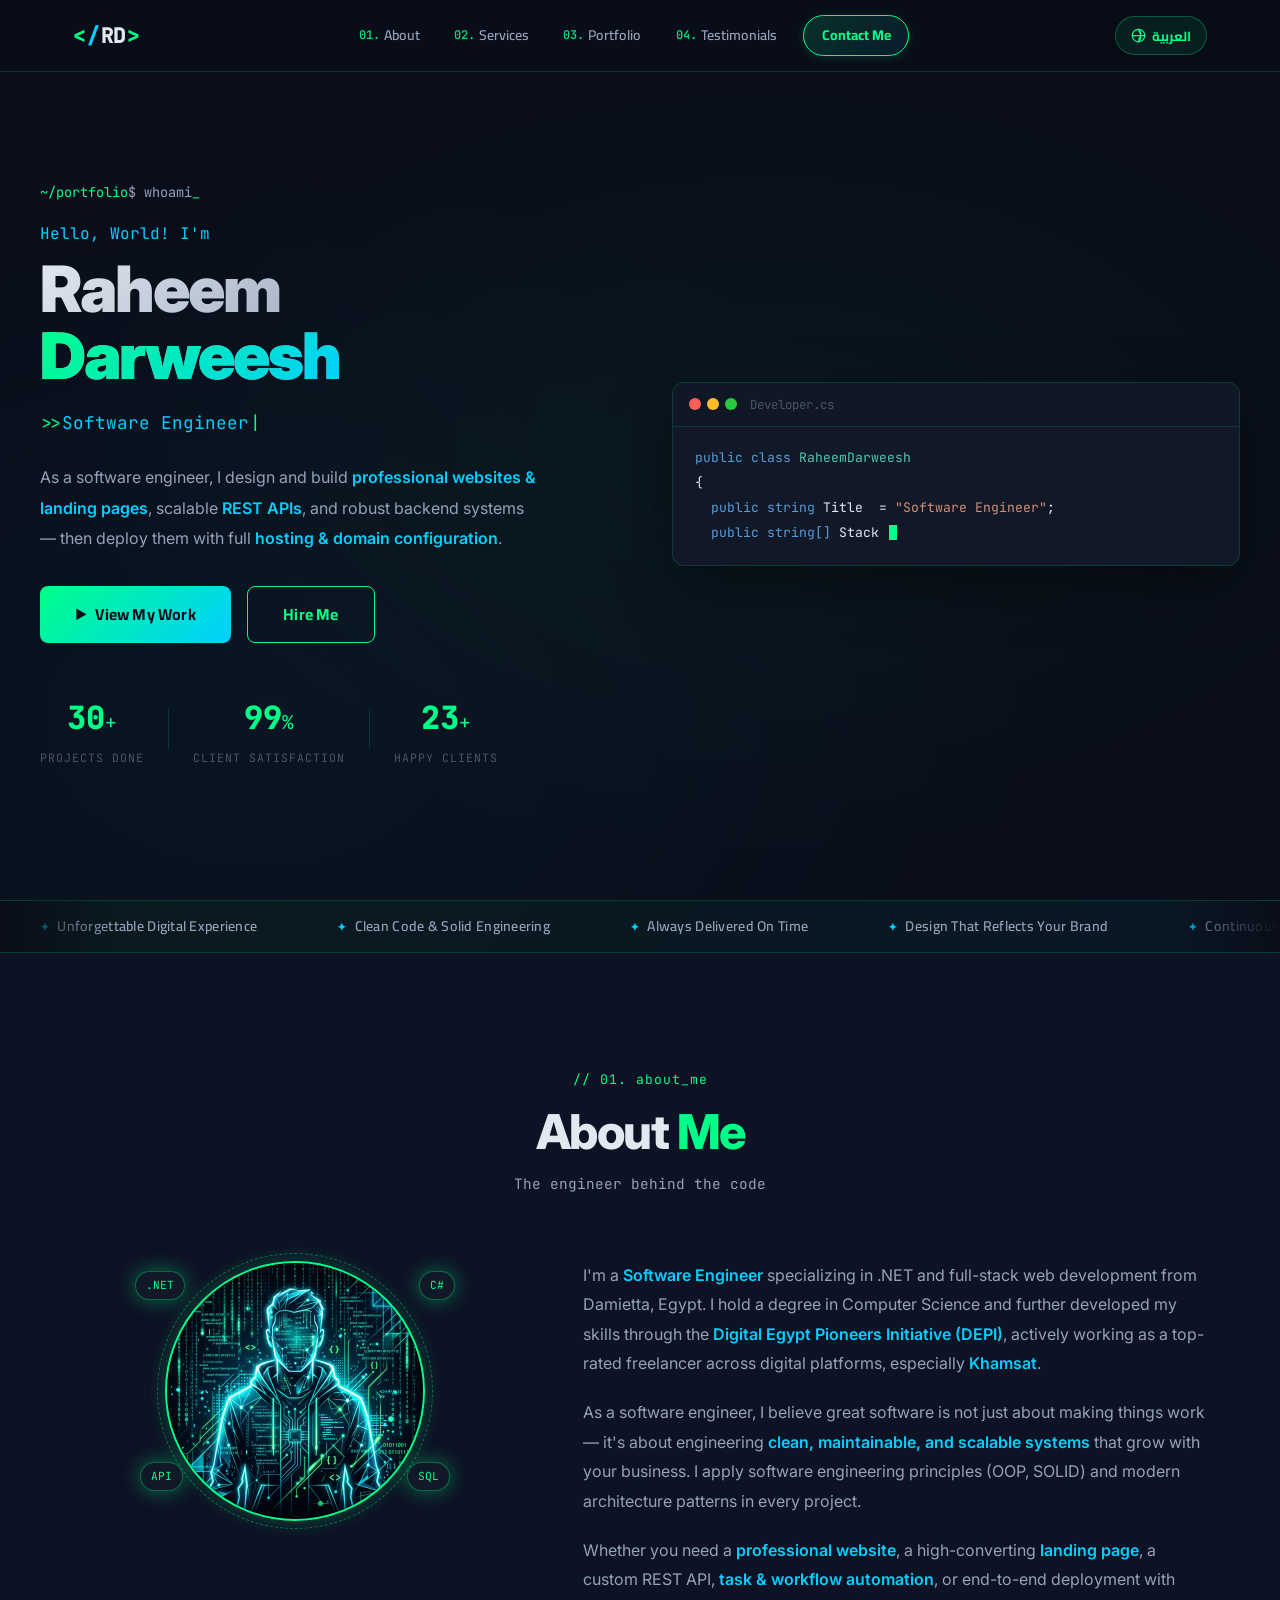
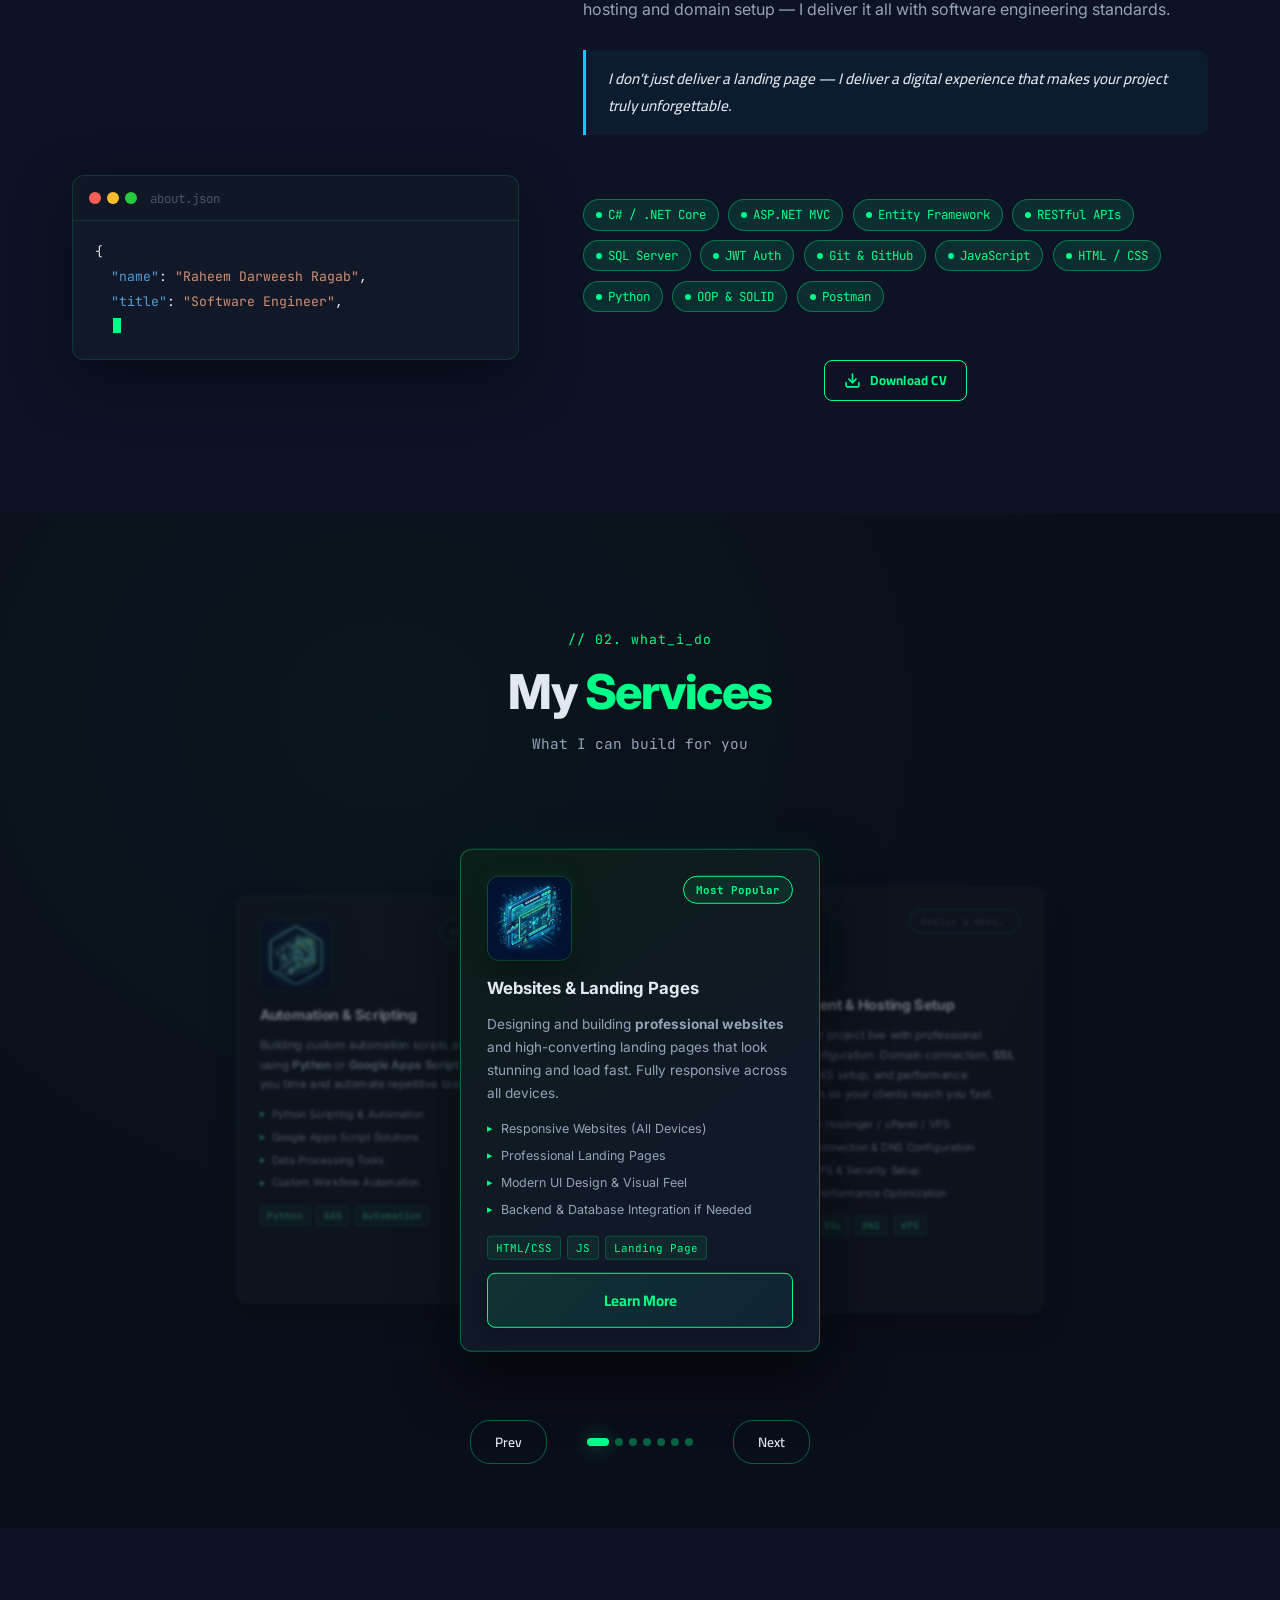
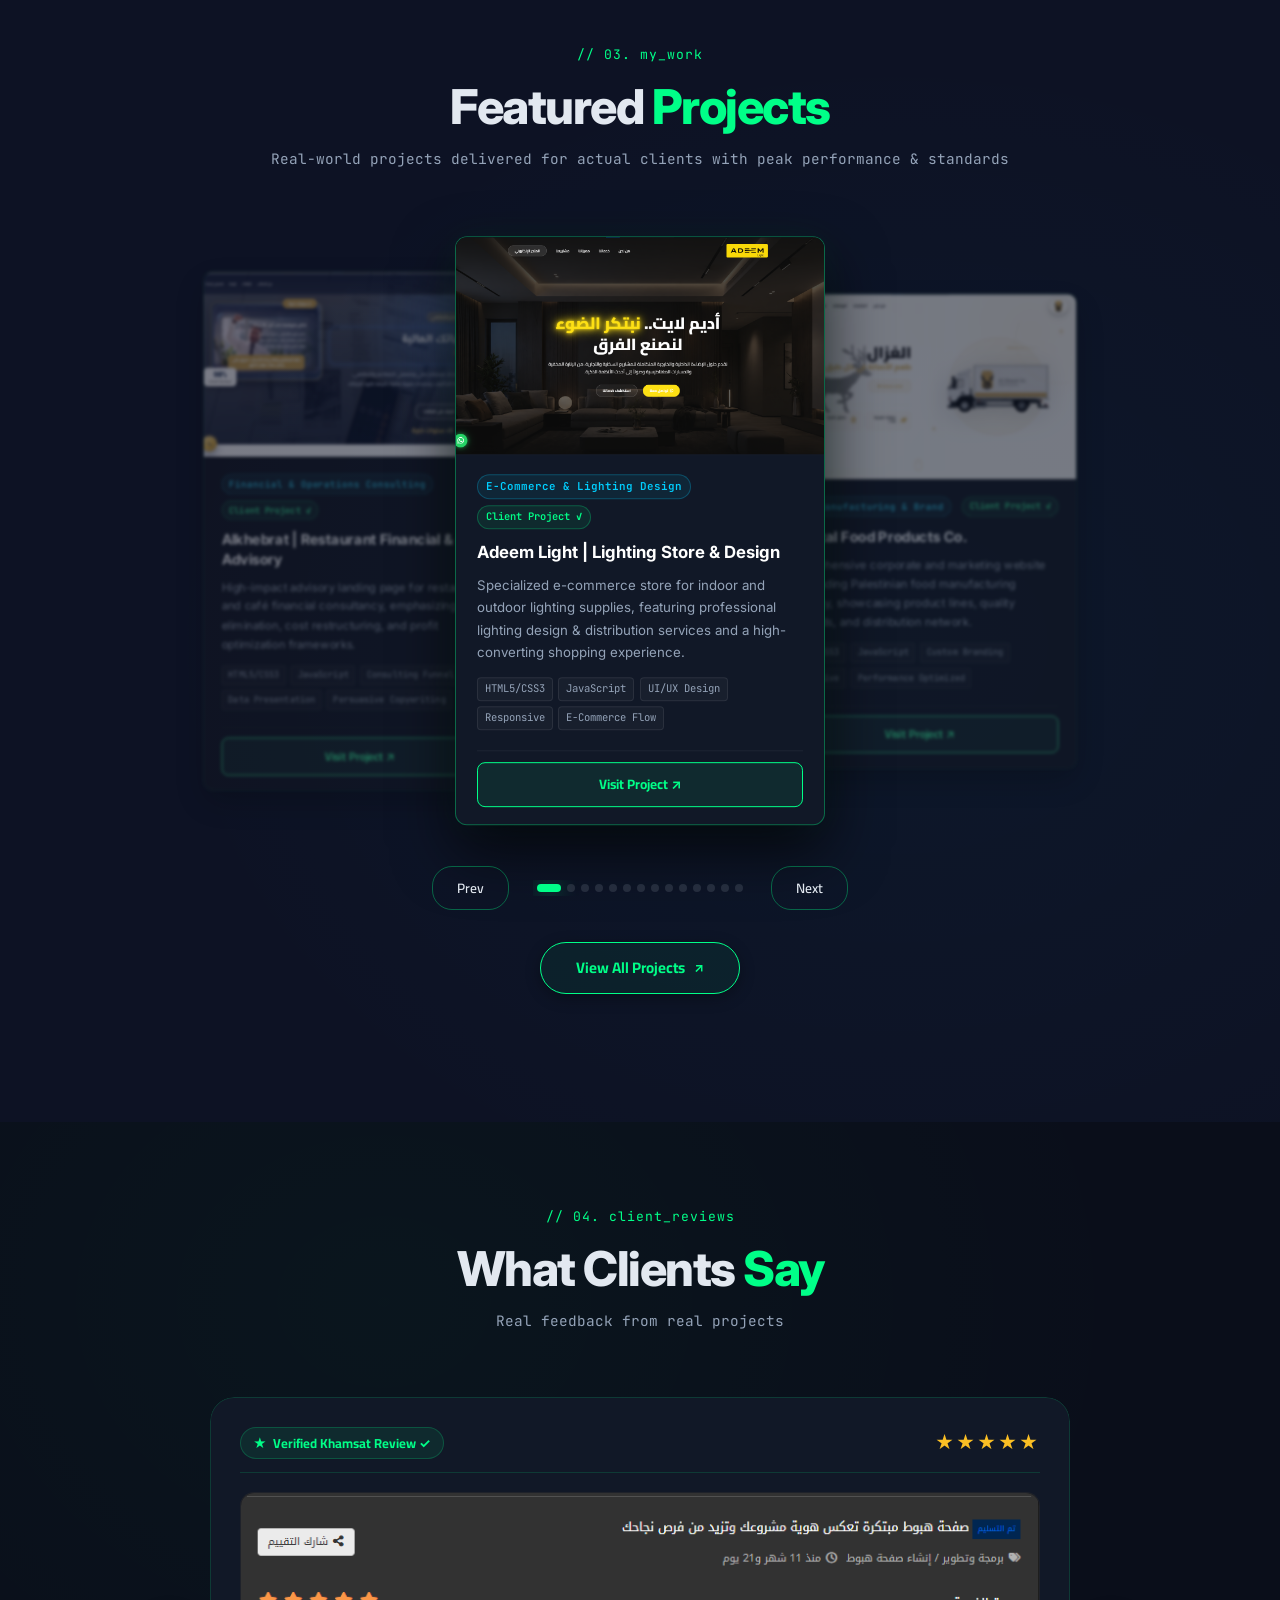
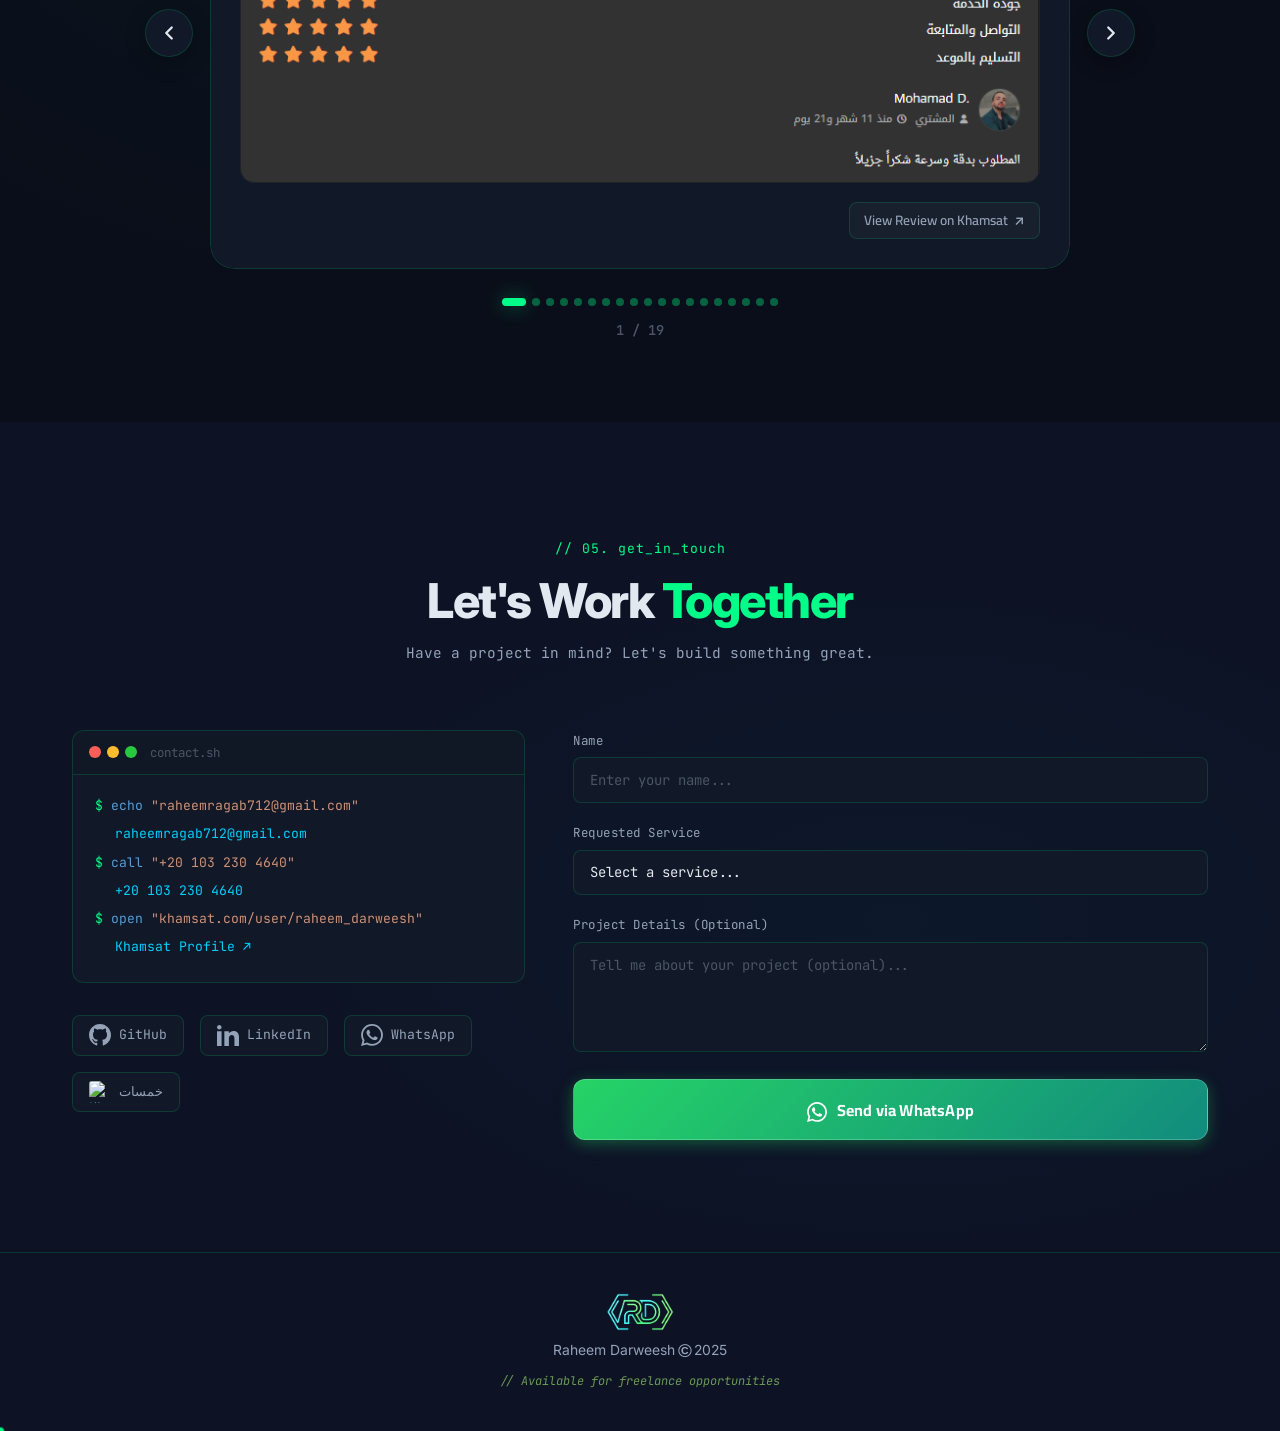
==== commit 01b3e189: "a comment" ====
--- a/index.html
+++ b/index.html
@@ -1,6 +1,6 @@
 <!DOCTYPE html>
 <html lang="en" dir="ltr">
-
+<!-- Raheem Darweesh - Software Engineer -->
 <head>
   <meta charset="UTF-8" />
   <meta name="viewport" content="width=device-width, initial-scale=1.0" />
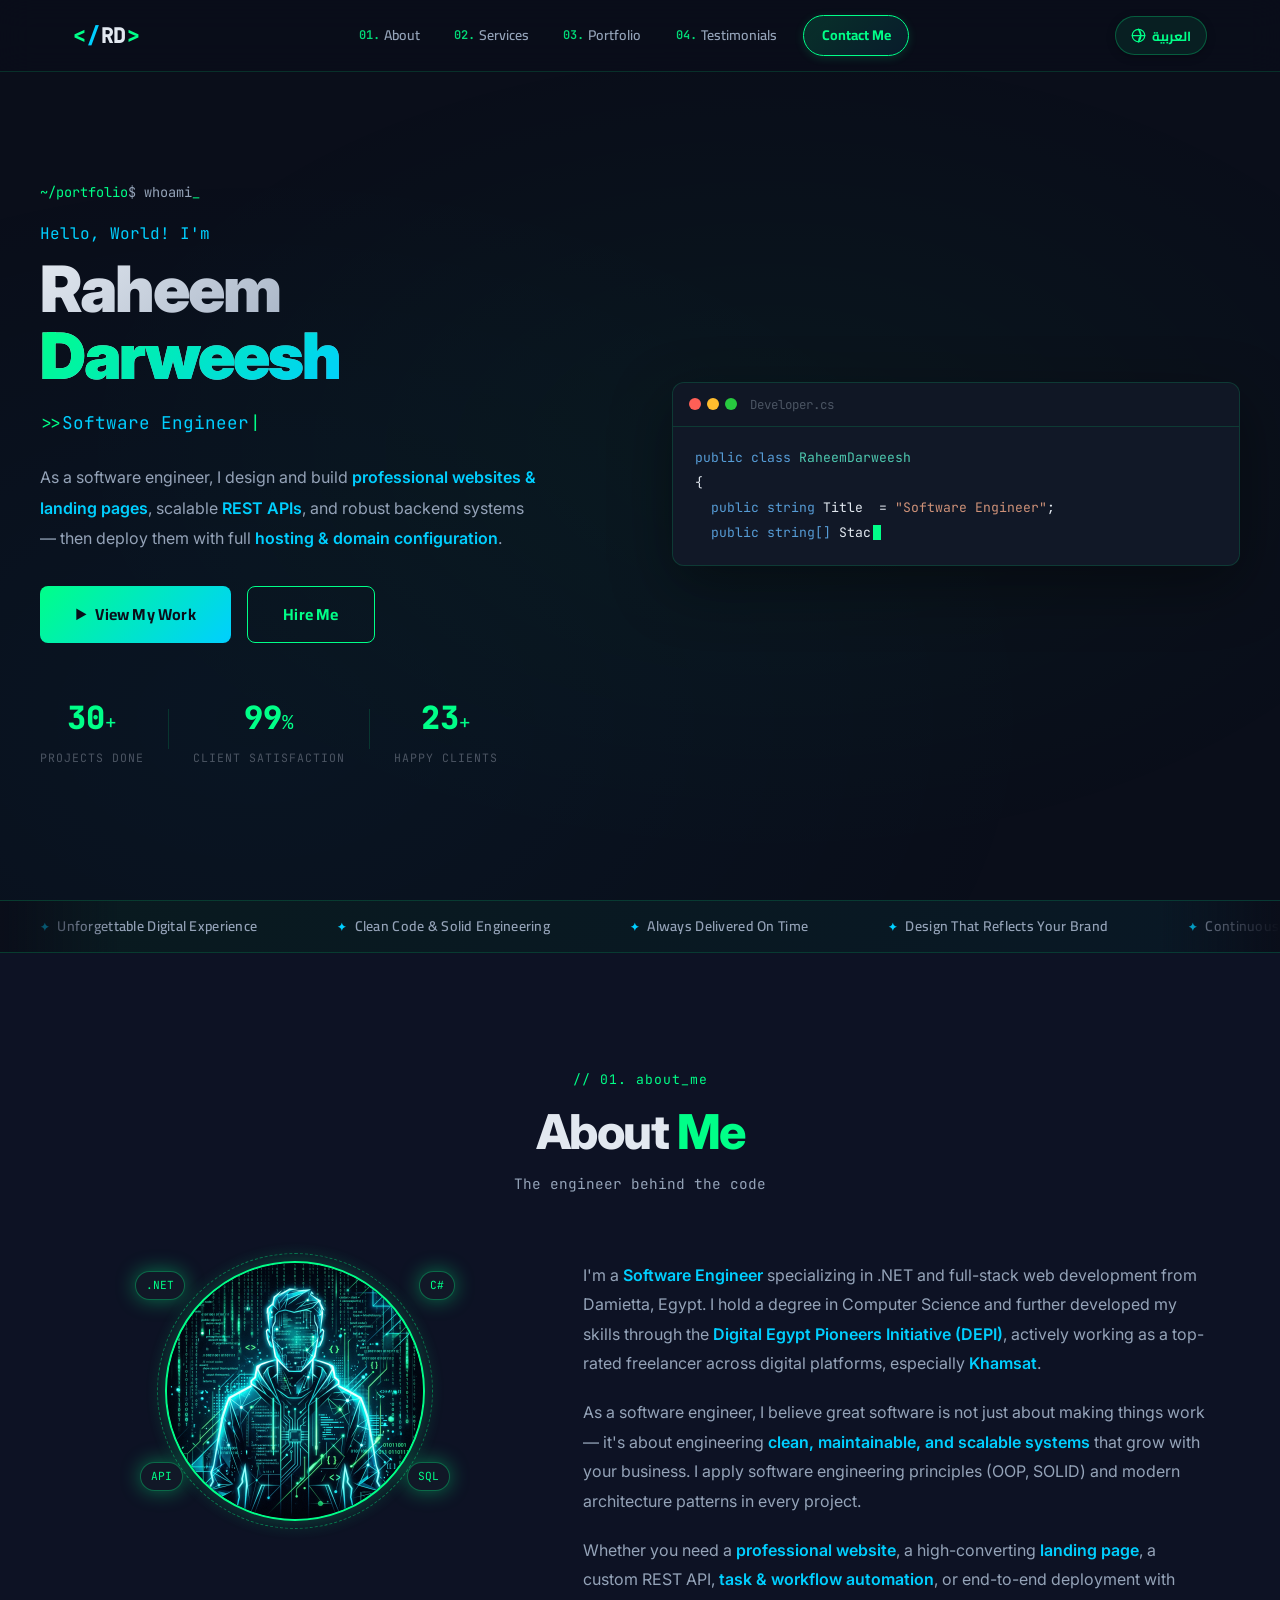
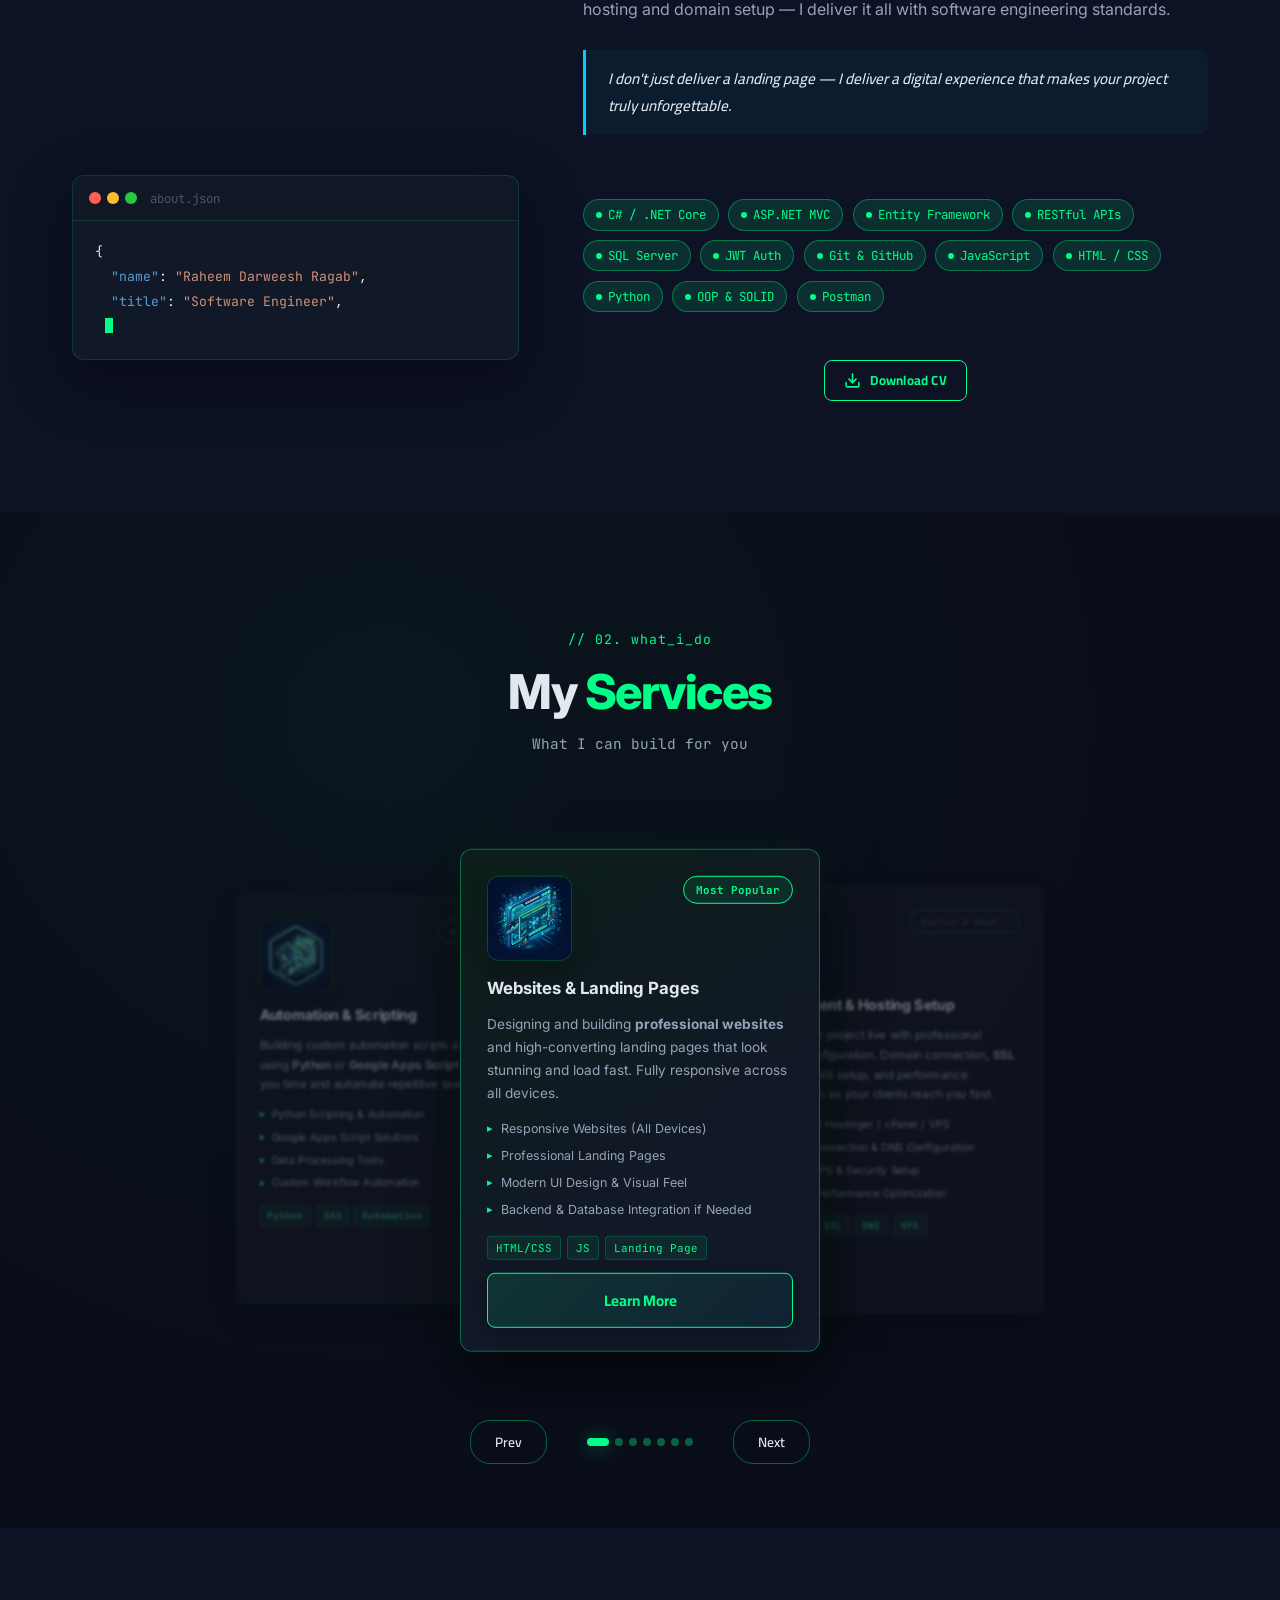
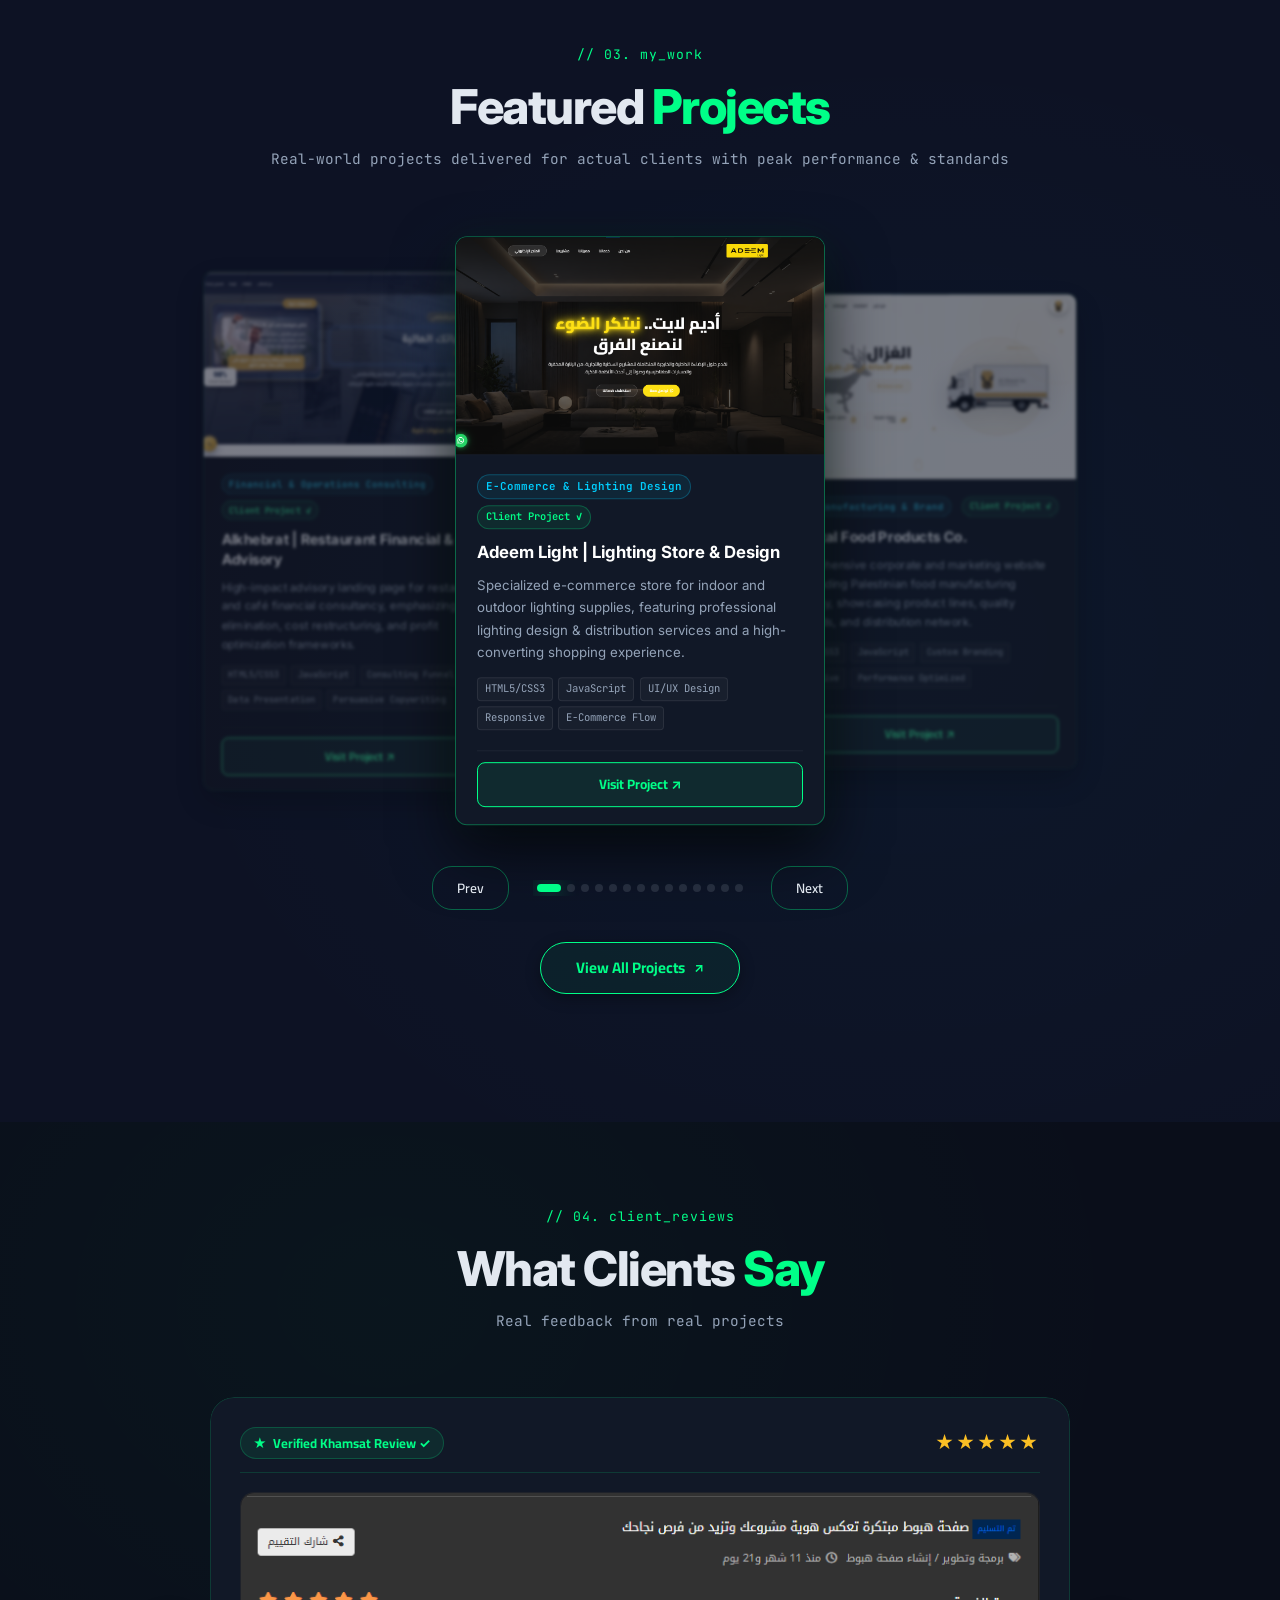
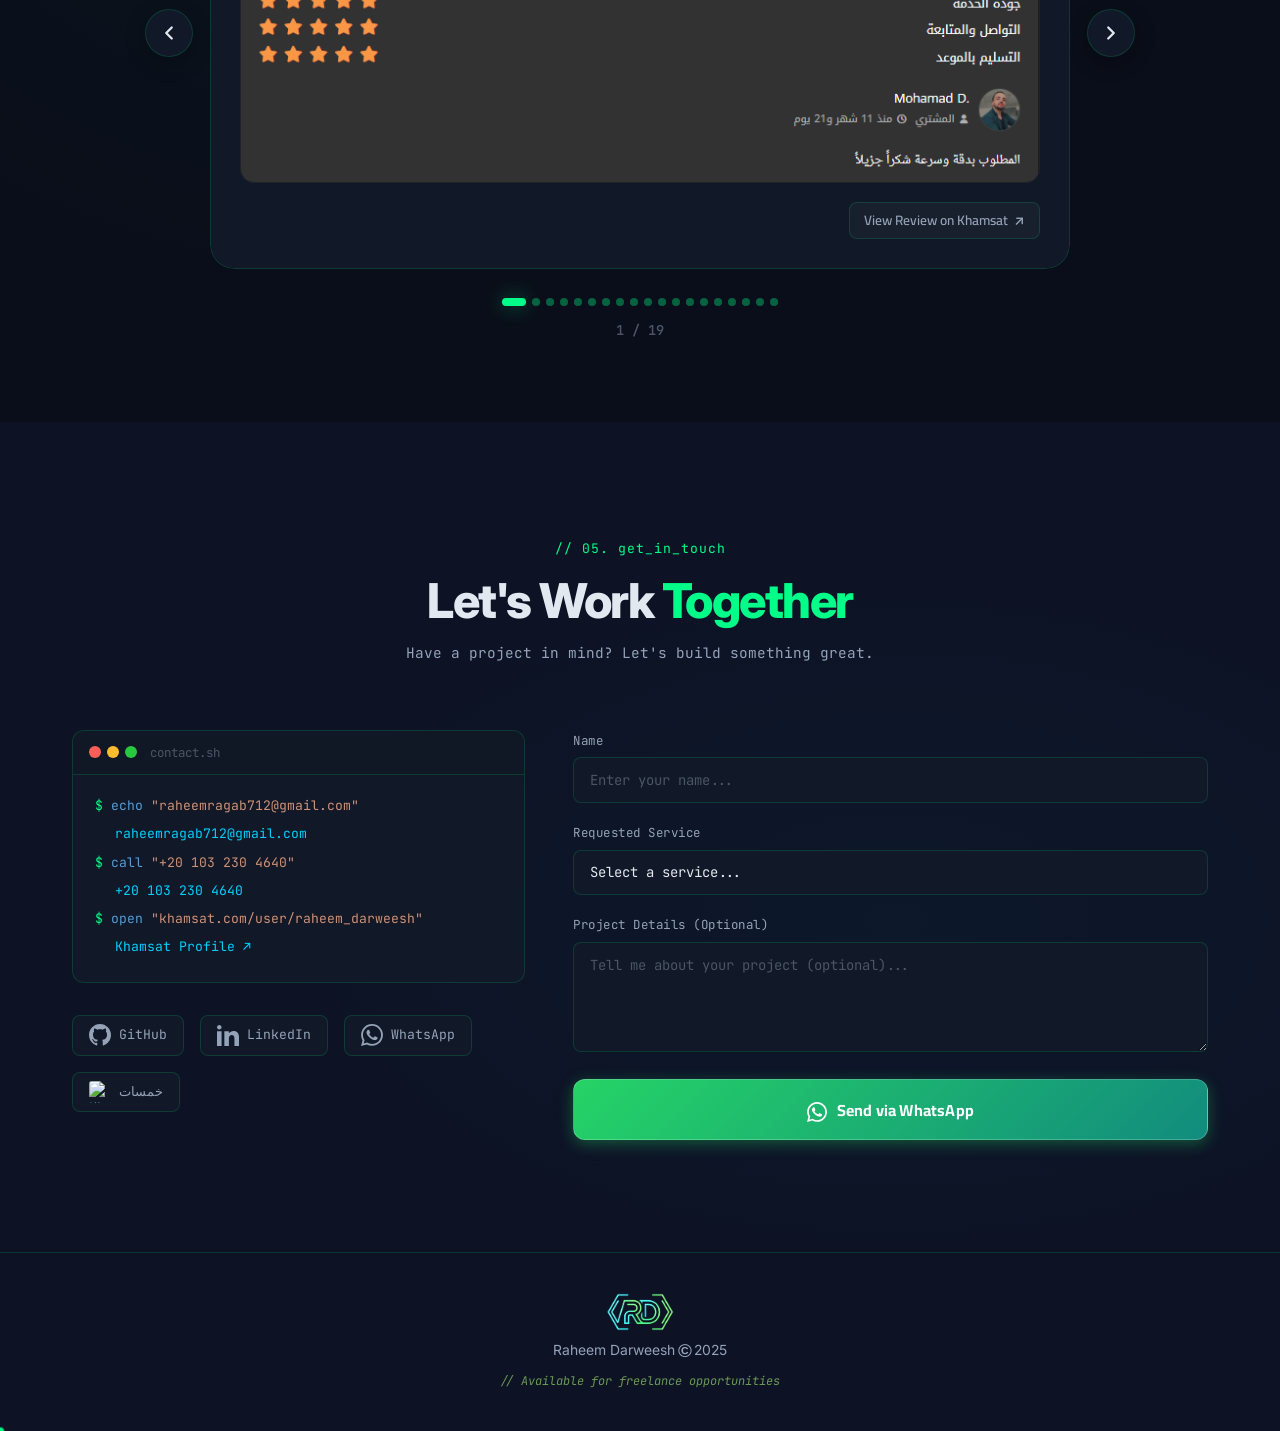
==== commit dad8e9ba: "ensure no difference" ====
--- a/index.html
+++ b/index.html
@@ -1,6 +1,6 @@
 <!DOCTYPE html>
 <html lang="en" dir="ltr">
-<!-- Raheem Darweesh - Software Engineer -->
+
 <head>
   <meta charset="UTF-8" />
   <meta name="viewport" content="width=device-width, initial-scale=1.0" />
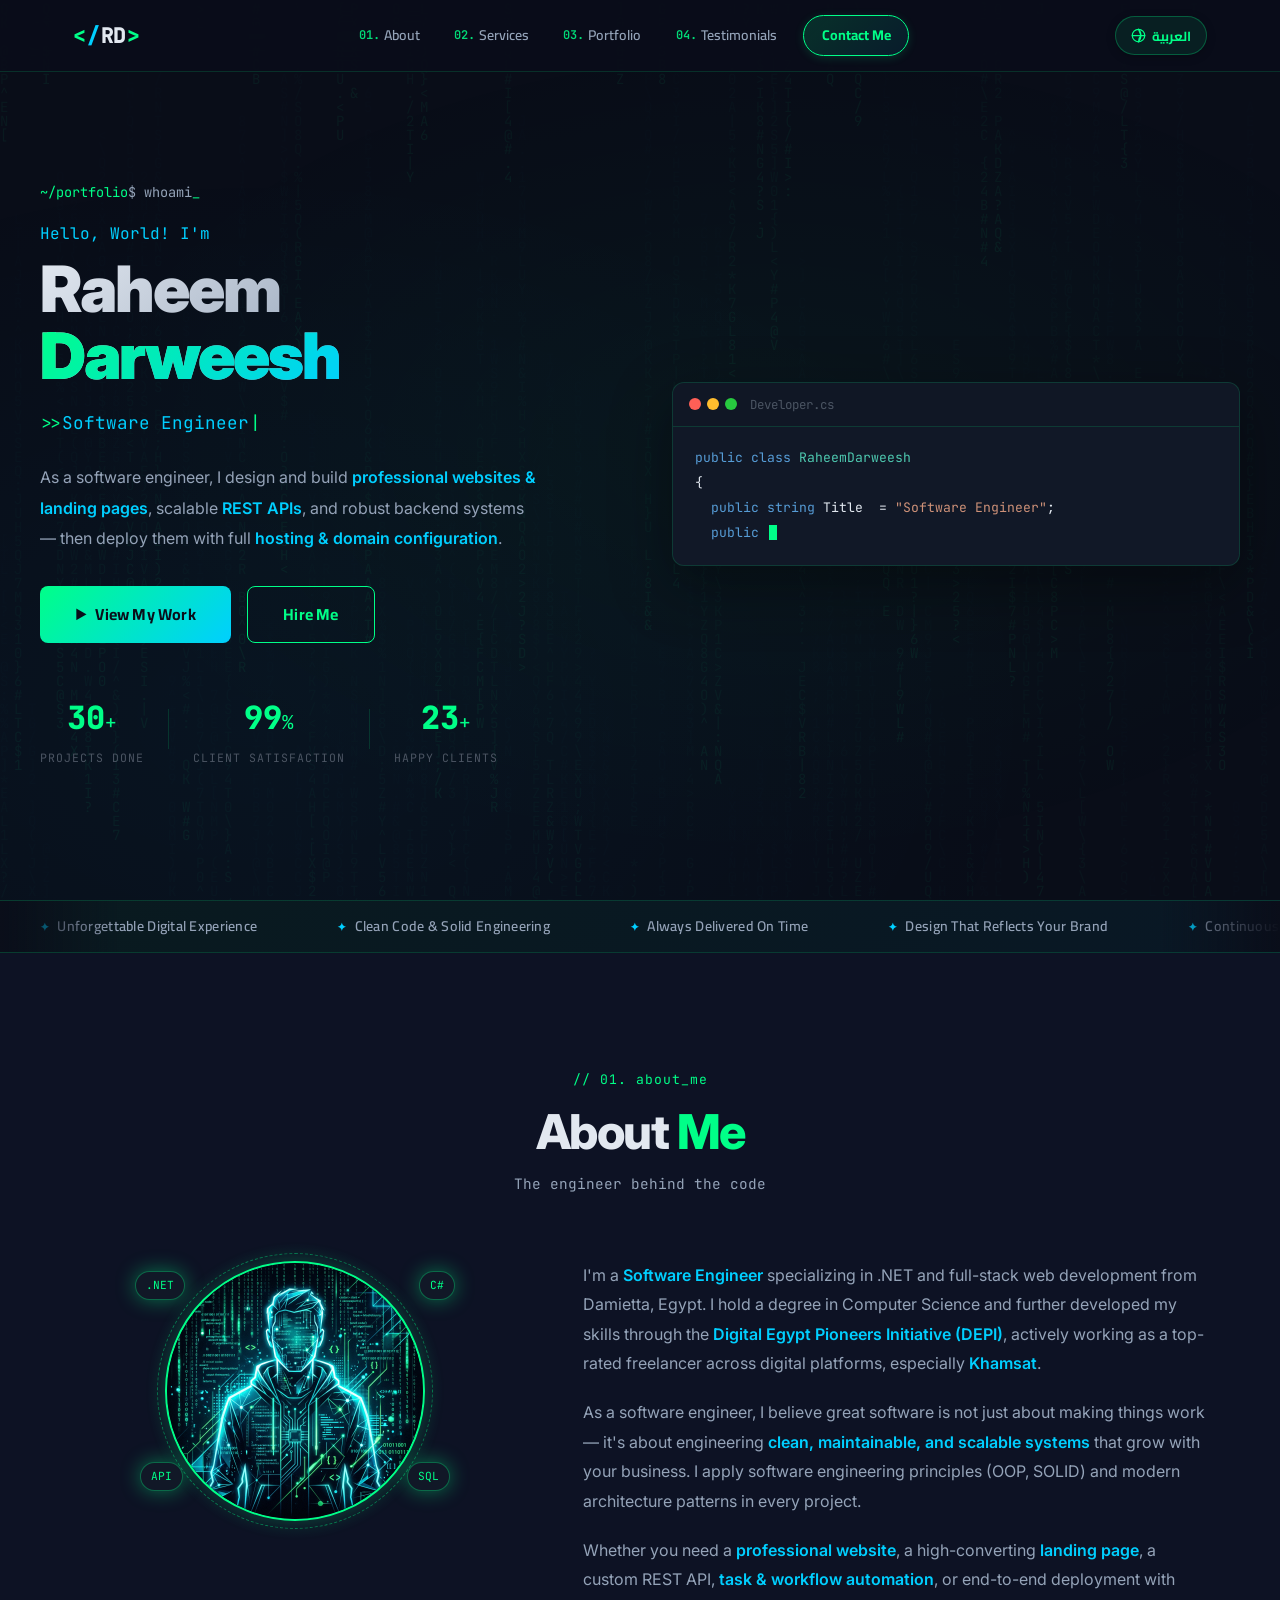
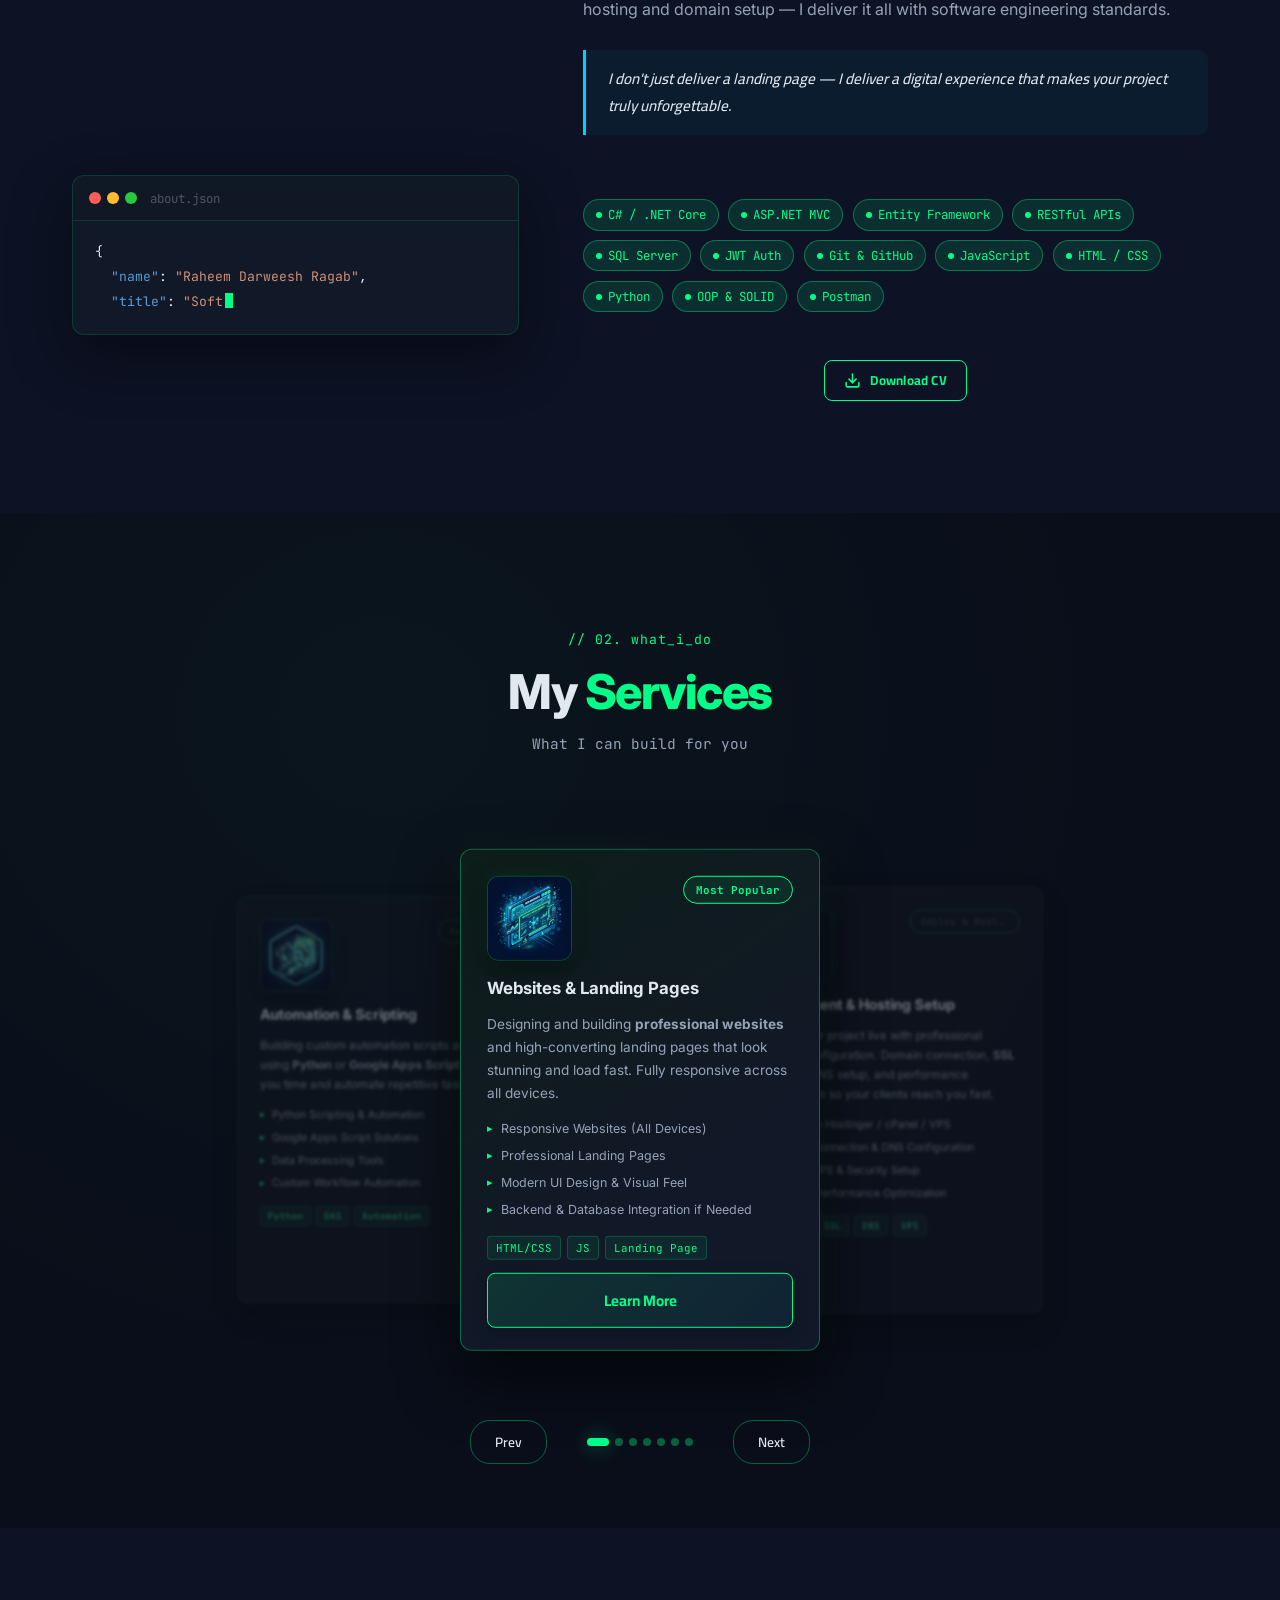
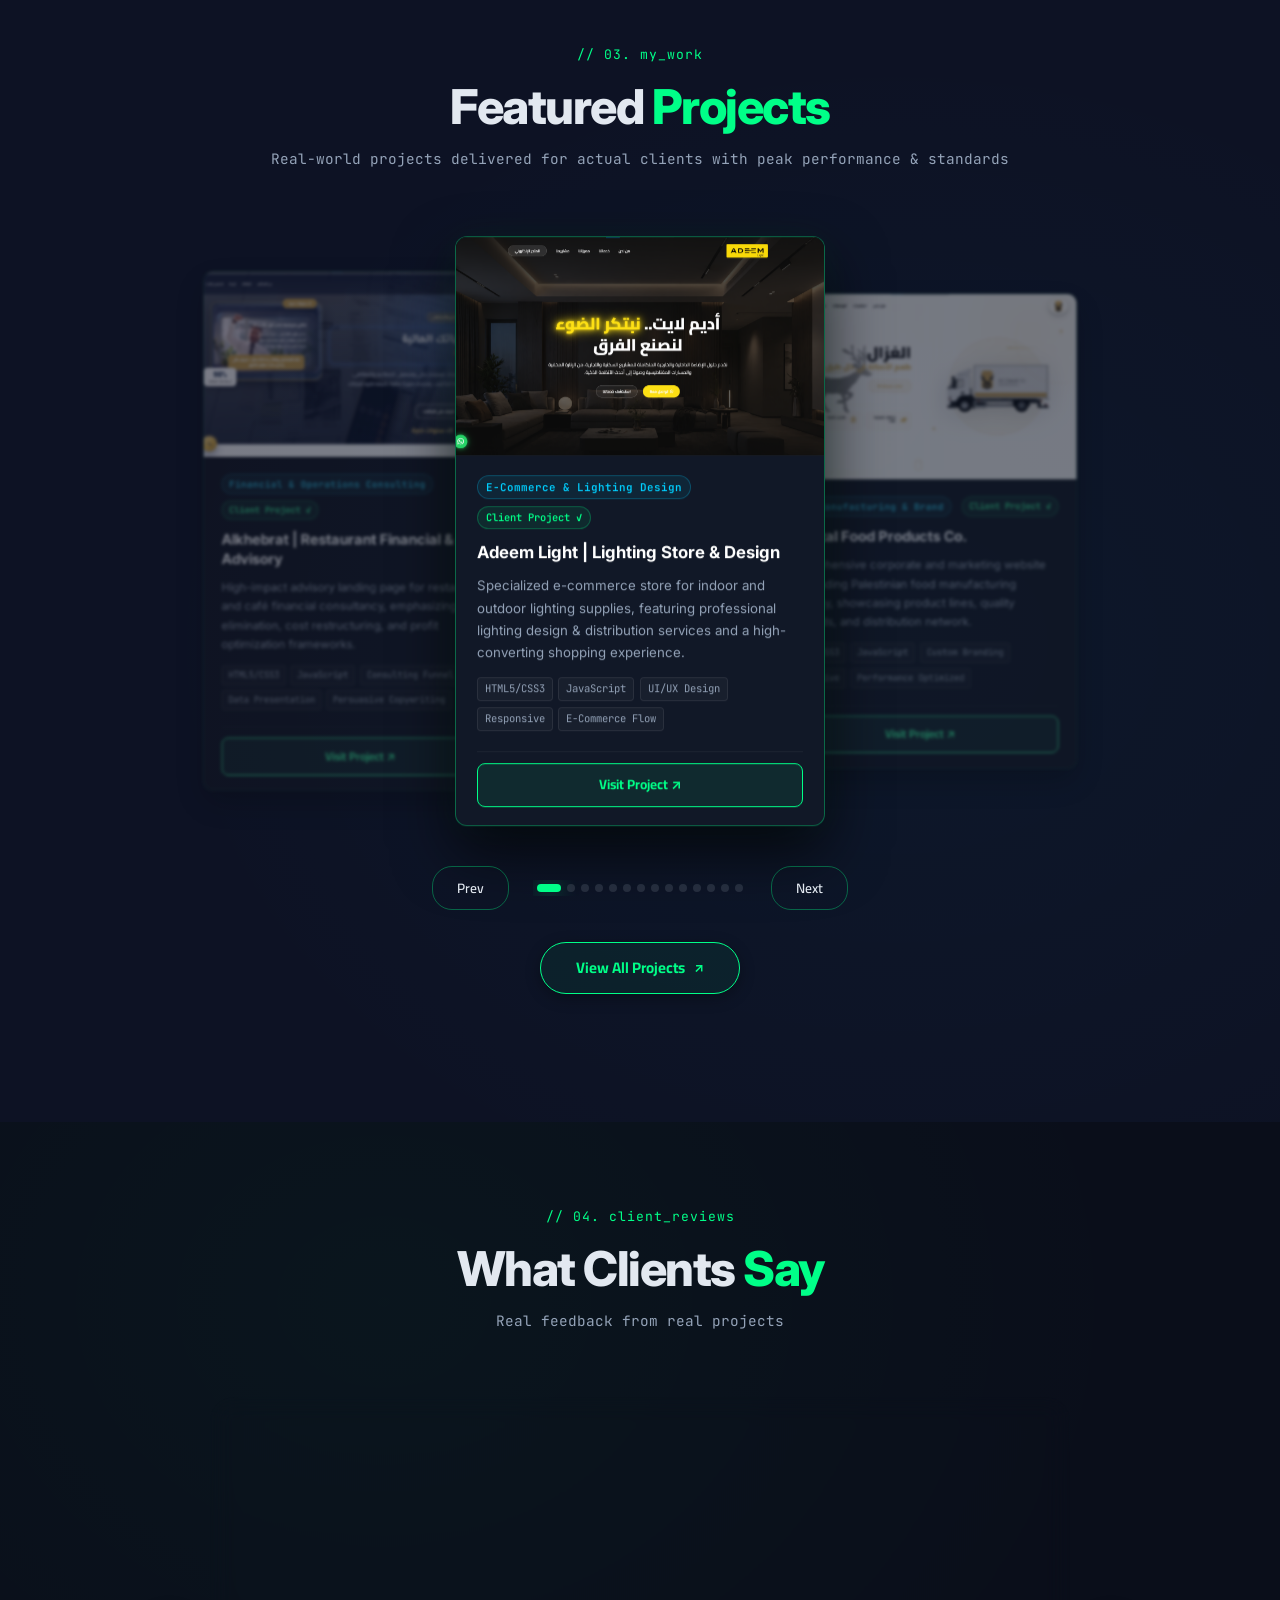
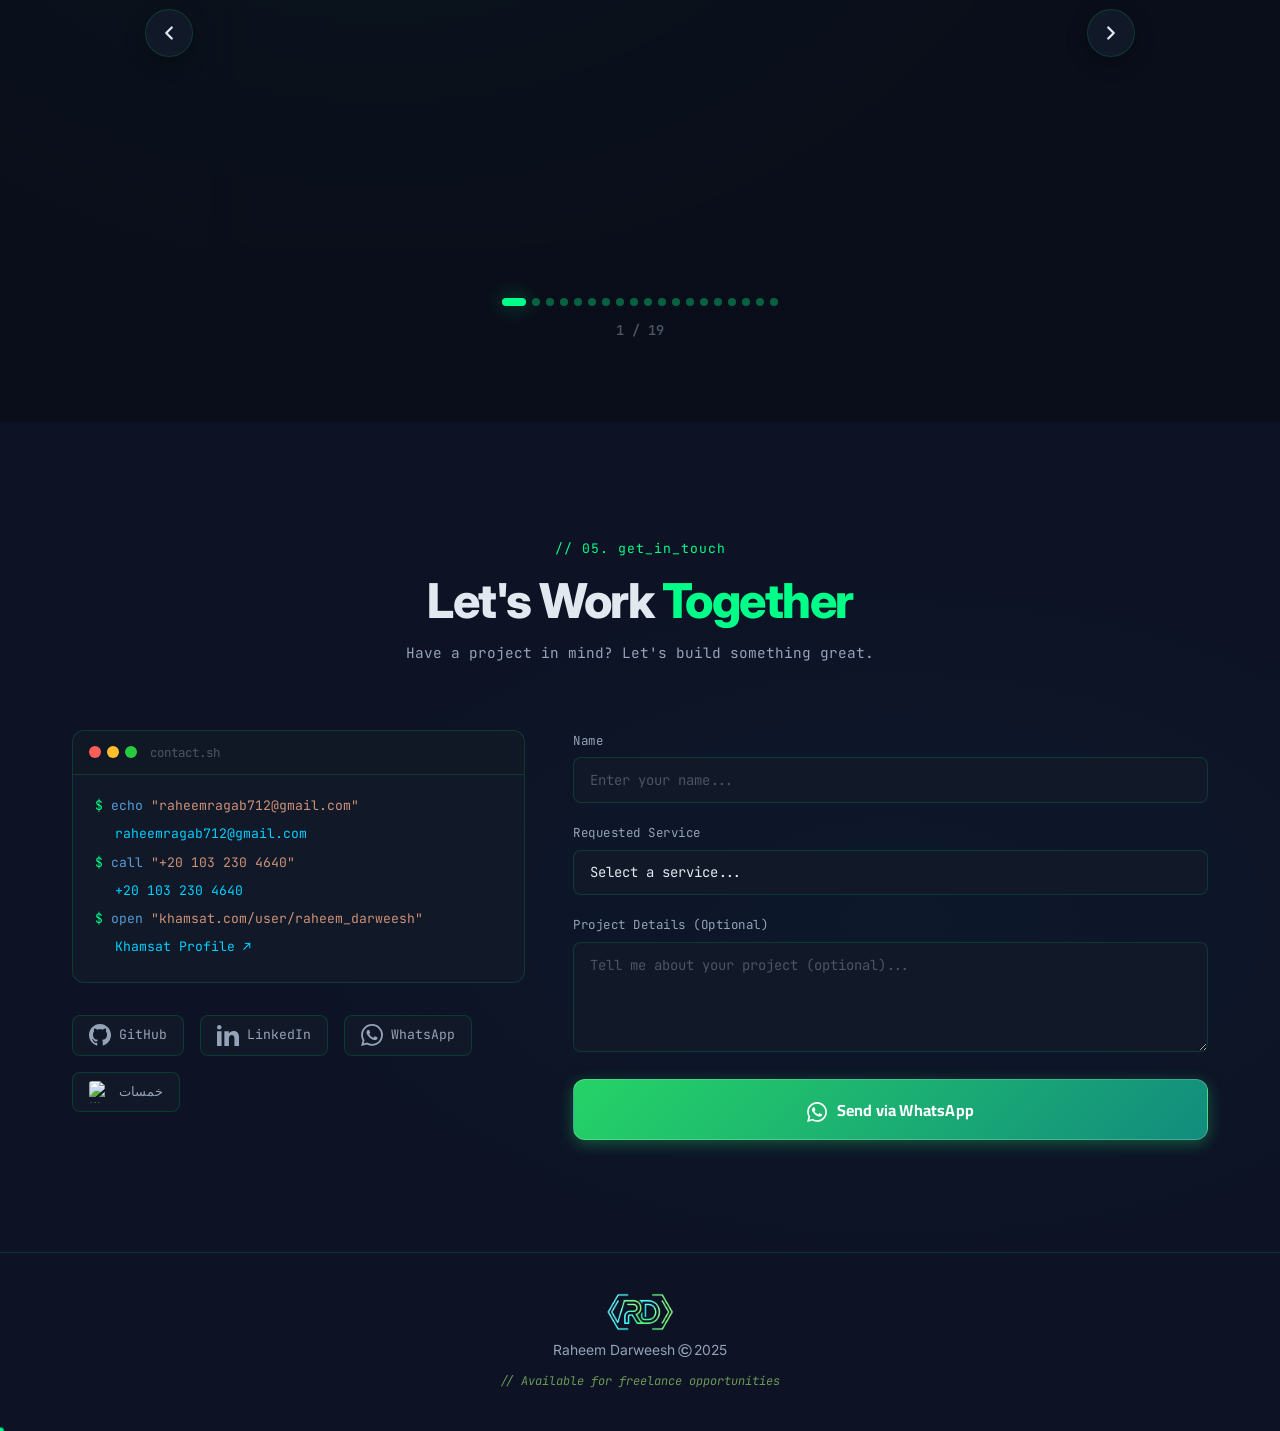
==== commit 41754ffe: "Enhance the Code & Responsiveness" ====
--- a/index.html
+++ b/index.html
@@ -3,9 +3,13 @@
 
 <head>
   <meta charset="UTF-8" />
-  <meta name="viewport" content="width=device-width, initial-scale=1.0" />
+  <meta name="viewport" content="width=device-width, initial-scale=1.0, viewport-fit=cover" />
+  <meta name="theme-color" content="#0a0e1a" />
+  <meta name="apple-mobile-web-app-capable" content="yes" />
+  <meta name="apple-mobile-web-app-status-bar-style" content="black-translucent" />
   <title>Raheem Darweesh | Software Engineer</title>
-  <link rel="icon" type="image/jpeg" href="favicon.png" />
+  <link rel="icon" type="image/png" href="favicon.png" />
+  <link rel="apple-touch-icon" href="favicon.png" />
   <meta name="description"
     content="Raheem Darweesh — Software Engineer & Full-Stack .NET Developer building modern web applications and RESTful APIs. Available for freelance projects." />
   <meta property="og:title" content="Raheem Darweesh | Software Engineer" />
@@ -1378,7 +1382,7 @@
       <!-- Navigation Dots & Counter -->
       <div class="testimonials-controls">
         <div class="testimonials-dots" id="testDots"></div>
-        <div class="testimonials-counter" id="testCounter" dir="ltr">1 / 18</div>
+        <div class="testimonials-counter" id="testCounter" dir="ltr">1 / 19</div>
       </div>
     </div>
   </section>
--- a/style.css
+++ b/style.css
@@ -11,14 +11,20 @@
   box-sizing: border-box;
   margin: 0;
   padding: 0;
+  -webkit-tap-highlight-color: transparent;
 }
 
 html {
   scroll-behavior: smooth;
   font-size: 16px;
-}
-
-/* ---- DARK THEME (Default) ---- */
+  scrollbar-width: thin;
+  scrollbar-color: var(--accent-green) var(--bg-primary);
+  -webkit-font-smoothing: antialiased;
+  -moz-osx-font-smoothing: grayscale;
+  text-rendering: optimizeLegibility;
+}
+
+/* ---- THEME PALETTE ---- */
 :root {
   --bg-primary: #0a0e1a;
   --bg-secondary: #0d1224;
@@ -48,31 +54,6 @@
   --matrix-color: #00ff88;
 }
 
-/* ---- LIGHT THEME ---- */
-body.light-theme {
-  --bg-primary: #f0f4ff;
-  --bg-secondary: #e8edf8;
-  --bg-card: #ffffff;
-  --bg-card-hover: #f5f8ff;
-  --bg-navbar: rgba(240, 244, 255, 0.9);
-  --bg-mobile-menu: rgba(240, 244, 255, 0.99);
-  --accent-green: #00a85a;
-  --accent-cyan: #0080c8;
-  --accent-dim: rgba(0, 168, 90, 0.1);
-  --text-primary: #0f172a;
-  --text-secondary: #334155;
-  --text-muted: #64748b;
-  --text-card-title: #0f172a;
-  --border: rgba(0, 168, 90, 0.2);
-  --border-strong: rgba(0, 168, 90, 0.45);
-  --glow-green: 0 0 20px rgba(0, 168, 90, 0.25);
-  --glow-cyan: 0 0 20px rgba(0, 128, 200, 0.25);
-  --shadow-card: 0 4px 24px rgba(0, 0, 0, 0.08);
-  --shadow-hover: 0 12px 40px rgba(0, 0, 0, 0.12);
-  --matrix-bg: rgba(240, 244, 255, 0.08);
-  --matrix-color: #00a85a;
-}
-
 /* ---- BASE ---- */
 body {
   background-color: var(--bg-primary);
@@ -80,7 +61,8 @@
   font-family: var(--font-sans);
   line-height: 1.7;
   overflow-x: hidden;
-  transition: background-color 0.4s ease, color 0.4s ease;
+  -webkit-font-smoothing: antialiased;
+  -moz-osx-font-smoothing: grayscale;
 }
 
 /* Arabic font preference when RTL */
@@ -307,6 +289,9 @@
   width: 100%;
   z-index: 1000;
   padding: 0.9rem 0;
+  padding-top: max(0.9rem, env(safe-area-inset-top));
+  padding-left: max(0px, env(safe-area-inset-left));
+  padding-right: max(0px, env(safe-area-inset-right));
   background: var(--bg-navbar);
   backdrop-filter: blur(16px);
   -webkit-backdrop-filter: blur(16px);
@@ -317,6 +302,7 @@
 
 .navbar.scrolled {
   padding: 0.6rem 1rem 0;
+  padding-top: max(0.6rem, env(safe-area-inset-top));
   background: transparent;
   backdrop-filter: none;
   -webkit-backdrop-filter: none;
@@ -352,12 +338,6 @@
   border: 1px solid rgba(0, 255, 136, 0.25);
   box-shadow: 0 15px 35px rgba(0, 0, 0, 0.5), 0 0 25px rgba(0, 255, 136, 0.08);
   padding: 0.5rem 1.5rem;
-}
-
-body.light-theme .navbar.scrolled .nav-container {
-  background: rgba(255, 255, 255, 0.95);
-  border-color: rgba(0, 180, 90, 0.3);
-  box-shadow: 0 12px 30px rgba(0, 0, 0, 0.1), 0 0 20px rgba(0, 255, 136, 0.08);
 }
 
 .nav-logo {
@@ -542,6 +522,7 @@
    ===================================================== */
 .hero {
   min-height: 100vh;
+  min-height: 100dvh;
   display: flex;
   align-items: center;
   justify-content: center;
@@ -1444,6 +1425,11 @@
   z-index: 1;
   transition: all 0.6s cubic-bezier(0.25, 1, 0.5, 1);
   pointer-events: none;
+  -webkit-backface-visibility: hidden;
+  backface-visibility: hidden;
+  -webkit-transform-style: preserve-3d;
+  transform-style: preserve-3d;
+  will-change: transform, opacity;
 }
 
 .service-slide-inner {
@@ -1814,6 +1800,7 @@
   cursor: pointer;
   transition: all 0.3s cubic-bezier(0.4, 0, 0.2, 1);
   backdrop-filter: blur(10px);
+  -webkit-backdrop-filter: blur(10px);
 }
 
 .portfolio-filter-btn:hover {
@@ -1858,6 +1845,11 @@
   z-index: 1;
   transition: all 0.6s cubic-bezier(0.25, 1, 0.5, 1);
   pointer-events: none;
+  -webkit-backface-visibility: hidden;
+  backface-visibility: hidden;
+  -webkit-transform-style: preserve-3d;
+  transform-style: preserve-3d;
+  will-change: transform, opacity;
 }
 
 .portfolio-slide-inner {
@@ -1988,6 +1980,7 @@
   z-index: 20;
   background: rgba(10, 14, 26, 0.75);
   backdrop-filter: blur(8px);
+  -webkit-backdrop-filter: blur(8px);
   padding: 3px 7px;
   border-radius: 20px;
   border: 1px solid rgba(255, 255, 255, 0.12);
@@ -2026,6 +2019,7 @@
   inset: 0;
   background: rgba(10, 14, 26, 0.75);
   backdrop-filter: blur(4px);
+  -webkit-backdrop-filter: blur(4px);
   display: flex;
   align-items: center;
   justify-content: center;
@@ -2414,13 +2408,6 @@
   display: none !important;
 }
 
-body.light-theme .project-card {
-  box-shadow: 0 4px 20px rgba(0, 0, 0, 0.06);
-}
-
-body.light-theme .project-card:hover {
-  box-shadow: 0 12px 30px rgba(0, 0, 0, 0.12);
-}
 
 /* =====================================================
    TESTIMONIALS SECTION — BILAL MUSLEH STYLE SLIDER
@@ -2526,9 +2513,6 @@
   box-shadow: inset 0 2px 8px rgba(0, 0, 0, 0.4);
 }
 
-body.light-theme .testimonial-img-wrapper {
-  background: #1e222d;
-}
 
 .testimonial-img-wrapper img {
   width: 100%;
@@ -2837,6 +2821,7 @@
   outline: none;
   transition: var(--transition);
   appearance: none;
+  -webkit-appearance: none;
 }
 
 .form-input::placeholder {
@@ -3136,6 +3121,7 @@
   inset: 0;
   background: rgba(6, 10, 18, 0.88);
   backdrop-filter: blur(12px);
+  -webkit-backdrop-filter: blur(12px);
 }
 
 .service-modal-content {
@@ -3146,7 +3132,9 @@
   width: 100%;
   max-width: 920px;
   max-height: 88vh;
+  max-height: calc(88dvh - env(safe-area-inset-top) - env(safe-area-inset-bottom));
   overflow-y: auto;
+  -webkit-overflow-scrolling: touch;
   box-shadow: 0 30px 80px rgba(0, 0, 0, 0.85), 0 0 50px rgba(0, 255, 136, 0.08);
   transform: translateY(25px) scale(0.96);
   transition: transform 0.35s cubic-bezier(0.25, 1, 0.5, 1);
@@ -3425,10 +3413,12 @@
   box-shadow: 0 35px 90px rgba(0, 0, 0, 0.95), 0 0 60px rgba(0, 255, 136, 0.12);
   overflow: hidden;
   overflow-y: auto;
+  -webkit-overflow-scrolling: touch;
   /* Fix for cutoff content on smaller screens */
   display: flex;
   flex-direction: column;
   max-height: 92vh;
+  max-height: calc(92dvh - env(safe-area-inset-top) - env(safe-area-inset-bottom));
   transform: translateY(20px) scale(0.97);
   transition: transform 0.35s cubic-bezier(0.2, 1, 0.3, 1);
 }
@@ -3746,6 +3736,7 @@
   display: flex;
   gap: 0.5rem;
   overflow-x: auto;
+  -webkit-overflow-scrolling: touch;
   padding: 0.75rem 1.6rem;
   background: #080c16;
   border-top: 1px solid rgba(255, 255, 255, 0.05);
@@ -3807,51 +3798,7 @@
   border: 1px solid var(--accent-green);
 }
 
-/* Light Mode Overrides */
-body.light-theme .project-modal-container {
-  background: #ffffff;
-  border-color: rgba(0, 180, 100, 0.3);
-  box-shadow: 0 30px 90px rgba(0, 0, 0, 0.35);
-}
-
-body.light-theme .project-modal-top {
-  background: #f4f6fa;
-  border-bottom-color: rgba(0, 0, 0, 0.08);
-}
-
-body.light-theme .project-modal-title {
-  color: #1a2238;
-}
-
-body.light-theme .project-modal-stage {
-  background: #eef2f7;
-}
-
-body.light-theme .pm-nav-btn {
-  background: rgba(255, 255, 255, 0.9);
-  color: #0b9e59;
-  border-color: rgba(0, 180, 100, 0.3);
-}
-
-body.light-theme .project-modal-details {
-  background: #f8fafc;
-  border-top-color: rgba(0, 0, 0, 0.08);
-}
-
-body.light-theme .pm-screen-desc {
-  color: #4a5568;
-}
-
-body.light-theme .pm-tech-chips span {
-  background: #edf2f7;
-  border-color: #cbd5e0;
-  color: #2d3748;
-}
-
-body.light-theme .pm-thumbnails-bar {
-  background: #f1f5f9;
-  border-top-color: rgba(0, 0, 0, 0.08);
-}
+
 
 @media (max-width: 768px) {
   .project-modal {
@@ -3950,10 +3897,6 @@
    RESPONSIVE
    ===================================================== */
 @media (max-width: 1024px) {
-  .services-grid {
-    grid-template-columns: repeat(2, 1fr);
-  }
-
   .portfolio-grid {
     grid-template-columns: repeat(2, 1fr);
     gap: 1.2rem;
@@ -4054,15 +3997,6 @@
 
   .hero-stats {
     justify-content: center;
-  }
-
-  .hero-visual {
-    order: -1;
-  }
-
-  .hero-avatar-wrapper {
-    width: 200px;
-    height: 200px;
   }
 }
 
@@ -4128,6 +4062,10 @@
     backdrop-filter: blur(20px);
     -webkit-backdrop-filter: blur(20px);
     padding: 1.2rem;
+    padding-bottom: max(1.2rem, env(safe-area-inset-bottom));
+    max-height: calc(85dvh - env(safe-area-inset-top));
+    overflow-y: auto;
+    -webkit-overflow-scrolling: touch;
     border-radius: 20px;
     border: 1px solid rgba(0, 255, 136, 0.25);
     box-shadow: 0 15px 35px rgba(0, 0, 0, 0.6), 0 0 20px rgba(0, 255, 136, 0.1);
@@ -4135,12 +4073,6 @@
     pointer-events: auto;
   }
 
-  body.light-theme .nav-links {
-    background: rgba(255, 255, 255, 0.96);
-    border-color: rgba(0, 0, 0, 0.1);
-    box-shadow: 0 15px 35px rgba(0, 0, 0, 0.15);
-  }
-
   .nav-links.open {
     display: flex;
   }
@@ -4149,20 +4081,16 @@
     display: flex;
   }
 
-  .services-grid {
-    grid-template-columns: 1fr;
-  }
-
   .portfolio-grid {
     grid-template-columns: 1fr;
   }
 
-  .testimonials-grid {
-    grid-template-columns: 1fr;
-  }
-
   .contact-grid {
     grid-template-columns: 1fr;
+  }
+
+  .form-input {
+    font-size: 16px;
   }
 
   /* Show form first on mobile — more important for the client */
@@ -4990,6 +4918,7 @@
   z-index: 20;
   transition: all 0.25s ease;
   backdrop-filter: blur(8px);
+  -webkit-backdrop-filter: blur(8px);
 }
 
 .lightbox-close:hover {
@@ -5020,6 +4949,7 @@
   cursor: pointer;
   transition: all 0.25s ease;
   backdrop-filter: blur(8px);
+  -webkit-backdrop-filter: blur(8px);
   flex-shrink: 0;
 }
 
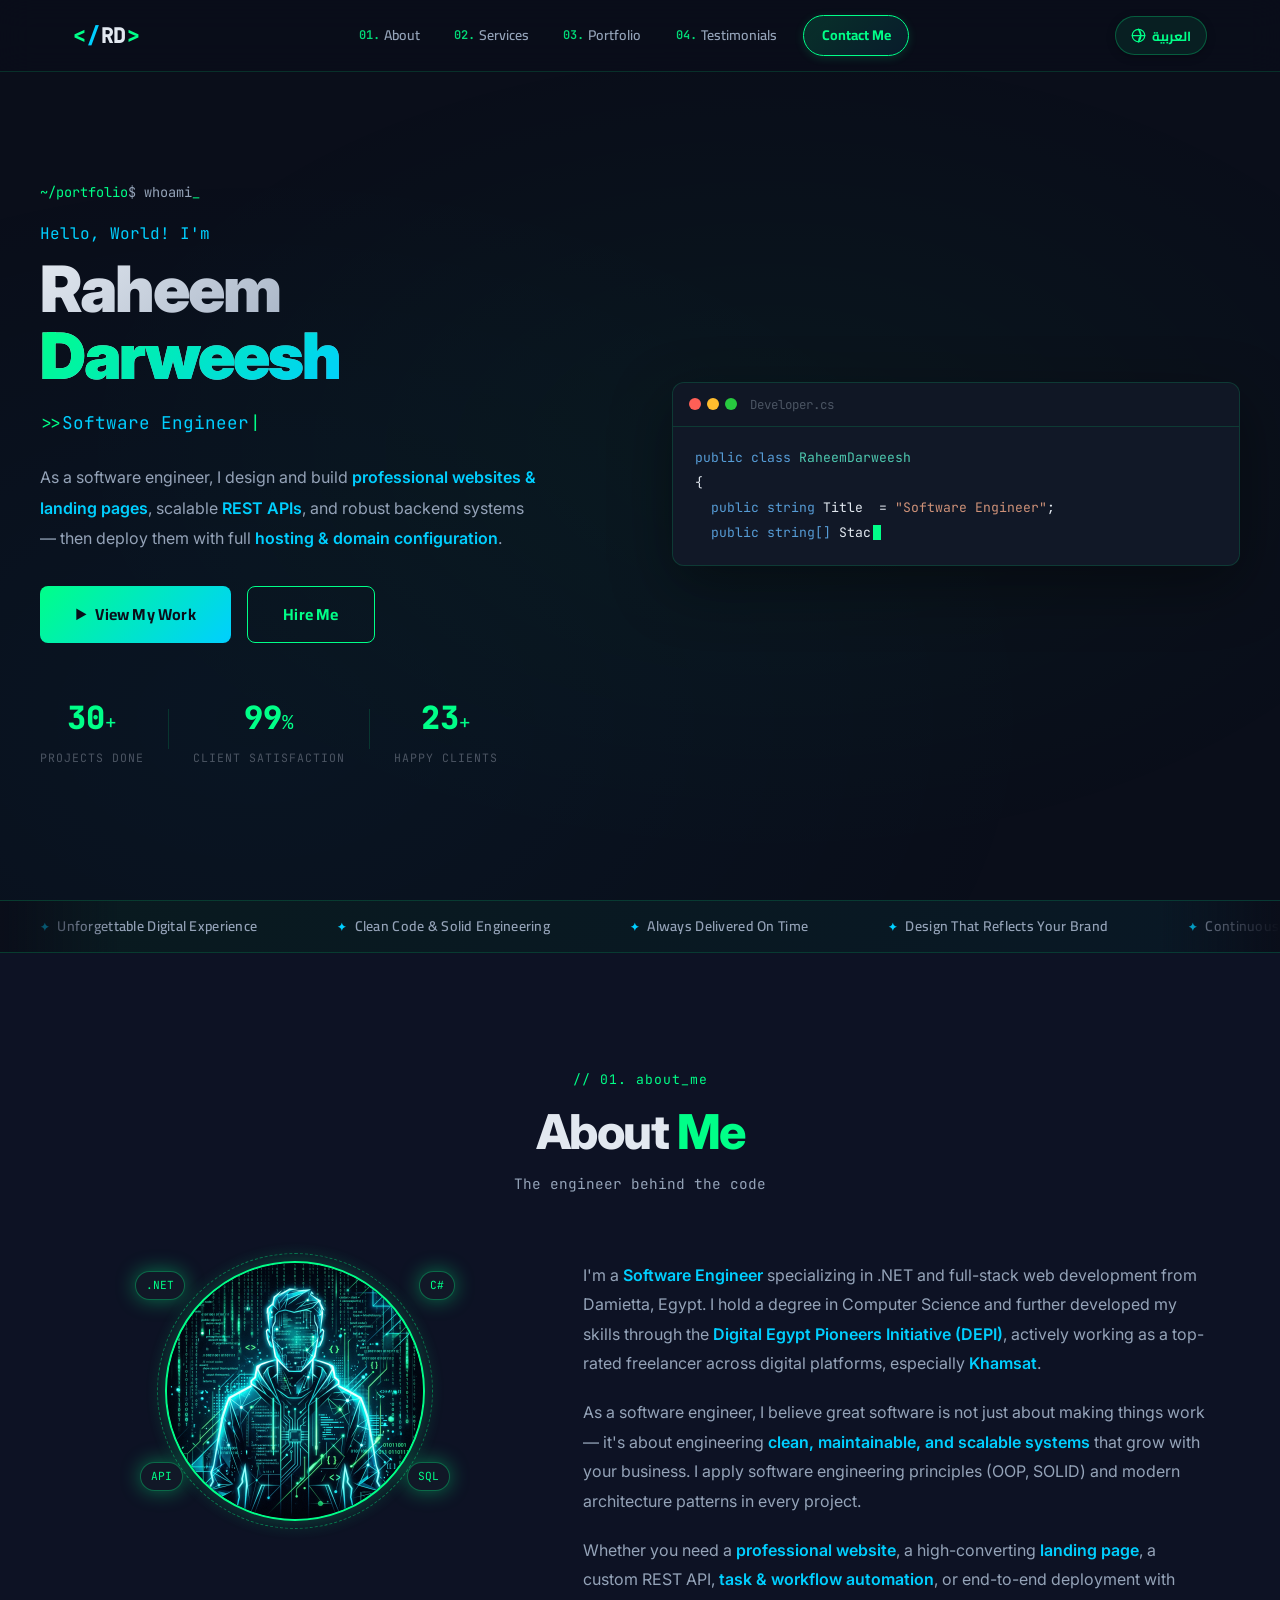
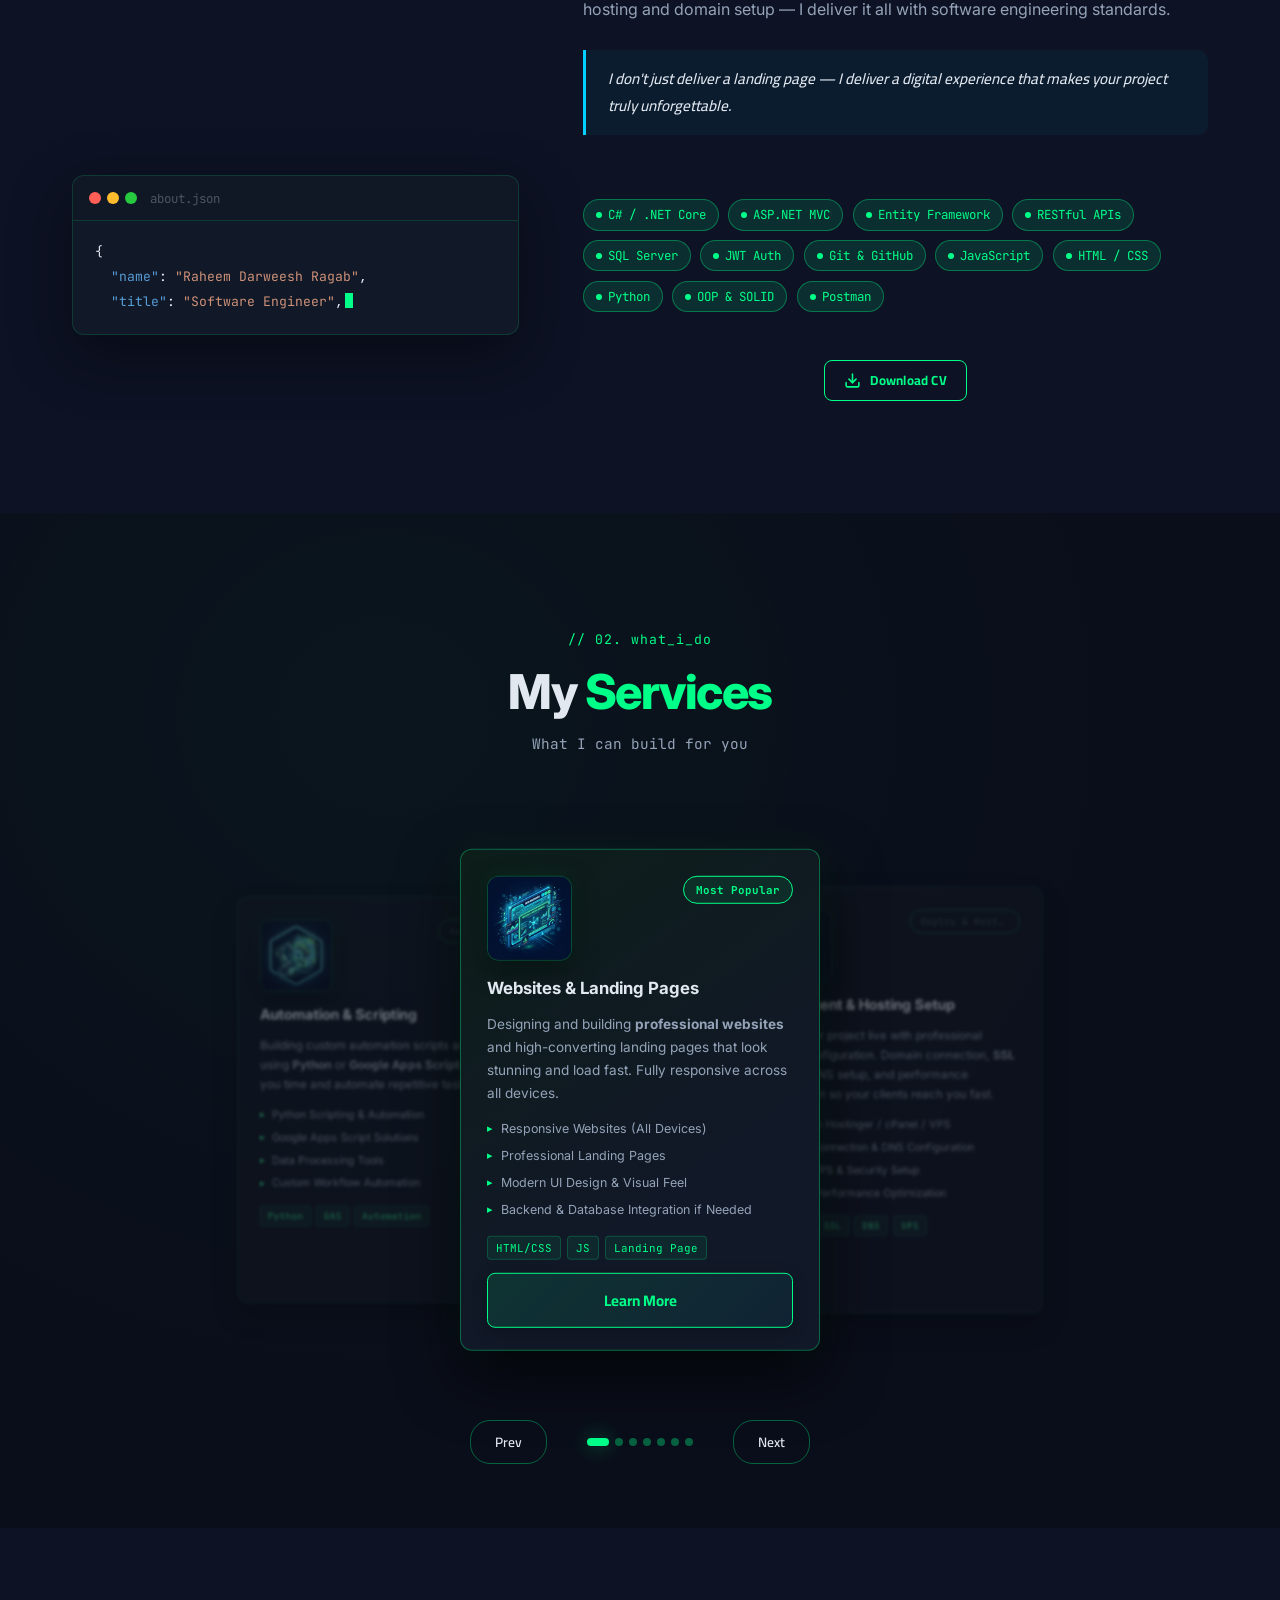
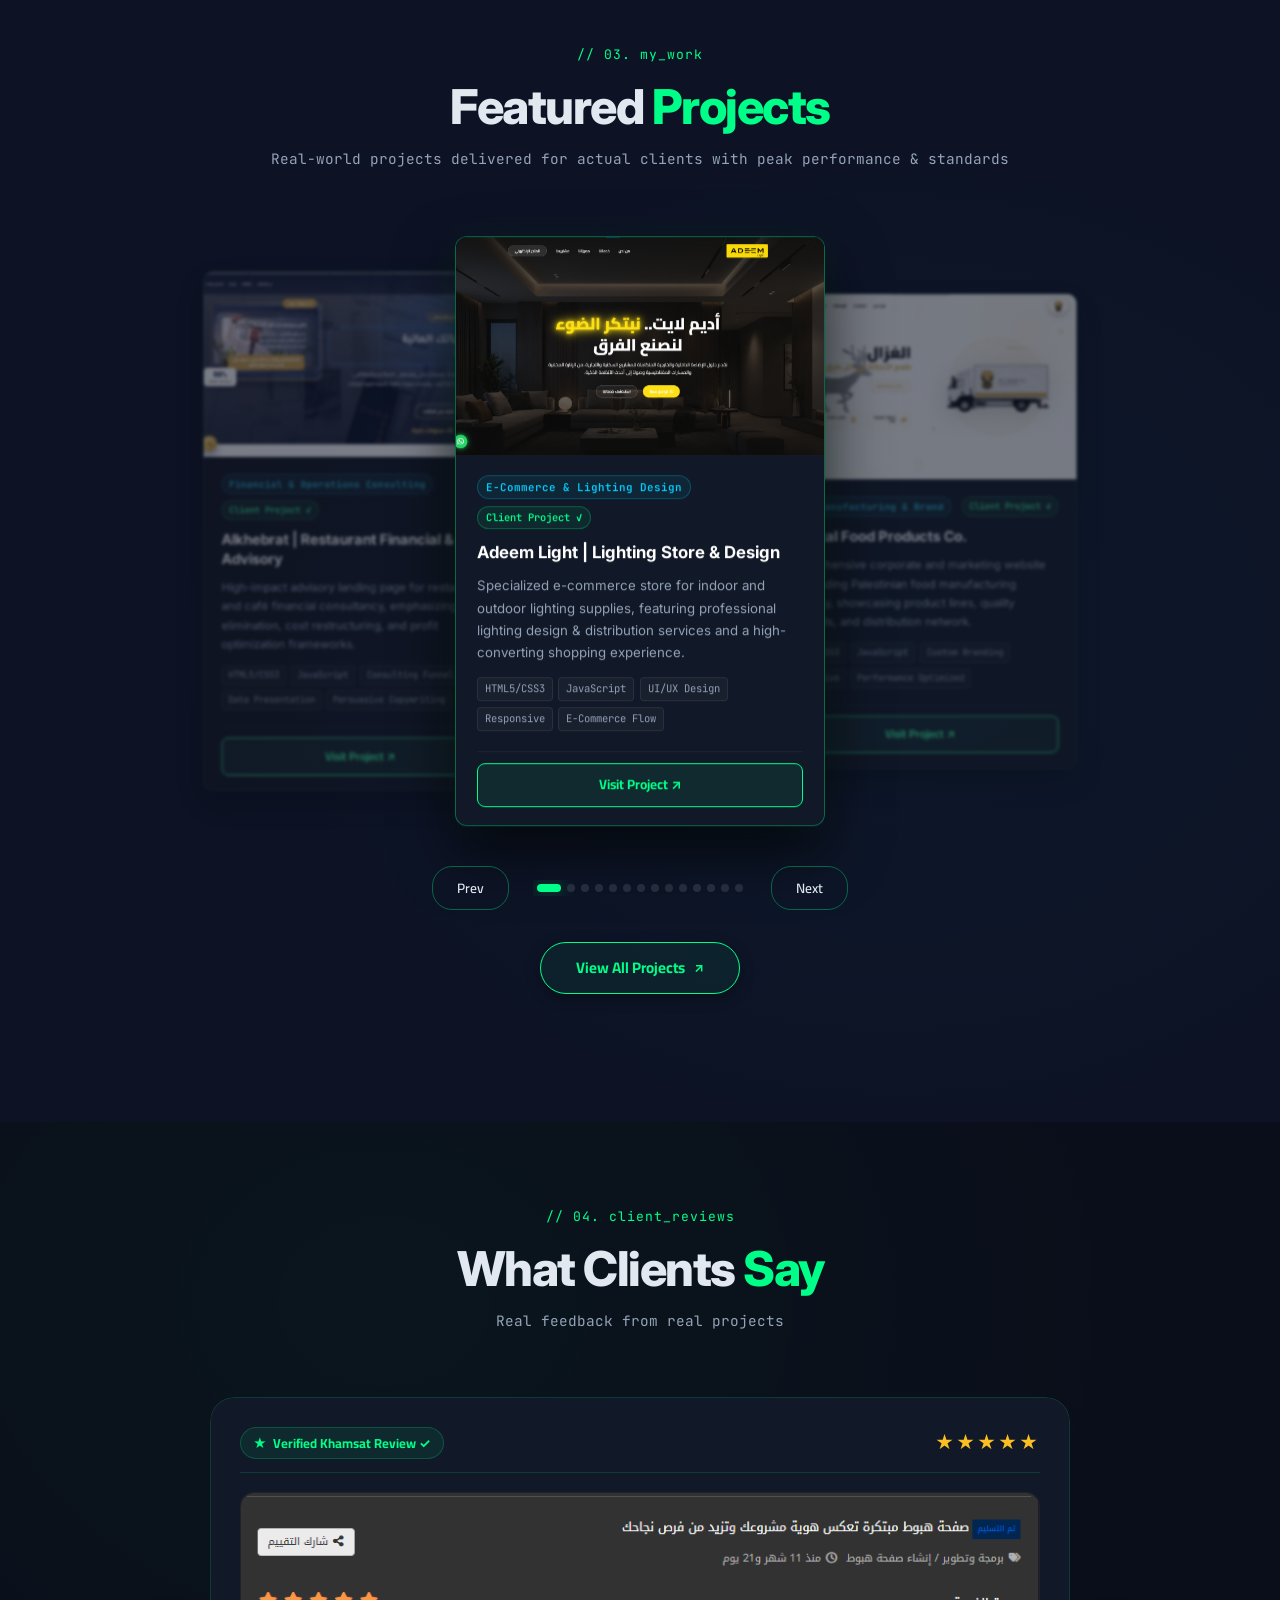
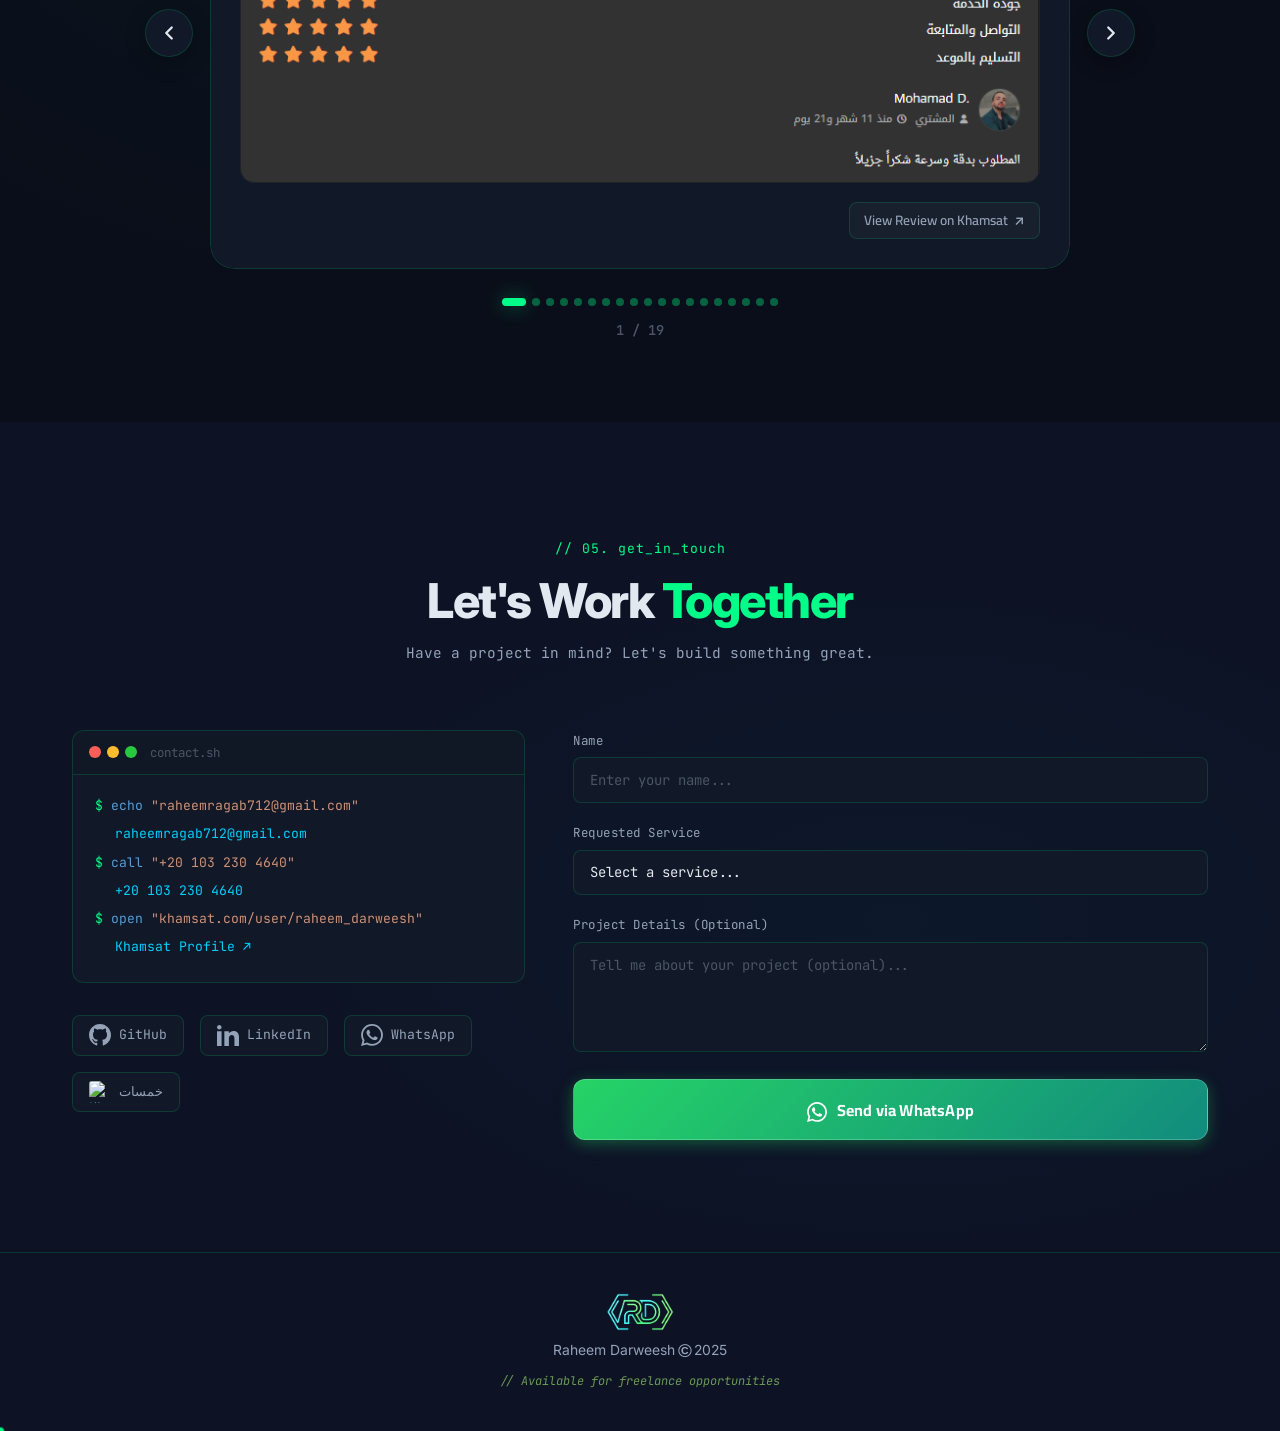
==== commit 94135404: "Manage assets folder" ====
--- a/index.html
+++ b/index.html
@@ -8,8 +8,8 @@
   <meta name="apple-mobile-web-app-capable" content="yes" />
   <meta name="apple-mobile-web-app-status-bar-style" content="black-translucent" />
   <title>Raheem Darweesh | Software Engineer</title>
-  <link rel="icon" type="image/png" href="favicon.png" />
-  <link rel="apple-touch-icon" href="favicon.png" />
+  <link rel="icon" type="image/png" href="assets/favicon.png" />
+  <link rel="apple-touch-icon" href="assets/favicon.png" />
   <meta name="description"
     content="Raheem Darweesh — Software Engineer & Full-Stack .NET Developer building modern web applications and RESTful APIs. Available for freelance projects." />
   <meta property="og:title" content="Raheem Darweesh | Software Engineer" />
@@ -26,7 +26,7 @@
 
   <div class="page-loader" id="page-loader" role="status" aria-live="polite">
     <div class="page-loader-orbit" aria-hidden="true"></div>
-    <div class="page-loader-mark"><img src="favicon.png" alt="Raheem Darweesh logo" /></div>
+    <div class="page-loader-mark"><img src="assets/favicon.png" alt="Raheem Darweesh logo" /></div>
     <span class="page-loader-status" data-i18n="loader_status">Initializing...</span>
   </div>
 
@@ -173,9 +173,9 @@
           <div class="hero-avatar-wrapper">
             <div class="avatar-glow"></div>
             <div class="avatar-images-container">
-              <img src="images/avatar.jpg" alt="رحيم درويش - مطور .NET" class="hero-avatar hacker-avatar" />
-              <img src="images/profilePhoto2.png" alt="رحيم درويش" class="hero-avatar real-avatar real-avatar-one" />
-              <img src="images/profilePhoto.jpg" alt="رحيم درويش" class="hero-avatar real-avatar real-avatar-two" />
+              <img src="assets/images/avatar.jpg" alt="رحيم درويش - مطور .NET" class="hero-avatar hacker-avatar" />
+              <img src="assets/images/profilePhoto2.png" alt="رحيم درويش" class="hero-avatar real-avatar real-avatar-one" />
+              <img src="assets/images/profilePhoto.jpg" alt="رحيم درويش" class="hero-avatar real-avatar real-avatar-two" />
             </div>
             <div class="avatar-border-ring"></div>
             <div class="avatar-code-badge top-left">.NET</div>
@@ -229,7 +229,7 @@
             <div class="skill-pill"><span class="skill-dot"></span>OOP &amp; SOLID</div>
             <div class="skill-pill"><span class="skill-dot"></span>Postman</div>
           </div>
-          <a href="Raheem Darweesh .Net Developer.pdf" download class="btn btn-outline btn-sm" id="download-cv-btn">
+          <a href="assets/Raheem Darweesh .Net Developer.pdf" download class="btn btn-outline btn-sm" id="download-cv-btn">
             <svg class="btn-icon download-icon" width="16" height="16" viewBox="0 0 24 24" fill="none"
               stroke="currentColor" stroke-width="2.2" stroke-linecap="round" stroke-linejoin="round">
               <path d="M21 15v4a2 2 0 0 1-2 2H5a2 2 0 0 1-2-2v-4"></path>
@@ -262,7 +262,7 @@
           <article class="service-slide service-slide--featured" id="service-fullstack">
             <div class="service-slide-inner">
               <div class="service-slide-top">
-                <div class="service-slide-icon"><img src="assets/images/service_web.jpg" alt="Websites" /></div>
+                <div class="service-slide-icon"><img src="assets/services/service_web.jpg" alt="Websites" /></div>
                 <span class="service-slide-badge service-slide-badge--hot" data-i18n="most_popular">الأكثر طلباً</span>
               </div>
               <h3 class="service-slide-title" data-i18n="s3_title">مواقع ويب وصفحات هبوط</h3>
@@ -283,7 +283,7 @@
           <article class="service-slide" id="service-analysis">
             <div class="service-slide-inner">
               <div class="service-slide-top">
-                <div class="service-slide-icon"><img src="assets/images/service_deploy.jpg" alt="Deploy" /></div>
+                <div class="service-slide-icon"><img src="assets/services/service_deploy.jpg" alt="Deploy" /></div>
                 <span class="service-slide-badge" data-i18n="s6_badge">استضافة ونشر</span>
               </div>
               <h3 class="service-slide-title" data-i18n="s6_title">النشر وإعدادات الاستضافة</h3>
@@ -304,7 +304,7 @@
           <article class="service-slide" id="service-salla">
             <div class="service-slide-inner">
               <div class="service-slide-top">
-                <div class="service-slide-icon"><img src="assets/images/service_ecommerce.jpg" alt="E-Commerce" /></div>
+                <div class="service-slide-icon"><img src="assets/services/service_ecommerce.jpg" alt="E-Commerce" /></div>
                 <span class="service-slide-badge" data-i18n="s7_badge">متاجر إلكترونية</span>
               </div>
               <h3 class="service-slide-title" data-i18n="s7_title">تخصيص المتاجر الإلكترونية</h3>
@@ -328,7 +328,7 @@
           <article class="service-slide" id="service-backend">
             <div class="service-slide-inner">
               <div class="service-slide-top">
-                <div class="service-slide-icon"><img src="assets/images/service_backend.jpg" alt="Back-End" /></div>
+                <div class="service-slide-icon"><img src="assets/services/service_backend.jpg" alt="Back-End" /></div>
                 <span class="service-slide-badge" data-i18n="s1_badge">Back-End</span>
               </div>
               <h3 class="service-slide-title" data-i18n="s1_title">تطوير الـ Back-End</h3>
@@ -349,7 +349,7 @@
           <article class="service-slide" id="service-api">
             <div class="service-slide-inner">
               <div class="service-slide-top">
-                <div class="service-slide-icon"><img src="assets/images/service_api.jpg" alt="APIs" /></div>
+                <div class="service-slide-icon"><img src="assets/services/service_api.jpg" alt="APIs" /></div>
                 <span class="service-slide-badge" data-i18n="s2_badge">APIs</span>
               </div>
               <h3 class="service-slide-title" data-i18n="s2_title">تطوير RESTful APIs</h3>
@@ -370,7 +370,7 @@
           <article class="service-slide" id="service-db">
             <div class="service-slide-inner">
               <div class="service-slide-top">
-                <div class="service-slide-icon"><img src="assets/images/service_db.jpg" alt="Database" /></div>
+                <div class="service-slide-icon"><img src="assets/services/service_db.jpg" alt="Database" /></div>
                 <span class="service-slide-badge" data-i18n="s4_badge">قواعد بيانات</span>
               </div>
               <h3 class="service-slide-title" data-i18n="s4_title">تصميم وإدارة قواعد البيانات</h3>
@@ -391,7 +391,7 @@
           <article class="service-slide" id="service-script">
             <div class="service-slide-inner">
               <div class="service-slide-top">
-                <div class="service-slide-icon"><img src="assets/images/service_automation.jpg" alt="Automation" />
+                <div class="service-slide-icon"><img src="assets/services/service_automation.jpg" alt="Automation" />
                 </div>
                 <span class="service-slide-badge" data-i18n="s5_badge">أتمتة (Automation)</span>
               </div>
@@ -452,7 +452,7 @@
           <article class="portfolio-slide active" data-category="landing ecommerce" id="project-adeem">
             <div class="portfolio-slide-inner">
               <div class="project-img-wrapper">
-                <img src="Projects/adeem-light.png" alt="Adeem Light" loading="lazy" />
+                <img src="assets/projects/adeem-light.png" alt="Adeem Light" loading="lazy" />
                 <div class="project-overlay">
                   <a href="https://ra-7-eem.github.io/adeem-light/" target="_blank" rel="noopener"
                     class="project-preview-btn" data-i18n="view_live">معاينة حية ↗</a>
@@ -483,7 +483,7 @@
           <article class="portfolio-slide next" data-category="landing corporate" id="project-alghzal">
             <div class="portfolio-slide-inner">
               <div class="project-img-wrapper">
-                <img src="Projects/Alghzal.png" alt="Al Ghzal Food Products" loading="lazy" />
+                <img src="assets/projects/Alghzal.png" alt="Al Ghzal Food Products" loading="lazy" />
                 <div class="project-overlay">
                   <a href="https://ra-7-eem.github.io/ALghzal/" target="_blank" rel="noopener"
                     class="project-preview-btn" data-i18n="view_live">معاينة حية ↗</a>
@@ -514,7 +514,7 @@
           <article class="portfolio-slide" data-category="landing corporate" id="project-fahsmabani">
             <div class="portfolio-slide-inner">
               <div class="project-img-wrapper">
-                <img src="Projects/fahs-mabani.png" alt="Fahs Mabani" loading="lazy" />
+                <img src="assets/projects/fahs-mabani.png" alt="Fahs Mabani" loading="lazy" />
                 <div class="project-overlay">
                   <a href="https://ra-7-eem.github.io/fahs-mabani/" target="_blank" rel="noopener"
                     class="project-preview-btn" data-i18n="view_live">معاينة حية ↗</a>
@@ -544,7 +544,7 @@
           <article class="portfolio-slide featured-project" data-category="webapps landing" id="project-powerfitness">
             <div class="portfolio-slide-inner">
               <div class="project-img-wrapper">
-                <img src="Projects/power-fitness.png" alt="Power Fitness Gym" loading="lazy" />
+                <img src="assets/projects/power-fitness.png" alt="Power Fitness Gym" loading="lazy" />
                 <div class="project-overlay">
                   <a href="https://ra-7-eem.github.io/power-fitness/" target="_blank" rel="noopener"
                     class="project-preview-btn" data-i18n="view_live">معاينة حية ↗</a>
@@ -577,7 +577,7 @@
           <article class="portfolio-slide featured-project" data-category="ecommerce webapps" id="project-arcade">
             <div class="portfolio-slide-inner">
               <div class="project-img-wrapper">
-                <img src="Projects/ARCADE/2.png" alt="ARCADE — Electronics Store & Admin ERP" loading="lazy" />
+                <img src="assets/projects/ARCADE/2.png" alt="ARCADE — Electronics Store & Admin ERP" loading="lazy" />
                 <div class="project-overlay">
                   <button type="button" class="project-preview-btn open-arcade-gallery" data-i18n="p_arcade_cta">معاينة
                     الموقع ↗</button>
@@ -609,7 +609,7 @@
           <article class="portfolio-slide" data-category="landing corporate" id="project-mzcreative">
             <div class="portfolio-slide-inner">
               <div class="project-img-wrapper">
-                <img src="Projects/mzcreative.png" alt="MZ Creative Agency" loading="lazy" />
+                <img src="assets/projects/mzcreative.png" alt="MZ Creative Agency" loading="lazy" />
                 <div class="project-overlay">
                   <a href="https://ra-7-eem.github.io/mzcreative/" target="_blank" rel="noopener"
                     class="project-preview-btn" data-i18n="view_live">معاينة حية ↗</a>
@@ -640,7 +640,7 @@
           <article class="portfolio-slide" data-category="landing" id="project-3dsmax">
             <div class="portfolio-slide-inner">
               <div class="project-img-wrapper">
-                <img src="Projects/3dsmax.mzcreative.png" alt="3ds Max Course" loading="lazy" />
+                <img src="assets/projects/3dsmax.mzcreative.png" alt="3ds Max Course" loading="lazy" />
                 <div class="project-overlay">
                   <a href="https://3dsmax.mzcreative.ma/" target="_blank" rel="noopener" class="project-preview-btn"
                     data-i18n="view_live">معاينة حية ↗</a>
@@ -671,7 +671,7 @@
           <article class="portfolio-slide" data-category="landing corporate" id="project-tamayouz">
             <div class="portfolio-slide-inner">
               <div class="project-img-wrapper">
-                <img src="Projects/tamayouz-award.png" alt="Tamayouz Award" loading="lazy" />
+                <img src="assets/projects/tamayouz-award.png" alt="Tamayouz Award" loading="lazy" />
                 <div class="project-overlay">
                   <a href="https://ra-7-eem.github.io/tamayouz-award/" target="_blank" rel="noopener"
                     class="project-preview-btn" data-i18n="view_live">معاينة حية ↗</a>
@@ -702,7 +702,7 @@
           <article class="portfolio-slide" data-category="landing corporate" id="project-bilal">
             <div class="portfolio-slide-inner">
               <div class="project-img-wrapper">
-                <img src="Projects/Bilal-Musleh.png" alt="Bilal Musleh" loading="lazy" />
+                <img src="assets/projects/Bilal-Musleh.png" alt="Bilal Musleh" loading="lazy" />
                 <div class="project-overlay">
                   <a href="https://ra-7-eem.github.io/Bilal-Musleh/" target="_blank" rel="noopener"
                     class="project-preview-btn" data-i18n="view_live">معاينة حية ↗</a>
@@ -732,7 +732,7 @@
           <article class="portfolio-slide" data-category="landing corporate" id="project-juman">
             <div class="portfolio-slide-inner">
               <div class="project-img-wrapper">
-                <img src="Projects/Juman.png" alt="Juman Kitchens & Furniture" loading="lazy" />
+                <img src="assets/projects/Juman.png" alt="Juman Kitchens & Furniture" loading="lazy" />
                 <div class="project-overlay">
                   <a href="https://ra-7-eem.github.io/Juman/" target="_blank" rel="noopener" class="project-preview-btn"
                     data-i18n="view_live">معاينة حية ↗</a>
@@ -765,9 +765,9 @@
             <div class="portfolio-slide-inner">
               <div class="project-img-wrapper">
                 <div class="project-gallery-slides">
-                  <img src="Projects/DrAsma.clinic.png" alt="Dr. Asma Clinic — Page 1"
+                  <img src="assets/projects/DrAsma.clinic.png" alt="Dr. Asma Clinic — Page 1"
                     class="project-gallery-img active" loading="lazy" />
-                  <img src="Projects/DrAsma.clinic2.png" alt="Dr. Asma Clinic — Page 2" class="project-gallery-img"
+                  <img src="assets/projects/DrAsma.clinic2.png" alt="Dr. Asma Clinic — Page 2" class="project-gallery-img"
                     loading="lazy" />
                 </div>
                 <div class="project-gallery-nav">
@@ -808,9 +808,9 @@
             <div class="portfolio-slide-inner">
               <div class="project-img-wrapper">
                 <div class="project-gallery-slides">
-                  <img src="Projects/catalog.png" alt="Smart Product Catalog — Intro" class="project-gallery-img active"
+                  <img src="assets/projects/catalog.png" alt="Smart Product Catalog — Intro" class="project-gallery-img active"
                     loading="lazy" />
-                  <img src="Projects/catalog2.png" alt="Smart Product Catalog — Products & Cart"
+                  <img src="assets/projects/catalog2.png" alt="Smart Product Catalog — Products & Cart"
                     class="project-gallery-img" loading="lazy" />
                 </div>
                 <div class="project-gallery-nav">
@@ -849,7 +849,7 @@
           <article class="portfolio-slide" data-category="landing corporate" id="project-opis">
             <div class="portfolio-slide-inner">
               <div class="project-img-wrapper">
-                <img src="Projects/opis.png" alt="OPIS International School" loading="lazy" />
+                <img src="assets/projects/opis.png" alt="OPIS International School" loading="lazy" />
                 <div class="project-overlay">
                   <a href="https://opis.edu.sa/co/" target="_blank" rel="noopener" class="project-preview-btn"
                     data-i18n="view_live">معاينة حية ↗</a>
@@ -880,7 +880,7 @@
           <article class="portfolio-slide prev" data-category="landing corporate" id="project-alkhebrat">
             <div class="portfolio-slide-inner">
               <div class="project-img-wrapper">
-                <img src="Projects/alkhebrat.png" alt="Alkhebrat Restaurant Advisory" loading="lazy" />
+                <img src="assets/projects/alkhebrat.png" alt="Alkhebrat Restaurant Advisory" loading="lazy" />
                 <div class="project-overlay">
                   <a href="https://ra-7-eem.github.io/alkhebrat/" target="_blank" rel="noopener"
                     class="project-preview-btn" data-i18n="view_live">معاينة حية ↗</a>
@@ -961,7 +961,7 @@
                 <div class="testimonial-stars-gold">★★★★★</div>
               </div>
               <div class="testimonial-img-wrapper">
-                <img src="client_reviews/1.png" alt="Khamsat Client Review 1" loading="lazy" />
+                <img src="assets/client_reviews/1.png" alt="Khamsat Client Review 1" loading="lazy" />
               </div>
               <div class="testimonial-footer">
                 <a href="https://khamsat.com/user/raheem_darweesh/reviews/1089096" target="_blank" rel="noopener"
@@ -983,7 +983,7 @@
                 <div class="testimonial-stars-gold">★★★★★</div>
               </div>
               <div class="testimonial-img-wrapper">
-                <img src="client_reviews/2.png" alt="Khamsat Client Review 2" loading="lazy" />
+                <img src="assets/client_reviews/2.png" alt="Khamsat Client Review 2" loading="lazy" />
               </div>
               <div class="testimonial-footer">
                 <a href="https://khamsat.com/user/raheem_darweesh/reviews/1089515" target="_blank" rel="noopener"
@@ -1005,7 +1005,7 @@
                 <div class="testimonial-stars-gold">★★★★★</div>
               </div>
               <div class="testimonial-img-wrapper">
-                <img src="client_reviews/3.png" alt="Khamsat Client Review 3" loading="lazy" />
+                <img src="assets/client_reviews/3.png" alt="Khamsat Client Review 3" loading="lazy" />
               </div>
               <div class="testimonial-footer">
                 <a href="https://khamsat.com/user/raheem_darweesh/reviews/1126121" target="_blank" rel="noopener"
@@ -1027,7 +1027,7 @@
                 <div class="testimonial-stars-gold">★★★★★</div>
               </div>
               <div class="testimonial-img-wrapper">
-                <img src="client_reviews/4.png" alt="Khamsat Client Review 4" loading="lazy" />
+                <img src="assets/client_reviews/4.png" alt="Khamsat Client Review 4" loading="lazy" />
               </div>
               <div class="testimonial-footer">
                 <a href="https://khamsat.com/user/raheem_darweesh/reviews/1145497" target="_blank" rel="noopener"
@@ -1049,7 +1049,7 @@
                 <div class="testimonial-stars-gold">★★★★★</div>
               </div>
               <div class="testimonial-img-wrapper">
-                <img src="client_reviews/5.png" alt="Khamsat Client Review 5" loading="lazy" />
+                <img src="assets/client_reviews/5.png" alt="Khamsat Client Review 5" loading="lazy" />
               </div>
               <div class="testimonial-footer">
                 <a href="https://khamsat.com/user/raheem_darweesh/reviews/1130767" target="_blank" rel="noopener"
@@ -1071,7 +1071,7 @@
                 <div class="testimonial-stars-gold">★★★★★</div>
               </div>
               <div class="testimonial-img-wrapper">
-                <img src="client_reviews/6.png" alt="Khamsat Client Review 6" loading="lazy" />
+                <img src="assets/client_reviews/6.png" alt="Khamsat Client Review 6" loading="lazy" />
               </div>
               <div class="testimonial-footer">
                 <a href="https://khamsat.com/user/raheem_darweesh/reviews/1133749" target="_blank" rel="noopener"
@@ -1093,7 +1093,7 @@
                 <div class="testimonial-stars-gold">★★★★★</div>
               </div>
               <div class="testimonial-img-wrapper">
-                <img src="client_reviews/7.png" alt="Khamsat Client Review 7" loading="lazy" />
+                <img src="assets/client_reviews/7.png" alt="Khamsat Client Review 7" loading="lazy" />
               </div>
               <div class="testimonial-footer">
                 <a href="https://khamsat.com/user/raheem_darweesh/reviews/1134309" target="_blank" rel="noopener"
@@ -1115,7 +1115,7 @@
                 <div class="testimonial-stars-gold">★★★★★</div>
               </div>
               <div class="testimonial-img-wrapper">
-                <img src="client_reviews/8.png" alt="Khamsat Client Review 8" loading="lazy" />
+                <img src="assets/client_reviews/8.png" alt="Khamsat Client Review 8" loading="lazy" />
               </div>
               <div class="testimonial-footer">
                 <a href="https://khamsat.com/user/raheem_darweesh/reviews/1137011" target="_blank" rel="noopener"
@@ -1137,7 +1137,7 @@
                 <div class="testimonial-stars-gold">★★★★★</div>
               </div>
               <div class="testimonial-img-wrapper">
-                <img src="client_reviews/9.png" alt="Khamsat Client Review 9" loading="lazy" />
+                <img src="assets/client_reviews/9.png" alt="Khamsat Client Review 9" loading="lazy" />
               </div>
               <div class="testimonial-footer">
                 <a href="https://khamsat.com/user/raheem_darweesh/reviews/1138684" target="_blank" rel="noopener"
@@ -1159,7 +1159,7 @@
                 <div class="testimonial-stars-gold">★★★★★</div>
               </div>
               <div class="testimonial-img-wrapper">
-                <img src="client_reviews/10.png" alt="Khamsat Client Review 10" loading="lazy" />
+                <img src="assets/client_reviews/10.png" alt="Khamsat Client Review 10" loading="lazy" />
               </div>
               <div class="testimonial-footer">
                 <a href="https://khamsat.com/user/raheem_darweesh/reviews/1139656" target="_blank" rel="noopener"
@@ -1181,7 +1181,7 @@
                 <div class="testimonial-stars-gold">★★★★★</div>
               </div>
               <div class="testimonial-img-wrapper">
-                <img src="client_reviews/11.png" alt="Khamsat Client Review 11" loading="lazy" />
+                <img src="assets/client_reviews/11.png" alt="Khamsat Client Review 11" loading="lazy" />
               </div>
               <div class="testimonial-footer">
                 <a href="https://khamsat.com/user/raheem_darweesh/reviews/1141613" target="_blank" rel="noopener"
@@ -1203,7 +1203,7 @@
                 <div class="testimonial-stars-gold">★★★★★</div>
               </div>
               <div class="testimonial-img-wrapper">
-                <img src="client_reviews/12.png" alt="Khamsat Client Review 12" loading="lazy" />
+                <img src="assets/client_reviews/12.png" alt="Khamsat Client Review 12" loading="lazy" />
               </div>
               <div class="testimonial-footer">
                 <a href="https://khamsat.com/user/raheem_darweesh/reviews/1142025" target="_blank" rel="noopener"
@@ -1225,7 +1225,7 @@
                 <div class="testimonial-stars-gold">★★★★★</div>
               </div>
               <div class="testimonial-img-wrapper">
-                <img src="client_reviews/13.png" alt="Khamsat Client Review 13" loading="lazy" />
+                <img src="assets/client_reviews/13.png" alt="Khamsat Client Review 13" loading="lazy" />
               </div>
               <div class="testimonial-footer">
                 <a href="https://khamsat.com/user/raheem_darweesh/reviews/1128966" target="_blank" rel="noopener"
@@ -1247,7 +1247,7 @@
                 <div class="testimonial-stars-gold">★★★★★</div>
               </div>
               <div class="testimonial-img-wrapper">
-                <img src="client_reviews/14.png" alt="Khamsat Client Review 14" loading="lazy" />
+                <img src="assets/client_reviews/14.png" alt="Khamsat Client Review 14" loading="lazy" />
               </div>
               <div class="testimonial-footer">
                 <a href="https://khamsat.com/user/raheem_darweesh/reviews/1145790" target="_blank" rel="noopener"
@@ -1269,7 +1269,7 @@
                 <div class="testimonial-stars-gold">★★★★★</div>
               </div>
               <div class="testimonial-img-wrapper">
-                <img src="client_reviews/15.png" alt="Khamsat Client Review 15" loading="lazy" />
+                <img src="assets/client_reviews/15.png" alt="Khamsat Client Review 15" loading="lazy" />
               </div>
               <div class="testimonial-footer">
                 <a href="https://khamsat.com/user/raheem_darweesh/reviews/1146723" target="_blank" rel="noopener"
@@ -1291,7 +1291,7 @@
                 <div class="testimonial-stars-gold">★★★★★</div>
               </div>
               <div class="testimonial-img-wrapper">
-                <img src="client_reviews/16.png" alt="Khamsat Client Review 16" loading="lazy" />
+                <img src="assets/client_reviews/16.png" alt="Khamsat Client Review 16" loading="lazy" />
               </div>
               <div class="testimonial-footer">
                 <a href="https://khamsat.com/user/raheem_darweesh/reviews/1133749" target="_blank" rel="noopener"
@@ -1313,7 +1313,7 @@
                 <div class="testimonial-stars-gold">★★★★★</div>
               </div>
               <div class="testimonial-img-wrapper">
-                <img src="client_reviews/17.png" alt="Khamsat Client Review 17" loading="lazy" />
+                <img src="assets/client_reviews/17.png" alt="Khamsat Client Review 17" loading="lazy" />
               </div>
               <div class="testimonial-footer">
                 <a href="https://khamsat.com/user/raheem_darweesh/reviews/1138687" target="_blank" rel="noopener"
@@ -1335,7 +1335,7 @@
                 <div class="testimonial-stars-gold">★★★★★</div>
               </div>
               <div class="testimonial-img-wrapper">
-                <img src="client_reviews/18.png" alt="Khamsat Client Review 18" loading="lazy" />
+                <img src="assets/client_reviews/18.png" alt="Khamsat Client Review 18" loading="lazy" />
               </div>
               <div class="testimonial-footer">
                 <a href="https://khamsat.com/user/raheem_darweesh/reviews/1145499" target="_blank" rel="noopener"
@@ -1357,11 +1357,11 @@
                 <div class="testimonial-stars-gold">★★★★★</div>
               </div>
               <div class="testimonial-img-wrapper">
-                <img src="client_reviews/19.png" alt="Client Review 19" loading="lazy" />
+                <img src="assets/client_reviews/19.png" alt="Client Review 19" loading="lazy" />
               </div>
               <div class="testimonial-footer">
                 <button type="button" class="testimonial-link-btn open-review-lightbox"
-                  data-img="client_reviews/19.png">
+                  data-img="assets/client_reviews/19.png">
                   <span data-i18n="view_khamsat_review">عرض التقييم</span> ↗
                 </button>
               </div>
@@ -1544,7 +1544,7 @@
   <footer class="footer">
     <div class="container footer-inner">
       <div class="footer-logo">
-        <img src="favicon2.png" alt="RD Logo" style="height: 38px; width: auto; display: block; border-radius: 4px;" />
+        <img src="assets/favicon2.png" alt="RD Logo" style="height: 38px; width: auto; display: block; border-radius: 4px;" />
       </div>
       <div class="footer-text" dir="ltr">
         <span class="footer-copy">Raheem Darweesh <span class="copyright-symbol">©</span> 2025</span>
@@ -1612,7 +1612,7 @@
           </button>
 
           <div class="pm-image-frame">
-            <img src="Projects/ARCADE/2.png" alt="Screen preview" id="pmMainImage" class="pm-main-image" />
+            <img src="assets/projects/ARCADE/2.png" alt="Screen preview" id="pmMainImage" class="pm-main-image" />
           </div>
 
           <button type="button" class="pm-nav-btn pm-next-btn" id="pmNextBtn" aria-label="الصورة التالية">
